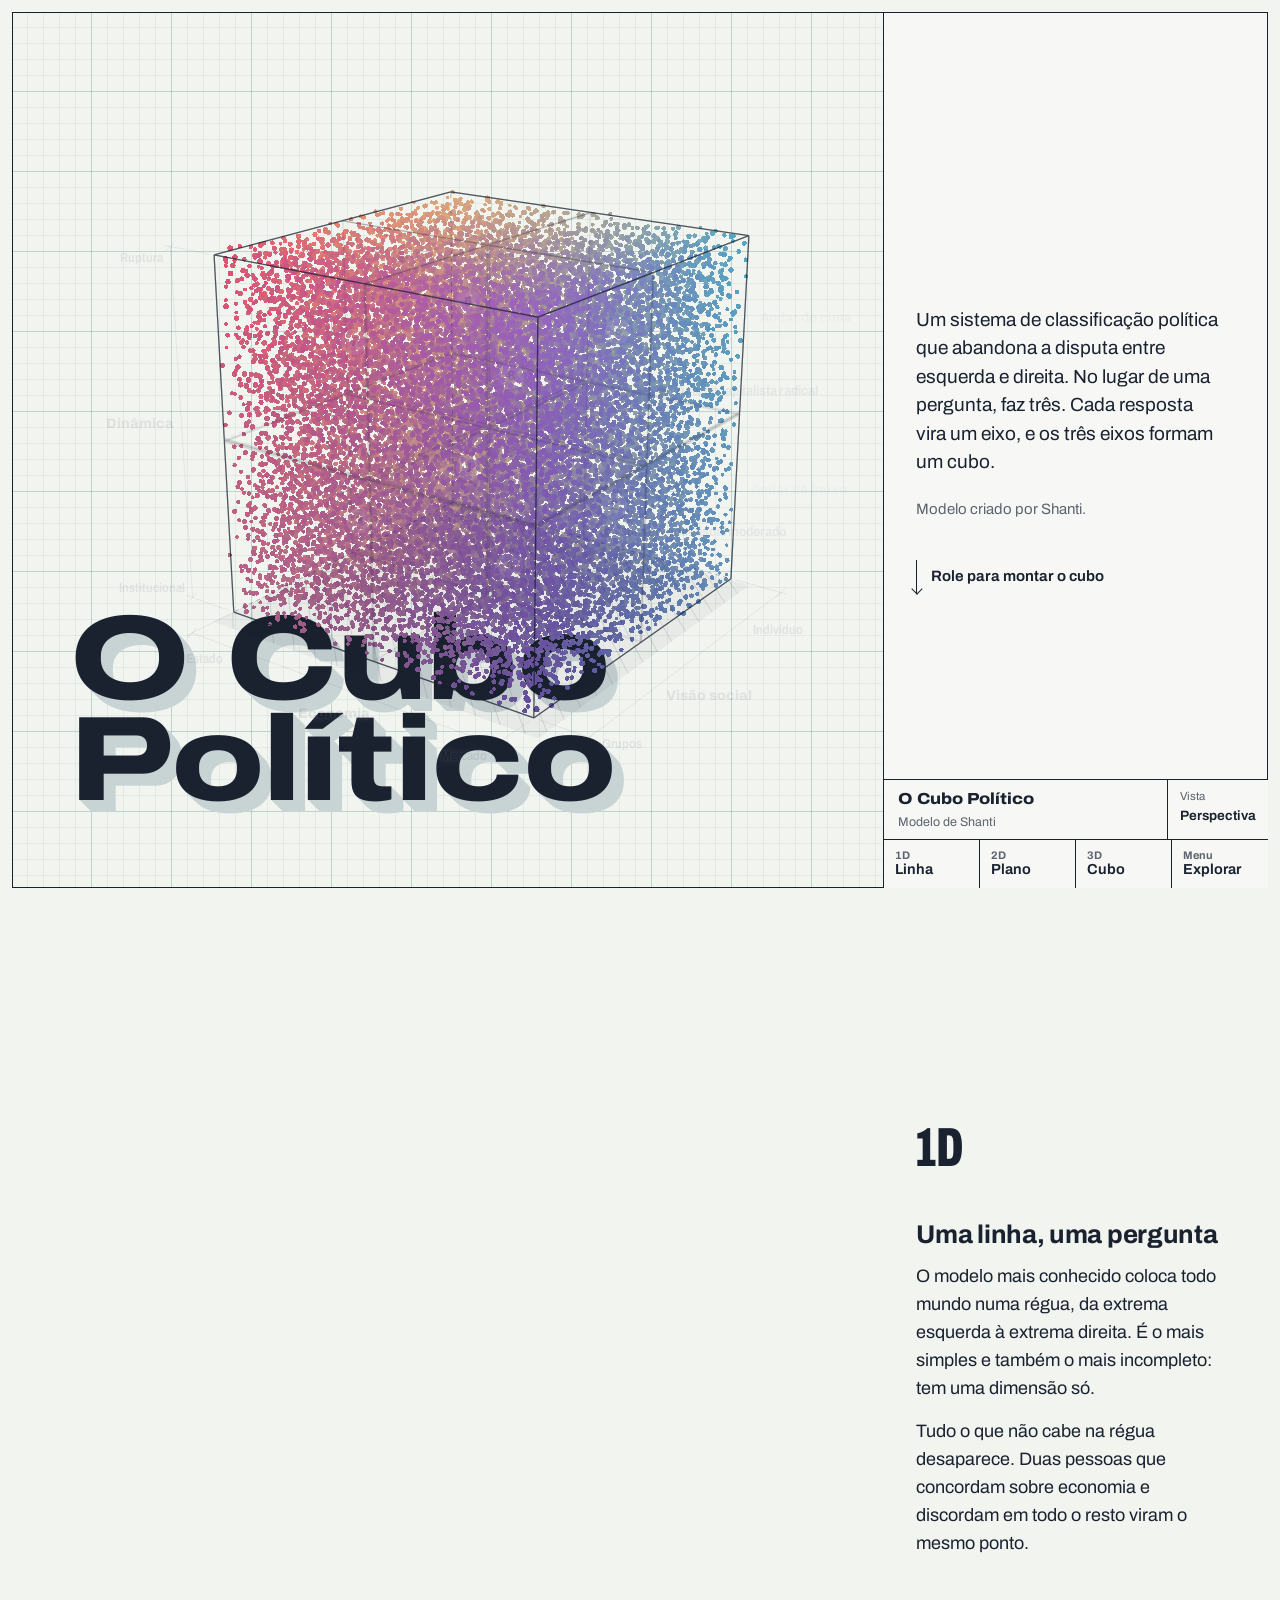
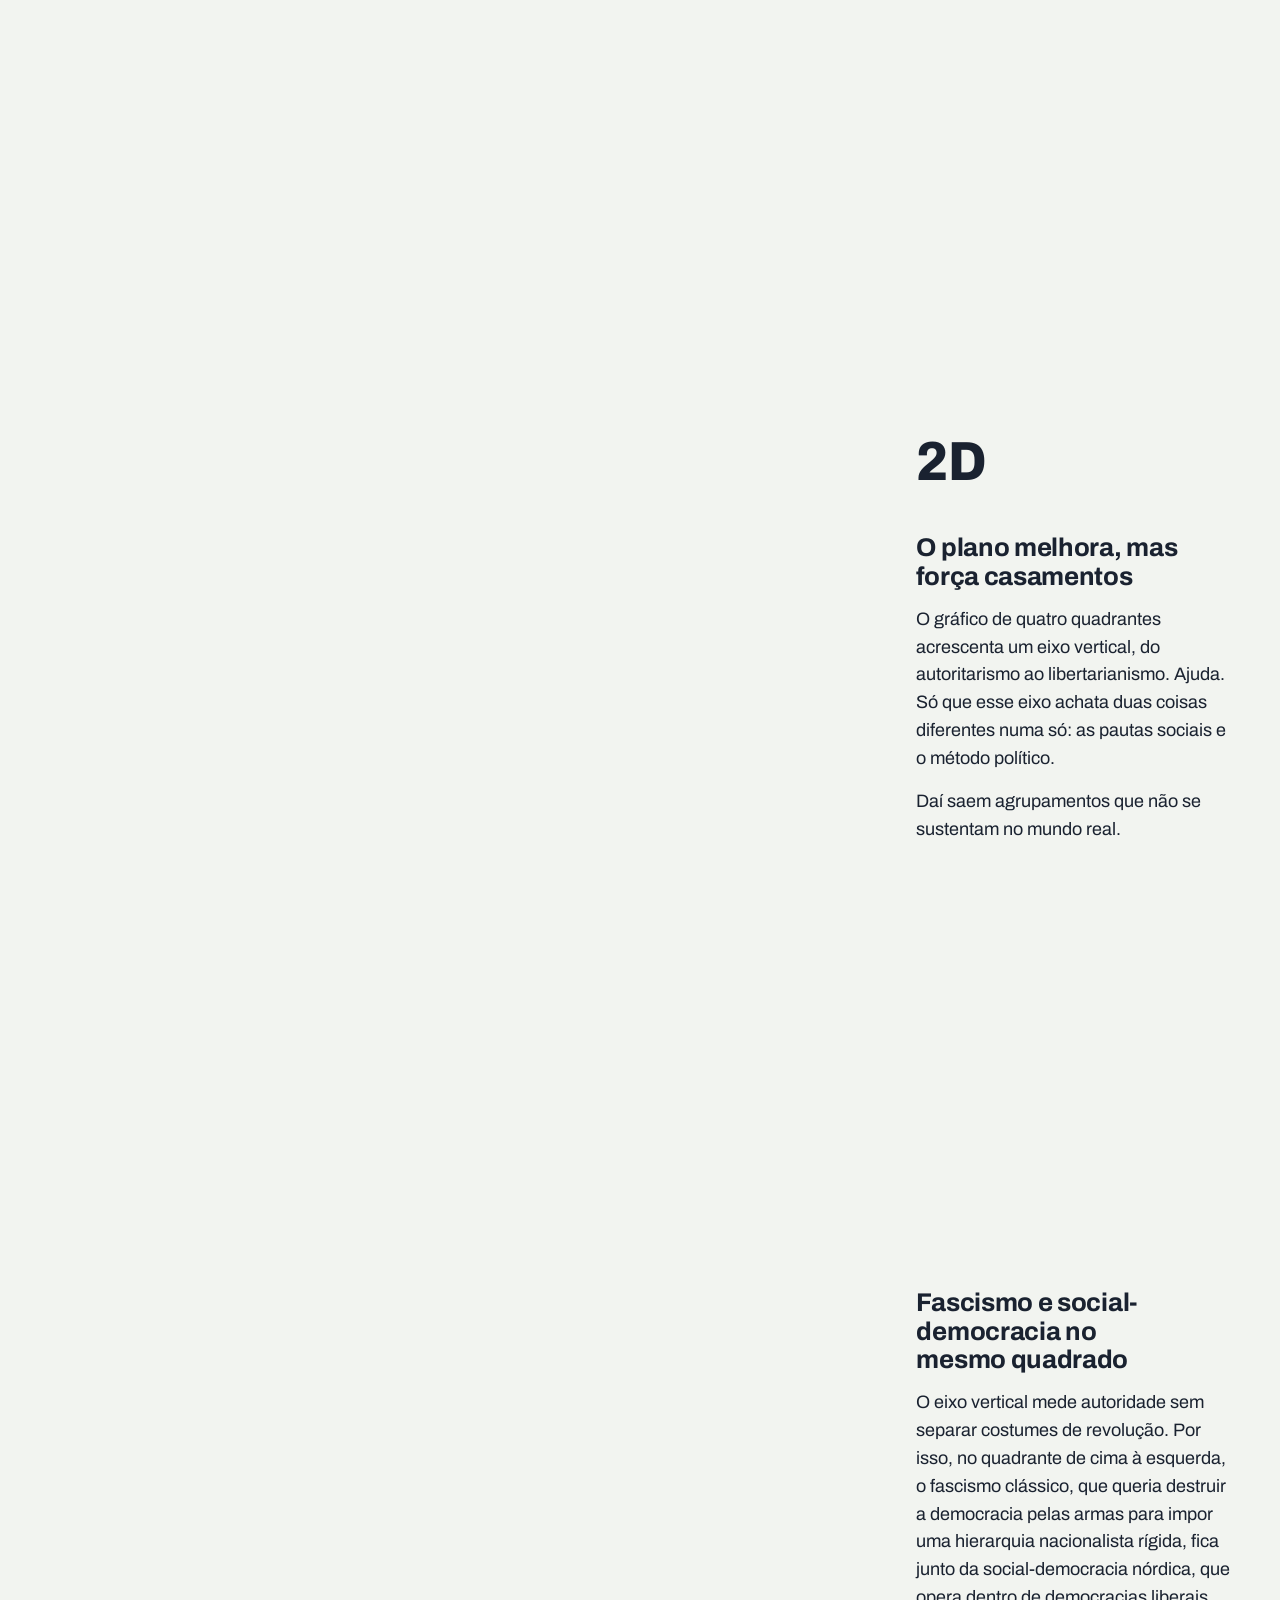
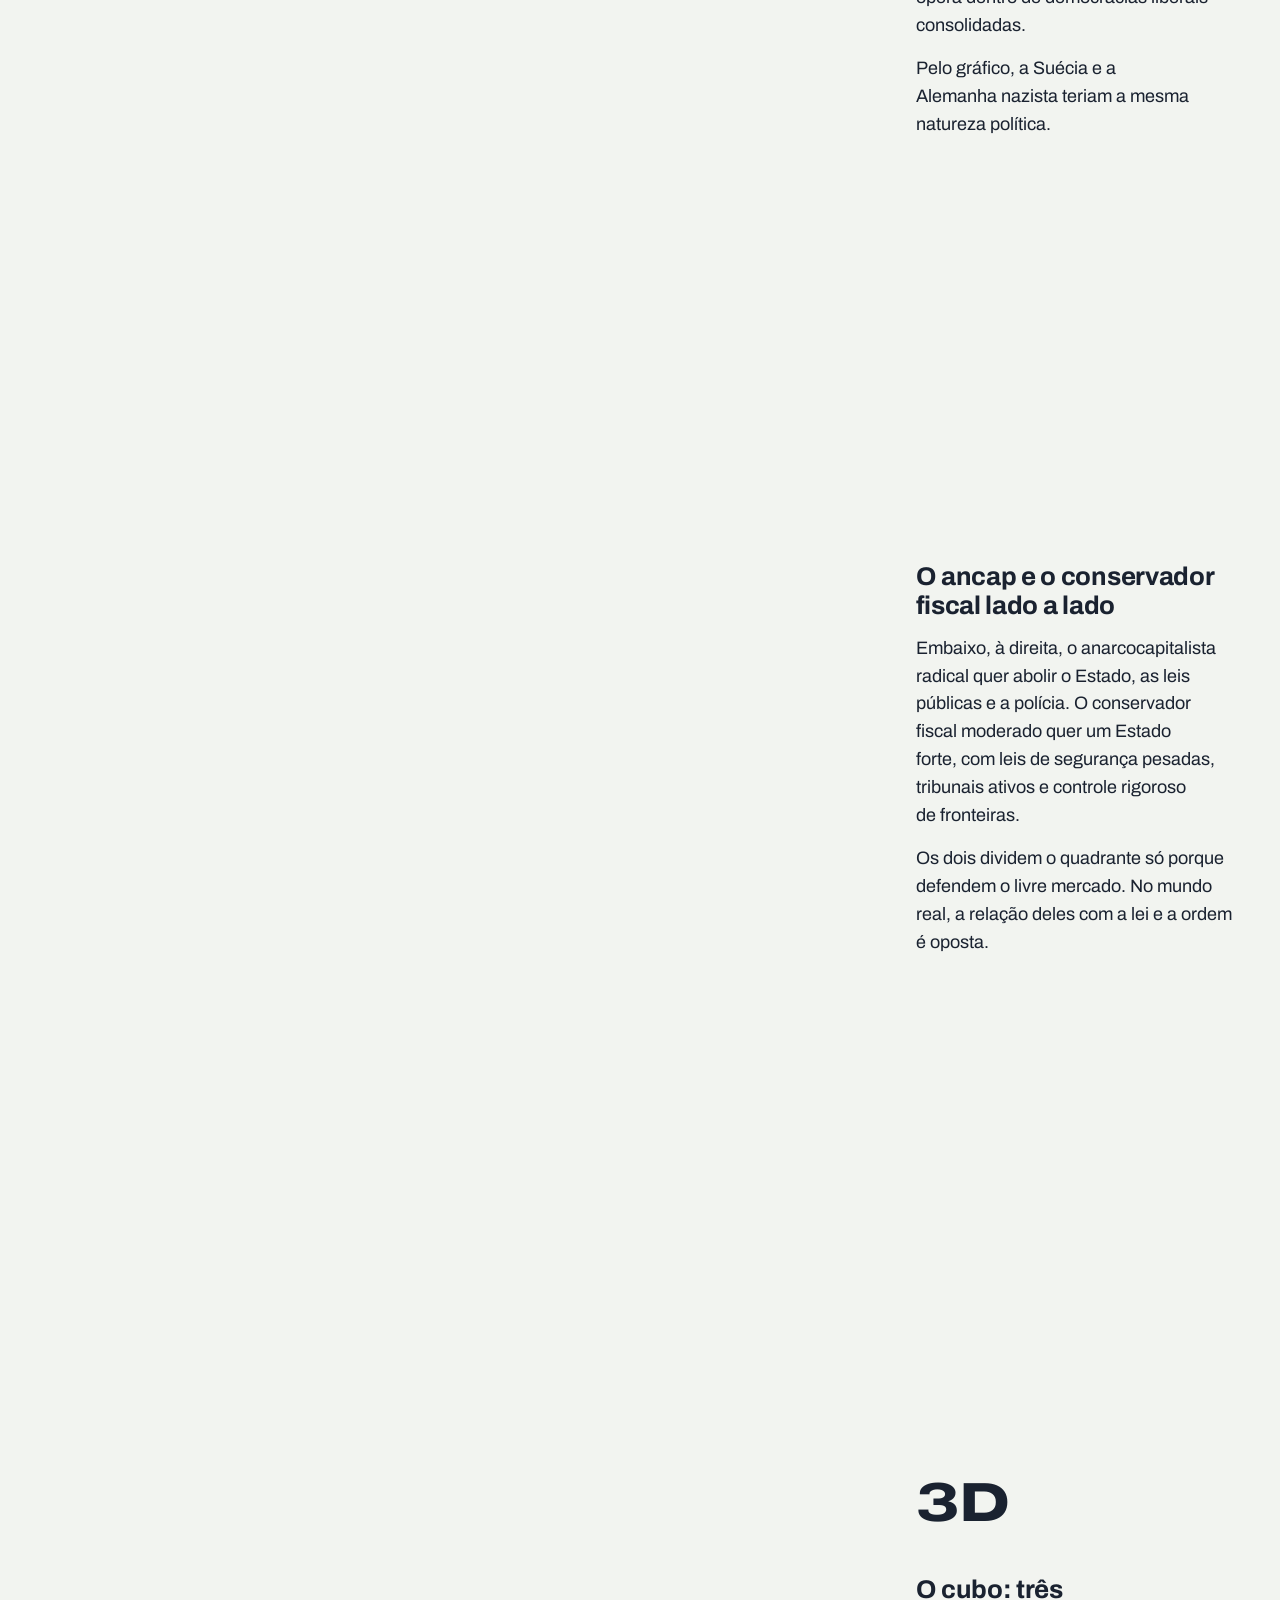
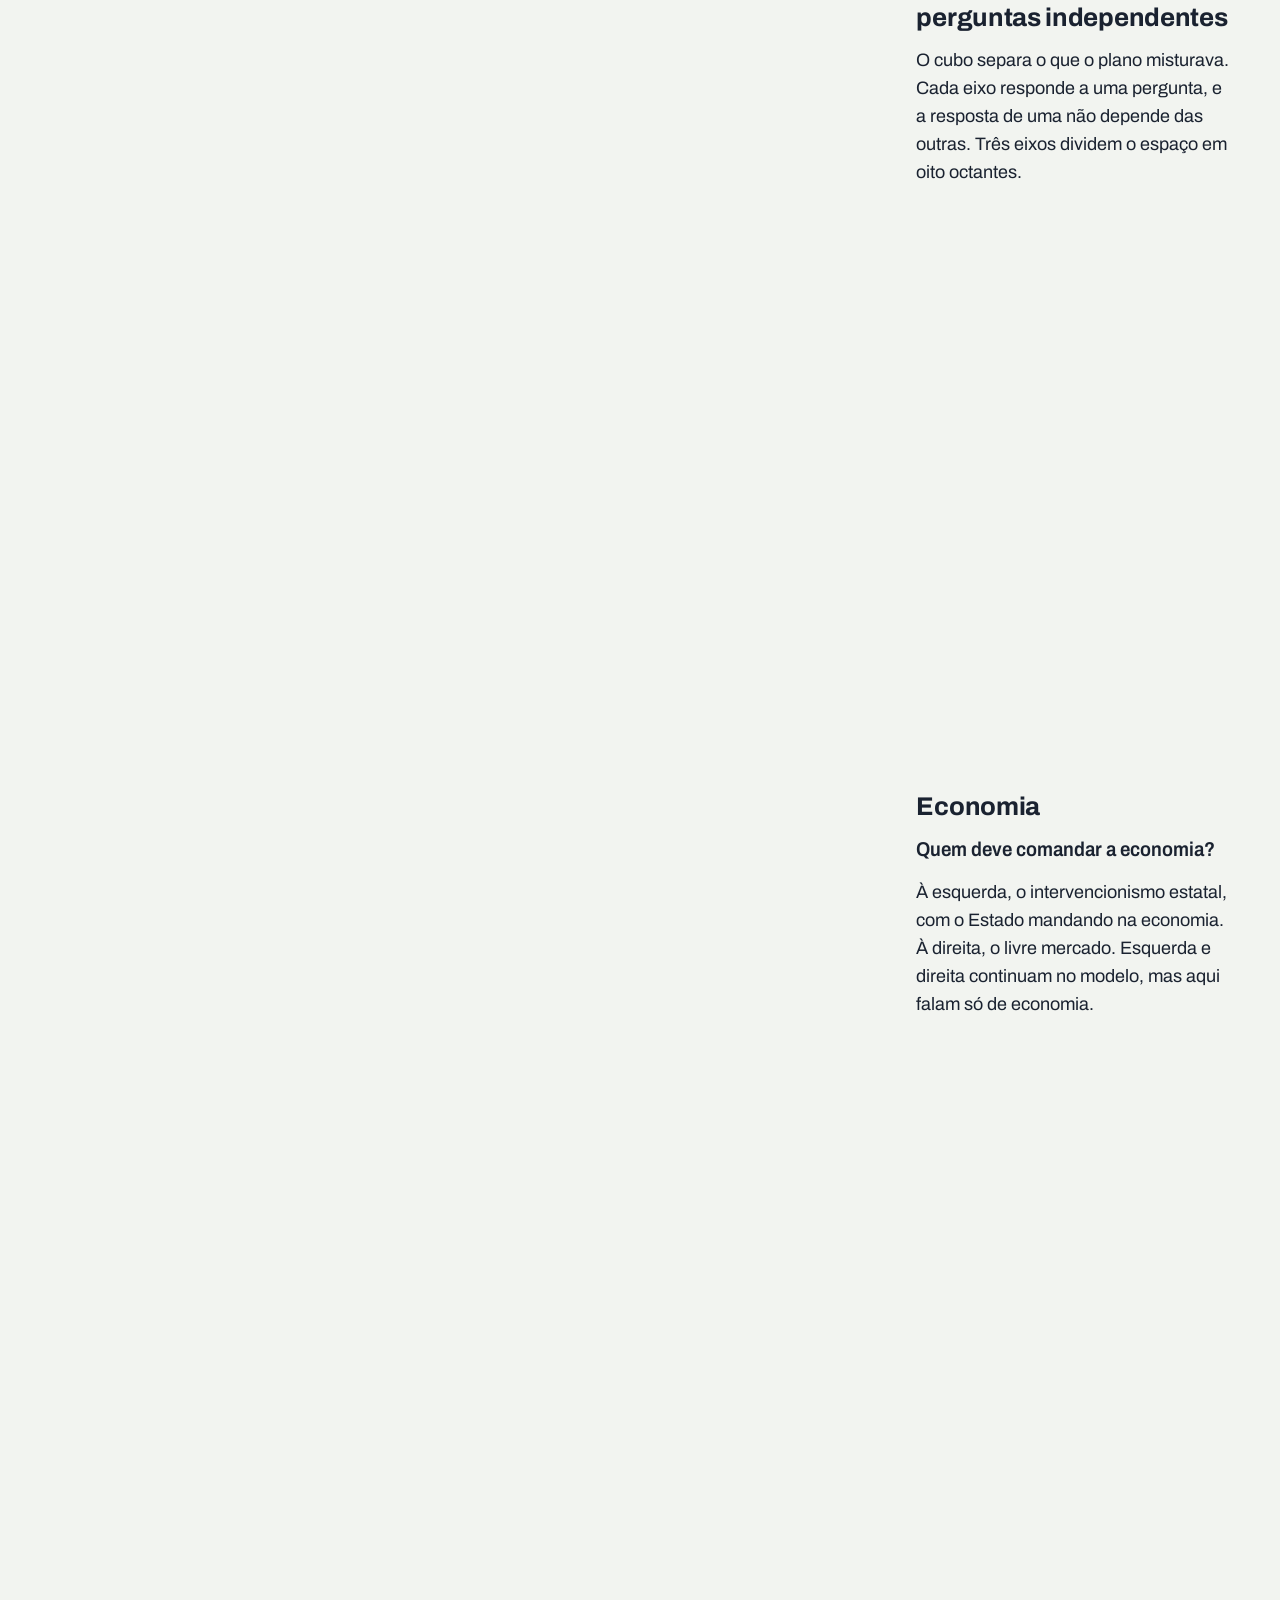
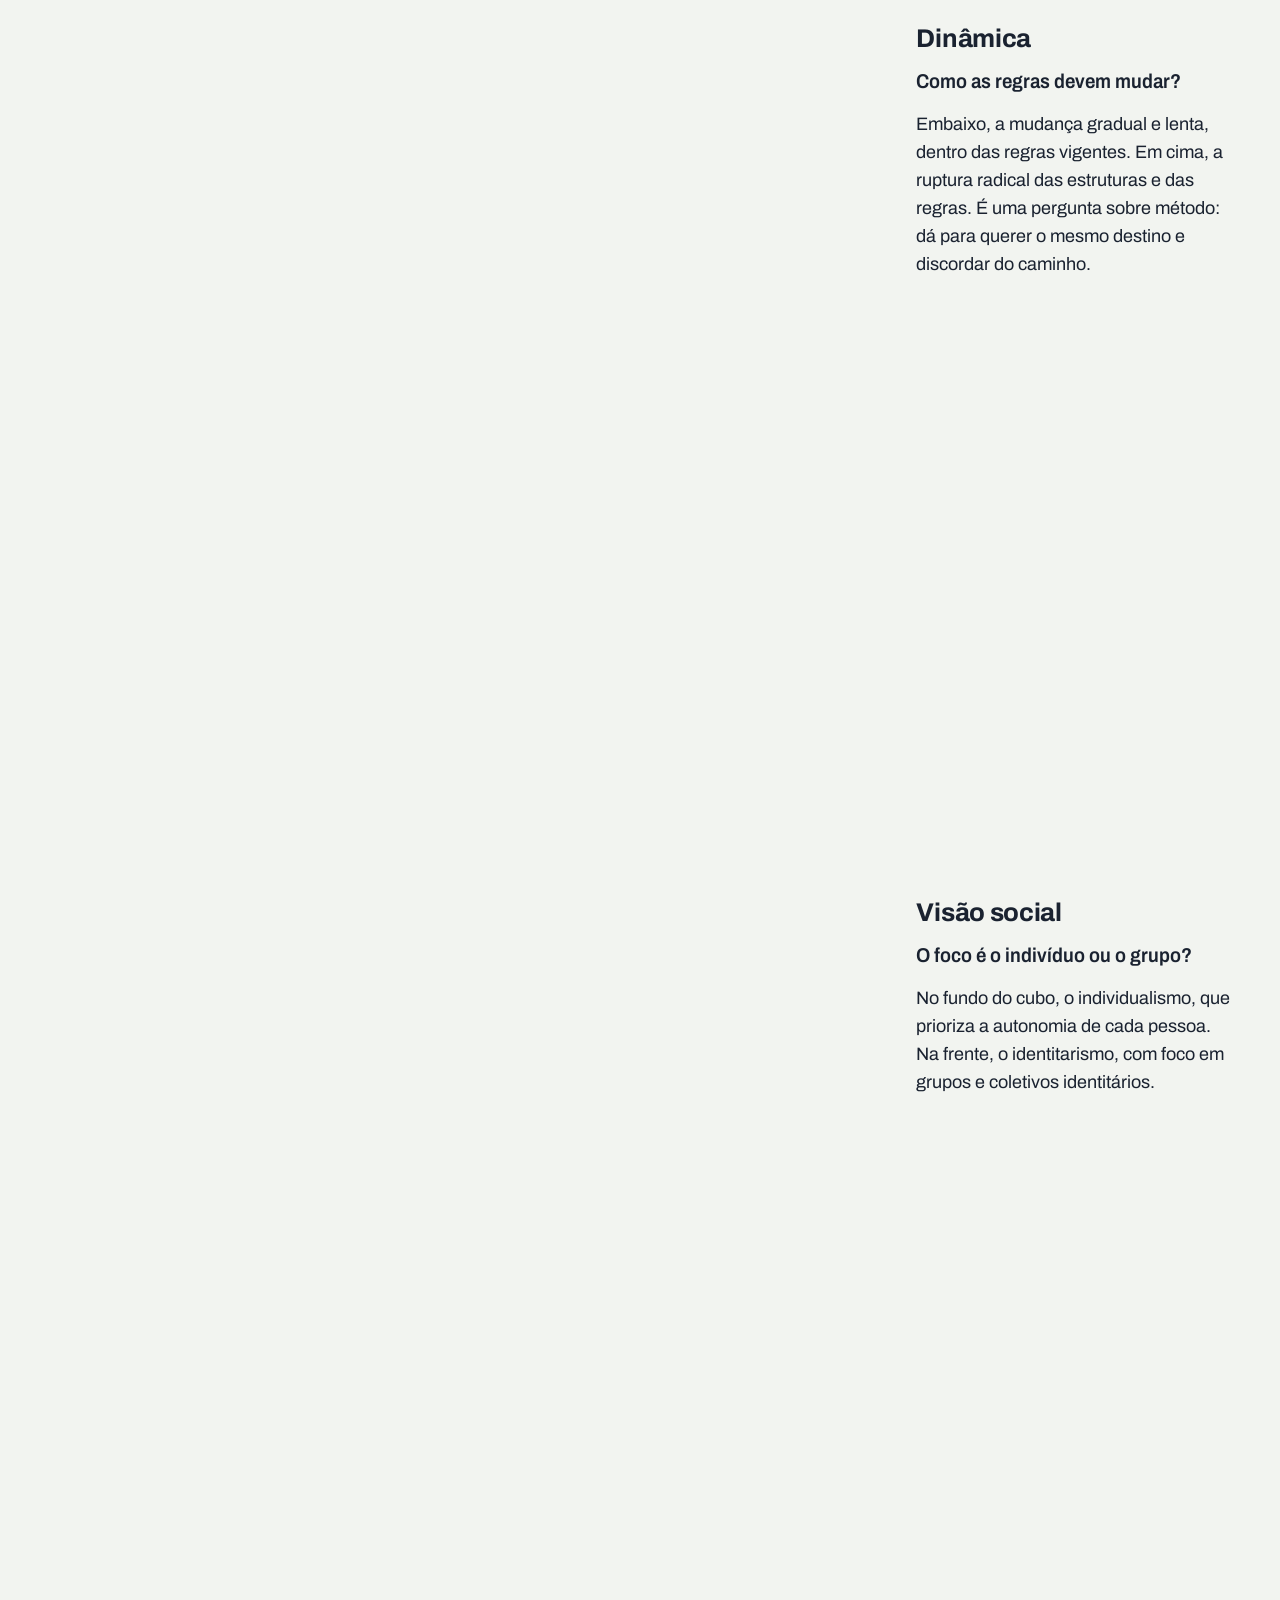
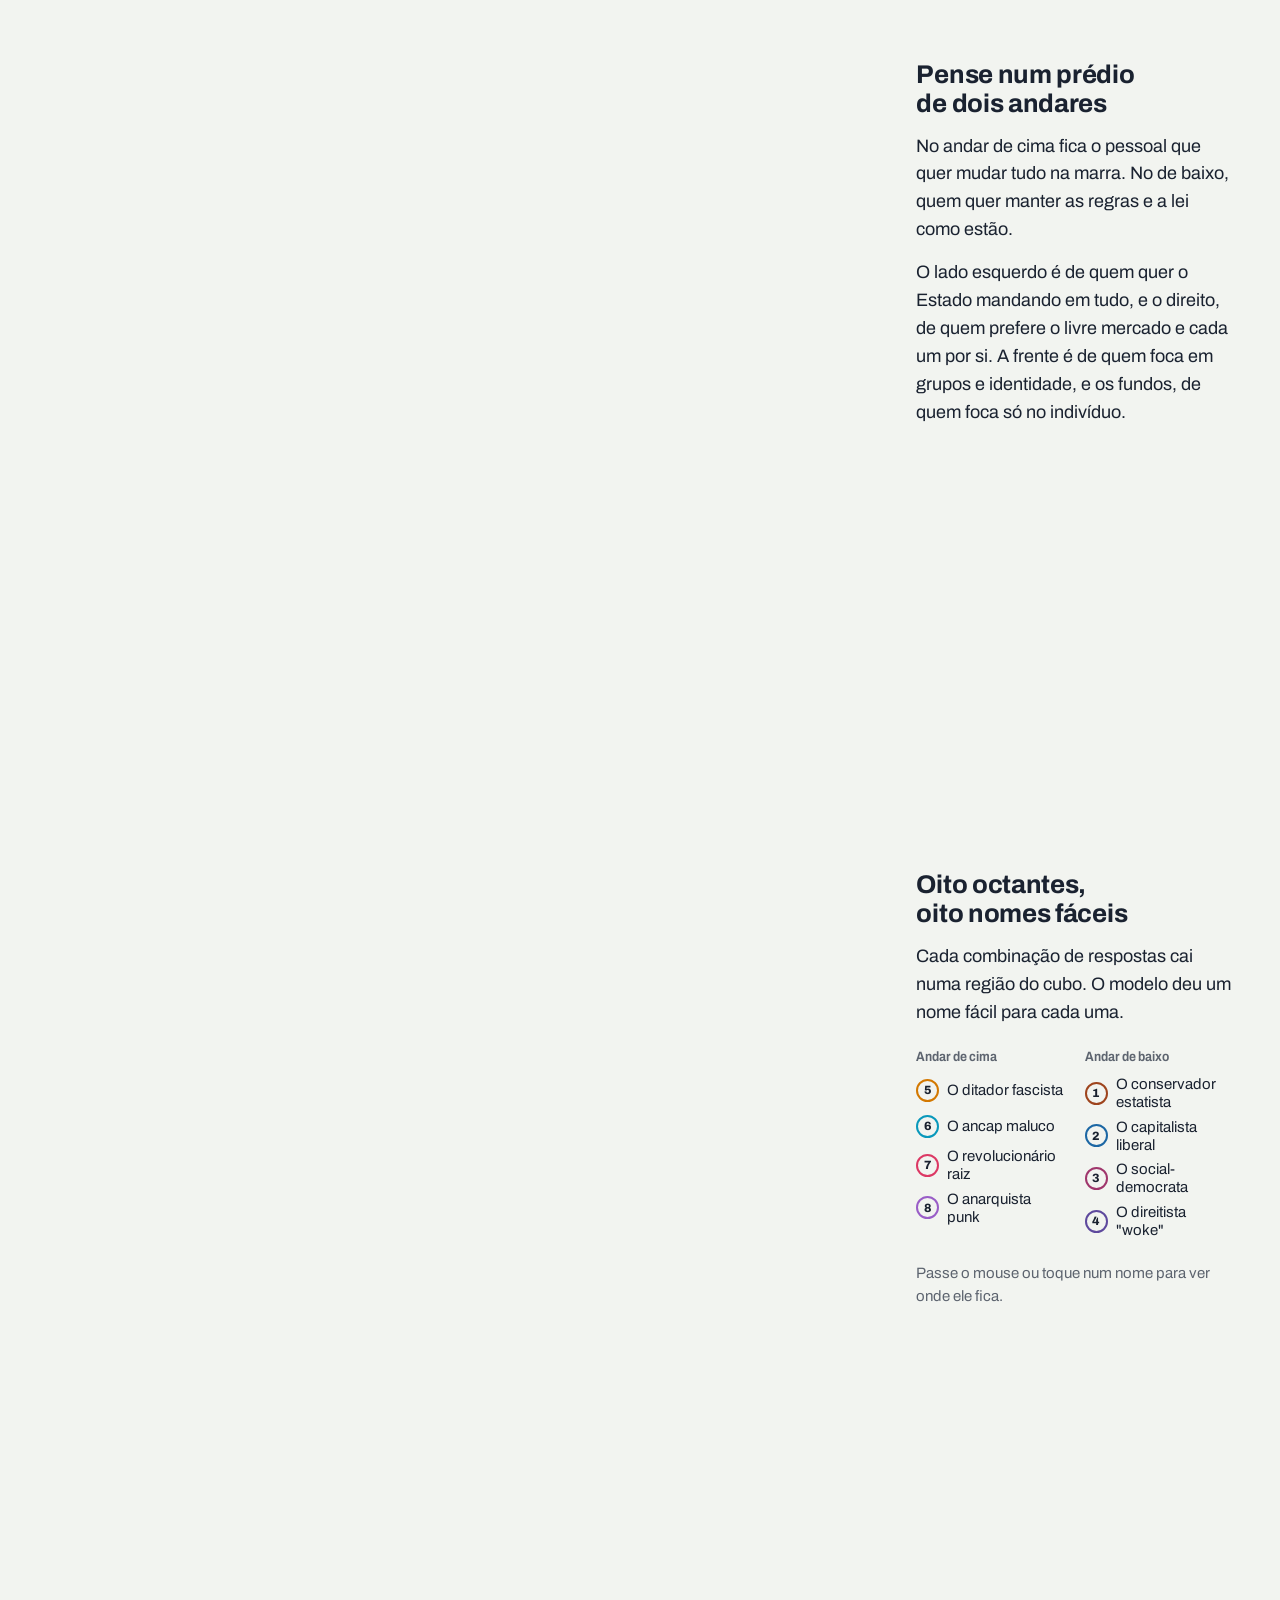
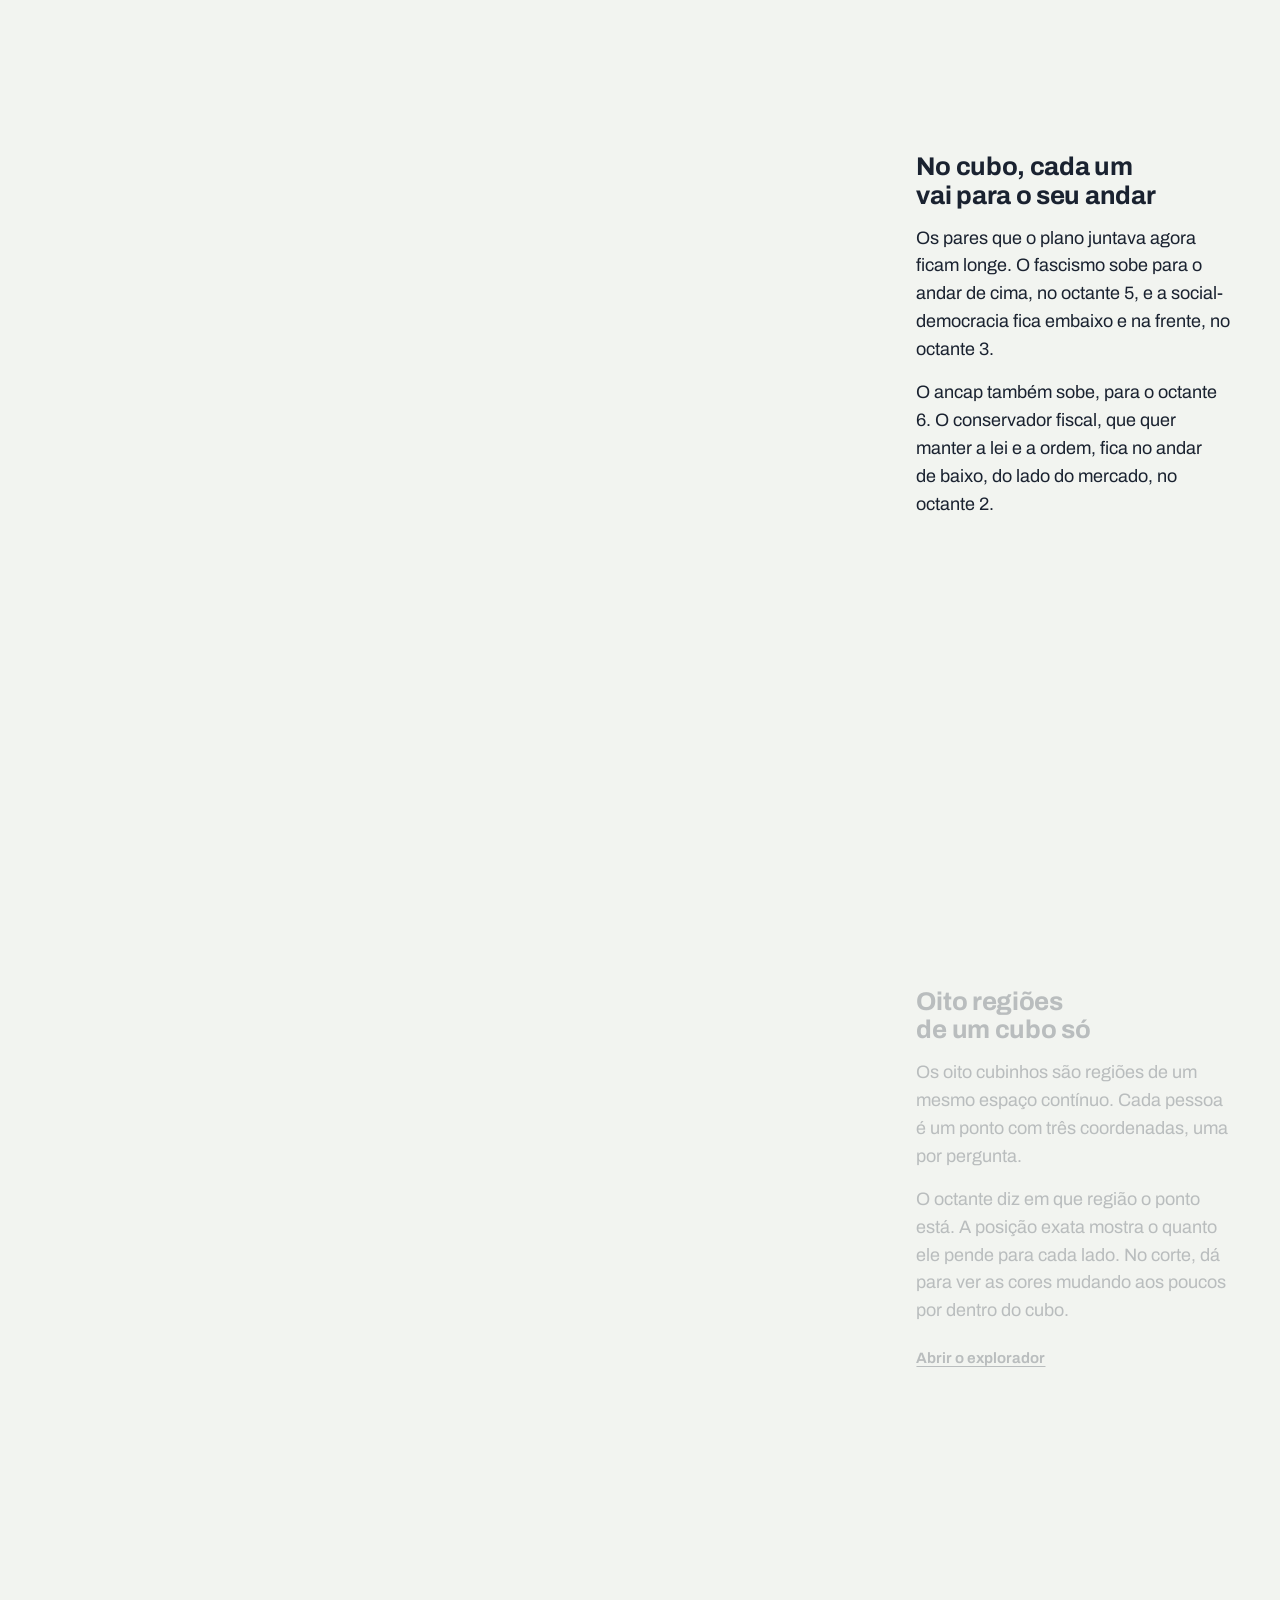
==== index.html @ 4678f2b8 "Add files via upload" ====
<!doctype html>
<html lang="pt-BR">
<head>
<meta charset="utf-8">
<meta name="viewport" content="width=device-width, initial-scale=1, viewport-fit=cover">
<meta name="theme-color" content="#f2f4f0">
<meta name="color-scheme" content="light">
<meta name="description" content="O Cubo Político: um modelo de classificação política com três eixos independentes (economia, dinâmica e visão social) e oito octantes.">
<title>O Cubo Político</title>
<meta property="og:type" content="website">
<meta property="og:locale" content="pt_BR">
<meta property="og:title" content="O Cubo Político">
<meta property="og:description" content="Três perguntas no lugar da régua esquerda-direita: economia, dinâmica e visão social formam um cubo com oito octantes.">
<meta property="og:image" content="/og.png">
<meta property="og:image:width" content="1200">
<meta property="og:image:height" content="630">
<meta name="twitter:card" content="summary_large_image">
<link rel="icon" href="data:image/svg+xml,%3Csvg xmlns='http://www.w3.org/2000/svg' viewBox='0 0 64 64'%3E%3Cpath d='M32 6 56 19 32 32 8 19Z' fill='%23d37800'/%3E%3Cpath d='M8 19 32 32 32 58 8 45Z' fill='%23dc3864'/%3E%3Cpath d='M56 19 32 32 32 58 56 45Z' fill='%231c67a4'/%3E%3Cpath d='M32 6 56 19 56 45 32 58 8 45 8 19Z M8 19 32 32 56 19 M32 32 32 58' fill='none' stroke='%231a2230' stroke-width='3' stroke-linejoin='round'/%3E%3C/svg%3E">
<style>
@font-face{font-family:"Archivo";src:url([data-uri]) format("woff2");font-weight:100 900;font-stretch:62% 125%;font-style:normal;font-display:block}
@property --prof{syntax:"<length>";inherits:true;initial-value:0px}

:root{
  --papel:#f2f4f0;
  --papel-2:#f7f8f5;
  --nanquim:#1a2230;
  --grafite:#5d646f;
  --q:47 128 110;
  --ext:#c8d3d4;
  --col:clamp(340px,31vw,440px);
  --margem:12px;
  --carimbo:108px;
  --gutter:clamp(28px,2.6vw,40px);
  --nav:0px;
  --f:"Archivo","Helvetica Neue",Arial,sans-serif;
  --ease:cubic-bezier(.2,.7,.1,1);
  color-scheme:light;
}
*{box-sizing:border-box}
html{background:var(--papel);-webkit-text-size-adjust:100%;text-size-adjust:100%}
body{margin:0;font-family:var(--f);font-size:18px;line-height:1.55;font-weight:400;font-stretch:100%;color:var(--nanquim);background:var(--papel);-webkit-font-smoothing:antialiased;-moz-osx-font-smoothing:grayscale;overflow-x:hidden;overflow-x:clip}
button{font:inherit;color:inherit;touch-action:manipulation;-webkit-tap-highlight-color:transparent}
:focus-visible{outline:2px solid var(--nanquim);outline-offset:2px}
.sr{position:absolute;width:1px;height:1px;overflow:hidden;clip:rect(0 0 0 0);white-space:nowrap}

/* ---------- a folha ---------- */
.quadricula{position:fixed;inset:var(--margem);z-index:0;pointer-events:none;
  background-image:
    linear-gradient(to right,rgb(var(--q) / .2) 1px,transparent 1px),
    linear-gradient(to bottom,rgb(var(--q) / .2) 1px,transparent 1px),
    linear-gradient(to right,rgb(var(--q) / .085) 1px,transparent 1px),
    linear-gradient(to bottom,rgb(var(--q) / .085) 1px,transparent 1px);
  background-size:80px 80px,80px 80px,16px 16px,16px 16px;background-position:-1px -1px}
.moldura{position:fixed;inset:var(--margem);border:1px solid var(--nanquim);z-index:8;pointer-events:none}
.faixa{position:fixed;top:var(--margem);right:var(--margem);bottom:var(--margem);width:calc(var(--col) - var(--margem));background:var(--papel-2);border-left:1px solid var(--nanquim);z-index:5}
#gl,#tinta,#rotulos{position:fixed;left:0;top:0;width:100%;height:100vh;height:100lvh;pointer-events:none}
#gl{z-index:2}
#tinta{z-index:3}
#rotulos{z-index:4;overflow:hidden}
#toque{position:fixed;left:var(--margem);top:var(--margem);bottom:var(--margem);right:var(--col);z-index:4;display:none;touch-action:none;cursor:grab;-webkit-tap-highlight-color:transparent}
body.explorando #toque{display:block}
#toque.arrastando{cursor:grabbing}

/* ---------- abertura ---------- */
.hero{position:relative;display:grid;grid-template-columns:minmax(0,1fr) var(--col);min-height:100vh;min-height:100svh}
.hero-titulo{position:relative;z-index:1;align-self:end;margin:0;padding:0 0 clamp(44px,10vh,120px) clamp(40px,5.4vw,92px);
  font-size:clamp(64px,9.4vw,168px);line-height:.84;font-weight:800;font-stretch:125%;letter-spacing:-.012em;
  --prof:12px;
  text-shadow:
    calc(var(--prof)*.083) calc(var(--prof)*.083) 0 var(--ext),calc(var(--prof)*.167) calc(var(--prof)*.167) 0 var(--ext),
    calc(var(--prof)*.25) calc(var(--prof)*.25) 0 var(--ext),calc(var(--prof)*.333) calc(var(--prof)*.333) 0 var(--ext),
    calc(var(--prof)*.417) calc(var(--prof)*.417) 0 var(--ext),calc(var(--prof)*.5) calc(var(--prof)*.5) 0 var(--ext),
    calc(var(--prof)*.583) calc(var(--prof)*.583) 0 var(--ext),calc(var(--prof)*.667) calc(var(--prof)*.667) 0 var(--ext),
    calc(var(--prof)*.75) calc(var(--prof)*.75) 0 var(--ext),calc(var(--prof)*.833) calc(var(--prof)*.833) 0 var(--ext),
    calc(var(--prof)*.917) calc(var(--prof)*.917) 0 var(--ext),var(--prof) var(--prof) 0 var(--ext)}
.hero-titulo span{display:block}
.js .hero-titulo{animation:titulo-largura 1.3s var(--ease) both,titulo-prof .9s .9s var(--ease) both}
@keyframes titulo-largura{from{font-stretch:62%;font-weight:260}to{font-stretch:125%;font-weight:800}}
@keyframes titulo-prof{from{--prof:0px}to{--prof:12px}}
.hero-lado{position:relative;z-index:6;align-self:center;padding:0 var(--gutter)}
.lede{font-size:clamp(19px,1.45vw,22px);line-height:1.5;margin:0 0 1.1em;max-width:30em;text-wrap:pretty}
.credito{font-size:15px;color:var(--grafite);margin:0 0 2.6em}
.deixa{display:flex;align-items:center;gap:14px;font-size:15px;font-weight:650;margin:0}
.deixa i{position:relative;flex:none;width:1px;height:34px;background:var(--nanquim)}
.deixa i::after{content:"";position:absolute;left:-3.5px;bottom:1px;width:7px;height:7px;border-right:1px solid var(--nanquim);border-bottom:1px solid var(--nanquim);transform:rotate(45deg)}

/* ---------- notas (passos da rolagem) ---------- */
.notas{position:relative;z-index:6;width:var(--col);margin-left:auto;padding-right:var(--margem);pointer-events:none}
.notas .passo{pointer-events:auto}
.notas .passo--explorar{pointer-events:none}
.painel-exp{pointer-events:auto}
.passo{min-height:94vh;padding:10vh var(--gutter) 12vh;display:flex;flex-direction:column;justify-content:center}
.js .passo{opacity:.26;transition:opacity .6s var(--ease)}
.js .passo.ativo{opacity:1}
.passo--capitulo{min-height:100vh}
.passo:last-of-type{padding-bottom:calc(var(--carimbo) + 10vh)}
.dim{margin:0 0 .28em;font-size:clamp(50px,4.3vw,68px);line-height:.9;font-weight:800;letter-spacing:-.01em}
.dim--1{font-stretch:62%}
.dim--2{font-stretch:92%}
.dim--3{font-stretch:125%}
.passo h2{margin:0 0 .55em;font-size:clamp(25px,2vw,31px);line-height:1.12;font-weight:720;letter-spacing:-.012em;text-wrap:balance}
.passo p{margin:0 0 .85em;max-width:34em;text-wrap:pretty}
.passo p:last-child{margin-bottom:0}
.pergunta{font-size:clamp(20px,1.5vw,23px);line-height:1.3;font-weight:620;font-stretch:90%}
.nota{font-size:15px;color:var(--grafite)}
.lista-oct{display:grid;grid-template-columns:1fr 1fr;gap:14px 18px;margin:.3em 0 1.1em}
.lista-oct h3{margin:0 0 4px;font-size:13.5px;font-weight:650;font-stretch:88%;color:var(--grafite)}
.lista-oct ul{list-style:none;margin:0;padding:0}
.lista-oct button{display:flex;align-items:center;gap:8px;width:100%;min-height:36px;padding:3px 0;background:none;border:0;text-align:left;font-size:15px;line-height:1.22;cursor:pointer}
.lista-oct .num{display:inline-grid;place-items:center;flex:none;width:23px;height:23px;border-radius:50%;border:2px solid var(--c);font-size:12px;font-weight:800;transition:background .2s,color .2s}
.lista-oct button:hover .num,.lista-oct button:focus-visible .num,.lista-oct button[aria-pressed="true"] .num{background:var(--c);color:#fff}
.link{appearance:none;background:none;border:0;padding:0;font-size:15px;font-weight:650;text-decoration:underline;text-underline-offset:3px;cursor:pointer;min-height:36px}

/* ---------- carimbo (navegação) ---------- */
.carimbo{position:fixed;right:var(--margem);bottom:var(--margem);width:calc(var(--col) - var(--margem));z-index:9;background:var(--papel-2);border-top:1px solid var(--nanquim);border-left:1px solid var(--nanquim);display:grid;grid-template-columns:repeat(4,1fr)}
.carimbo-tit{grid-column:1/4;padding:9px 14px 8px;border-right:1px solid var(--nanquim);border-bottom:1px solid var(--nanquim);line-height:1.25}
.carimbo-tit strong{display:block;font-size:16px;font-weight:800;font-stretch:112%}
.carimbo-tit span{font-size:12.5px;color:var(--grafite)}
.carimbo-vista{grid-column:4;padding:9px 12px 8px;border-bottom:1px solid var(--nanquim);line-height:1.25}
.carimbo-vista span{display:block;font-size:11.5px;color:var(--grafite)}
.carimbo-vista b{font-size:13.5px;font-weight:650}
.carimbo-nav{grid-column:1/-1;display:grid;grid-template-columns:repeat(4,1fr)}
body.explorando{--carimbo:49px}
body.explorando .carimbo-tit,body.explorando .carimbo-vista{display:none}
.carimbo-nav button{appearance:none;border:0;border-right:1px solid var(--nanquim);background:transparent;padding:7px 11px 8px;min-height:48px;text-align:left;font-size:14.5px;font-weight:650;line-height:1.15;cursor:pointer;transition:background .25s,color .25s}
.carimbo-nav button:last-child{border-right:0}
.carimbo-nav small{display:block;font-size:11px;font-weight:700;color:var(--grafite);transition:color .25s}
.carimbo-nav button:hover{background:#fff}
.carimbo-nav button[aria-current="step"]{background:var(--nanquim);color:var(--papel-2)}
.carimbo-nav button[aria-current="step"] small{color:#aab3c0}

/* ---------- rótulos projetados ---------- */
.tag{position:absolute;left:0;top:0;white-space:nowrap;font-size:13px;line-height:1.2;font-weight:620;font-stretch:84%;color:var(--nanquim);opacity:0;visibility:hidden;will-change:transform,opacity;
  text-shadow:0 0 2px var(--papel),0 0 3px var(--papel),0 0 6px var(--papel),0 0 10px var(--papel)}
.tag--fim{font-size:13px;font-weight:600}
.tag--nome{font-size:14px;font-weight:800;font-stretch:100%}
.tag--espec{white-space:normal;width:78px;text-align:center;font-size:12.5px}
.tag--quad{white-space:normal;width:118px;text-align:center;font-size:14px;font-weight:720;font-stretch:92%}
.tag--andar{font-size:14px;font-weight:720;font-stretch:92%}
.tag--andar small{display:block;font-size:12px;font-weight:550;color:var(--grafite)}
.tag--oct{width:30px;height:30px;border-radius:50%;background:var(--papel-2);border:2.5px solid var(--c);display:grid;place-items:center;font-size:13.5px;font-weight:800;font-stretch:100%;text-shadow:none}
.tag--marco{display:flex;align-items:center;gap:7px;font-size:13.5px;font-weight:720;font-stretch:88%}
.tag--marco i{flex:none;width:12px;height:12px;border-radius:50%;background:var(--nanquim);box-shadow:0 0 0 2.5px var(--papel-2)}
.tag--marco.esq{flex-direction:row-reverse;text-align:right}
.tag--ponto{font-size:12.5px;font-weight:650;font-variant-numeric:tabular-nums}

/* ---------- explorador ---------- */
.passo--explorar{min-height:100vh;padding-bottom:0}
.js .passo--explorar{opacity:1}
.painel-exp{display:none}
body.explorando .painel-exp{display:flex;animation:abre-painel .55s var(--ease) both}
@keyframes abre-painel{from{opacity:0;clip-path:inset(0 0 100% 0)}to{opacity:1;clip-path:inset(0 0 0 0)}}
.painel-exp{position:fixed;top:var(--margem);right:var(--margem);bottom:calc(var(--margem) + var(--carimbo));width:calc(var(--col) - var(--margem));flex-direction:column;background:var(--papel-2);border-left:1px solid var(--nanquim);z-index:7}
.painel-cab{padding:26px var(--gutter) 0}
.painel-cab h2{margin:0 0 .3em;font-size:27px;line-height:1.1;font-weight:800;font-stretch:112%;letter-spacing:-.01em}
.painel-cab p{margin:0 0 16px;font-size:15.5px;line-height:1.45;color:var(--grafite)}
.abas{display:flex;border-bottom:1px solid var(--nanquim)}
.abas button{appearance:none;background:none;border:0;border-bottom:3px solid transparent;margin:0 18px -1px 0;padding:8px 0 9px;min-height:44px;font-size:15.5px;font-weight:650;color:var(--grafite);cursor:pointer}
.abas button[aria-selected="true"]{color:var(--nanquim);border-bottom-color:var(--nanquim)}
.aba-vista{display:none}
body.barra-no-painel .aba-vista{display:inline-block}
#painel-vista .barra-vista{position:static;display:flex;flex-direction:column;align-items:stretch;gap:10px;max-width:none}
#painel-vista .seg{flex-wrap:wrap}
#painel-vista .seg-tit{width:100%;padding:6px 10px 4px;border-bottom:1px solid var(--nanquim)}
#painel-vista .seg button{flex:1;min-height:44px;padding:6px 4px;font-size:14px}
#painel-vista .seg button:first-of-type{border-left:0}
#painel-vista .alternar{min-height:44px;justify-content:center}
#painel-vista .nota-vista{position:static;display:block;max-width:none;margin-top:12px;border:0;padding:0;background:none;font-size:14.5px;color:var(--grafite)}
#painel-vista .nota-vista:empty{display:none}
.painel-corpo{flex:1;overflow-y:auto;overscroll-behavior:contain;padding:18px var(--gutter) 22px;-webkit-overflow-scrolling:touch}
.painel-corpo [role="tabpanel"][hidden]{display:none}
.plantas{display:grid;grid-template-columns:1fr 1fr;gap:14px}
.planta h3{margin:0 0 5px;font-size:13.5px;font-weight:650;font-stretch:88%;color:var(--grafite)}
.planta-grade{display:grid;grid-template-columns:1fr 1fr;border:1.5px solid var(--nanquim)}
.oct-btn{position:relative;appearance:none;border:0;border-right:1px solid var(--nanquim);border-bottom:1px solid var(--nanquim);background:var(--papel-2);text-align:left;padding:7px 8px 8px;min-height:72px;display:flex;flex-direction:column;justify-content:space-between;gap:5px;cursor:pointer;transition:background .25s,box-shadow .25s}
.oct-btn:nth-child(2n){border-right:0}
.oct-btn:nth-child(n+3){border-bottom:0}
.oct-btn::after{content:"";position:absolute;right:8px;top:9px;width:10px;height:10px;border-radius:50%;background:var(--c)}
.oct-btn .n{font-size:19px;font-weight:800;font-stretch:112%;line-height:1}
.oct-btn .nm{font-size:12px;line-height:1.18;font-weight:560;font-stretch:84%}
.oct-btn:hover{background:#fff}
.oct-btn[aria-pressed="true"]{background:#fff;background:color-mix(in oklab,var(--c) 16%,#fff);box-shadow:inset 0 0 0 2.5px var(--c)}
.legenda{margin:8px 0 0;font-size:12.5px;line-height:1.4;color:var(--grafite)}
.ficha{margin-top:18px;padding-top:16px;border-top:1px solid var(--nanquim)}
.ficha-vazia{margin:0;font-size:15px;color:var(--grafite)}
.ficha-topo{display:flex;align-items:center;gap:8px;margin:0;font-size:13px;font-weight:650;font-stretch:88%;color:var(--grafite)}
.ficha-topo i{width:13px;height:13px;border-radius:50%;background:var(--c)}
.ficha h3{margin:3px 0 9px;font-size:25px;line-height:1.08;font-weight:800;font-stretch:106%;letter-spacing:-.01em}
.chips{display:flex;flex-wrap:wrap;gap:6px;margin:0 0 10px;padding:0;list-style:none}
.chips li{font-size:12.5px;font-weight:650;font-stretch:88%;padding:2px 9px 3px;border:1px solid var(--nanquim);border-radius:999px}
.ficha dl{margin:0;font-size:15.5px;line-height:1.5}
.ficha dt{margin-top:9px;font-size:12.5px;font-weight:700;font-stretch:88%;color:var(--grafite)}
.ficha dd{margin:1px 0 0}
.ficha-cab{display:flex;align-items:center;justify-content:space-between;gap:10px}
.ficha-nav{display:flex;gap:6px}
.btn--mini{min-height:34px;padding:4px 10px;font-size:13.5px}
.ficha.troca{animation:troca-ficha .38s var(--ease)}
@keyframes troca-ficha{from{opacity:0;transform:translateY(6px)}to{opacity:1;transform:none}}
.btn{appearance:none;border:1px solid var(--nanquim);background:transparent;padding:8px 13px;min-height:44px;font-size:14.5px;font-weight:650;border-radius:2px;cursor:pointer;transition:background .2s,color .2s}
.btn:hover{background:var(--nanquim);color:var(--papel-2)}
.btn:disabled{opacity:.4;cursor:default;background:transparent;color:inherit}
.q{margin:0 0 16px}
.q label{display:block;font-size:15.5px;font-weight:650;line-height:1.3}
.q label span{display:block;font-size:12.5px;font-weight:700;font-stretch:88%;color:var(--grafite)}
.q input{-webkit-appearance:none;appearance:none;display:block;width:100%;height:44px;margin:0;background:transparent;cursor:pointer;touch-action:pan-y}
.q input::-webkit-slider-runnable-track{height:8px;border-radius:4px;background:linear-gradient(90deg,var(--a),var(--b))}
.q input::-webkit-slider-thumb{-webkit-appearance:none;width:26px;height:26px;margin-top:-9px;border-radius:50%;background:var(--papel-2);border:2.5px solid var(--nanquim)}
.q input::-moz-range-track{height:8px;border-radius:4px;background:linear-gradient(90deg,var(--a),var(--b))}
.q input::-moz-range-thumb{width:22px;height:22px;border-radius:50%;background:var(--papel-2);border:2.5px solid var(--nanquim)}
.q input:focus-visible{outline-offset:0}
.pontas{display:flex;justify-content:space-between;margin-top:-4px;font-size:13px;color:var(--grafite)}
.leitura{margin-top:4px;padding-top:12px;border-top:1px solid var(--nanquim)}
.leitura-tit{margin:0;font-size:18px;font-weight:750;line-height:1.25}
.leitura-nome{margin:0 0 6px;font-size:15px;font-weight:600;color:var(--grafite)}
.leitura-txt{margin:0 0 4px;font-size:15px;line-height:1.45}
.leitura-coord{margin:0;font-size:13px;color:var(--grafite);font-variant-numeric:tabular-nums}
.acoes{display:flex;flex-wrap:wrap;gap:8px;margin-top:14px}
.atalhos{margin:16px 0 0;font-size:12.5px;line-height:1.4;color:var(--grafite)}
.barra-vista{position:fixed;left:calc(var(--margem) + 22px);bottom:calc(var(--margem) + 22px);z-index:7;display:none;flex-wrap:wrap;align-items:stretch;gap:10px 14px;max-width:calc(100vw - var(--col) - 60px)}
body.explorando .barra-vista{display:flex}
.seg{display:flex;align-items:stretch;border:1px solid var(--nanquim);background:var(--papel-2)}
.seg-tit{display:flex;align-items:center;padding:0 8px 0 10px;font-size:12.5px;font-weight:700;font-stretch:88%;color:var(--grafite)}
.seg button{appearance:none;border:0;border-left:1px solid var(--nanquim);background:transparent;padding:6px 10px;min-height:40px;font-size:14px;font-weight:650;cursor:pointer;transition:background .2s,color .2s}
.seg button:hover{background:#fff}
.seg button[aria-pressed="true"]{background:var(--nanquim);color:var(--papel-2)}
.alternar{display:flex;align-items:center;gap:8px;border:1px solid var(--nanquim);background:var(--papel-2);padding:6px 12px;min-height:40px;font-size:14px;font-weight:650;cursor:pointer}
.alternar i{width:26px;height:15px;border-radius:8px;border:1.5px solid var(--nanquim);position:relative;transition:background .2s}
.alternar i::after{content:"";position:absolute;left:1.5px;top:1.5px;width:9px;height:9px;border-radius:50%;background:var(--nanquim);transition:transform .25s var(--ease),background .2s}
.alternar[aria-pressed="true"] i{background:var(--nanquim)}
.alternar[aria-pressed="true"] i::after{transform:translateX(11px);background:var(--papel-2)}
.nota-vista{position:fixed;left:calc(var(--margem) + 22px);top:calc(var(--margem) + 22px);z-index:7;display:none;max-width:min(430px,calc(100vw - var(--col) - 70px));margin:0;padding:10px 14px;font-size:15px;line-height:1.45;background:var(--papel-2);border:1px solid var(--nanquim)}
body.explorando .nota-vista:not(:empty){display:block}
.dica-arraste{position:fixed;right:calc(var(--col) + 24px);top:calc(var(--margem) + 22px);z-index:7;display:none;margin:0;font-size:13.5px;color:var(--grafite)}
body.explorando .dica-arraste{display:block}
.dica-hover{position:fixed;left:0;top:0;z-index:10;pointer-events:none;max-width:240px;padding:7px 10px 8px;background:var(--nanquim);color:var(--papel-2);font-size:13.5px;line-height:1.3;border-radius:2px;opacity:0;transition:opacity .15s}
.dica-hover b{display:block;font-weight:750}
.aviso-gl{position:fixed;left:calc(var(--margem) + 22px);top:calc(var(--margem) + 22px);z-index:7;max-width:min(420px,calc(100vw - var(--col) - 70px));margin:0;padding:10px 14px;font-size:15px;line-height:1.45;background:var(--papel-2);border:1px solid var(--nanquim)}
noscript p{position:relative;z-index:9;margin:0;padding:14px 20px;background:var(--nanquim);color:var(--papel-2)}

/* ---------- telas baixas (notebook pequeno, celular deitado) ---------- */
@media (max-height:620px) and (min-width:761px){
  :root{--carimbo:62px;--margem:8px}
  .carimbo-tit,.carimbo-vista{display:none}
  .passo{min-height:100vh;padding-top:6vh;padding-bottom:calc(var(--carimbo) + 6vh)}
  .passo h2{font-size:23px}
  .passo{font-size:16px}
  .dim{font-size:42px}
  .painel-cab{padding-top:14px}
  .painel-cab p{display:none}
  .oct-btn{min-height:58px}
}

/* ---------- celular e tablet em pé ---------- */
@media (max-width:760px),(max-width:1024px) and (orientation:portrait){
  :root{--col:100vw;--margem:0px;--gutter:20px;--nav:56px;--carimbo:0px}
  body{font-size:16.5px}
  .moldura,.faixa{display:none}
  #toque{left:0;right:0;top:0;bottom:auto;height:var(--area-h,45svh)}
  .hero{display:block;min-height:0;padding:50svh 20px 0}
  .hero-titulo{padding:0;font-size:clamp(44px,14.2vw,92px);--prof:7px}
  @keyframes titulo-prof{from{--prof:0px}to{--prof:7px}}
  .hero-lado{padding:16px 0 0}
  .lede{font-size:17.5px;margin-bottom:.8em}
  .credito{margin-bottom:1.4em}
  .notas{width:auto;margin:0;padding:68svh 0 0}
  .passo,.passo--capitulo{min-height:0;margin:0 0 62svh;padding:20px 20px 24px;background:rgb(247 248 245 / .96);border-top:1px solid var(--nanquim);border-bottom:1px solid var(--nanquim)}
  .js .passo{opacity:1}
  .passo:last-of-type{padding-bottom:24px}
  .dim{font-size:44px}
  .passo h2{font-size:24px}
  .pergunta{font-size:19.5px}
  .lista-oct{grid-template-columns:1fr 1fr;gap:10px 12px}
  .lista-oct button{font-size:14.5px;min-height:40px}
  .passo--explorar{min-height:100vh;min-height:100svh;margin:0;background:none;border:0;padding:0}
  .carimbo{left:0;right:0;bottom:0;width:auto;border-left:0;padding-bottom:env(safe-area-inset-bottom);grid-template-columns:1fr}
  .carimbo-tit,.carimbo-vista{display:none}
  .carimbo-nav button{min-height:var(--nav);padding:6px 6px 7px;text-align:center;font-size:14px}
  .painel-exp{left:0;right:0;top:auto;bottom:calc(var(--nav) + env(safe-area-inset-bottom));width:auto;height:var(--painel-h,48svh);border-left:0;border-top:1px solid var(--nanquim)}
  @keyframes abre-painel{from{opacity:0;transform:translateY(24px)}to{opacity:1;transform:none}}
  .painel-cab{padding:10px 20px 0}
  .painel-cab h2,.painel-cab p{display:none}
  .painel-corpo{padding:14px 20px 18px}
  .oct-btn{min-height:64px}
  .btn--mini{min-height:44px;padding:6px 12px}
  body.explorando .dica-arraste{display:none}
  .aviso-gl{left:12px;right:12px;top:12px;max-width:none}
  .tag{font-size:12px}
  .tag--quad{width:96px;font-size:12.5px}
  .tag--espec{width:66px;font-size:11.5px}
  .tag--nome{font-size:13px}
  .tag--marco{font-size:12.5px;white-space:normal;max-width:108px}
  .tag--oct{width:26px;height:26px;font-size:12.5px}
  .atalhos{display:none}
}
@media (max-width:370px){
  .lista-oct{grid-template-columns:1fr}
  .plantas{gap:10px}
  .oct-btn .nm{font-size:11.5px}
}

@media (prefers-reduced-motion:reduce){
  .js .hero-titulo{animation:none}
  body.explorando .painel-exp{animation:none}
  .ficha.troca{animation:none}
  .js .passo{transition:none}
}

</style>
</head>
<body>
<div class="quadricula" aria-hidden="true"></div>
<div class="faixa" aria-hidden="true"></div>
<canvas id="gl" aria-hidden="true"></canvas>
<canvas id="tinta" aria-hidden="true"></canvas>
<div id="rotulos" aria-hidden="true"></div>
<div id="toque" role="img" aria-label="Cubo político. Arraste para girar, toque ou clique num octante para ver os detalhes."></div>
<div class="moldura" aria-hidden="true"></div>

<header class="hero passo-cena" data-cena="topo" data-cap="topo" id="topo">
  <h1 class="hero-titulo"><span>O Cubo</span><span>Político</span></h1>
  <div class="hero-lado">
    <p class="lede">Um sistema de classificação política que abandona a disputa entre esquerda e direita. No lugar de uma pergunta, faz três. Cada resposta vira um eixo, e os três eixos formam um cubo.</p>
    <p class="credito">Modelo criado por Shanti.</p>
    <p class="deixa"><i aria-hidden="true"></i>Role para montar o cubo</p>
  </div>
</header>

<main class="notas">
  <section class="passo passo--capitulo passo-cena" id="linha" data-cena="linha" data-cap="linha">
    <p class="dim dim--1" aria-hidden="true">1D</p>
    <h2>Uma linha, uma pergunta</h2>
    <p>O modelo mais conhecido coloca todo mundo numa régua, da extrema esquerda à extrema direita. É o mais simples e também o mais incompleto: tem uma dimensão só.</p>
    <p>Tudo o que não cabe na régua desaparece. Duas pessoas que concordam sobre economia e discordam em todo o resto viram o mesmo ponto.</p>
  </section>

  <section class="passo passo--capitulo passo-cena" id="plano" data-cena="plano" data-cap="plano">
    <p class="dim dim--2" aria-hidden="true">2D</p>
    <h2>O plano melhora, mas força casamentos</h2>
    <p>O gráfico de quatro quadrantes acrescenta um eixo vertical, do autoritarismo ao libertarianismo. Ajuda. Só que esse eixo achata duas coisas diferentes numa só: as pautas sociais e o método político.</p>
    <p>Daí saem agrupamentos que não se sustentam no mundo real.</p>
  </section>

  <section class="passo passo-cena" data-cena="planoA" data-cap="plano">
    <h2>Fascismo e social-democracia no mesmo quadrado</h2>
    <p>O eixo vertical mede autoridade sem separar costumes de revolução. Por isso, no quadrante de cima à esquerda, o fascismo clássico, que queria destruir a democracia pelas armas para impor uma hierarquia nacionalista rígida, fica junto da social-democracia nórdica, que opera dentro de democracias liberais consolidadas.</p>
    <p>Pelo gráfico, a Suécia e a Alemanha nazista teriam a mesma natureza política.</p>
  </section>

  <section class="passo passo-cena" data-cena="planoB" data-cap="plano">
    <h2>O ancap e o conservador fiscal lado a lado</h2>
    <p>Embaixo, à direita, o anarcocapitalista radical quer abolir o Estado, as leis públicas e a polícia. O conservador fiscal moderado quer um Estado forte, com leis de segurança pesadas, tribunais ativos e controle rigoroso de fronteiras.</p>
    <p>Os dois dividem o quadrante só porque defendem o livre mercado. No mundo real, a relação deles com a lei e a ordem é oposta.</p>
  </section>

  <section class="passo passo--capitulo passo-cena" id="cubo" data-cena="cubo" data-cap="cubo">
    <p class="dim dim--3" aria-hidden="true">3D</p>
    <h2>O cubo: três perguntas independentes</h2>
    <p>O cubo separa o que o plano misturava. Cada eixo responde a uma pergunta, e a resposta de uma não depende das outras. Três eixos dividem o espaço em oito octantes.</p>
  </section>

  <section class="passo passo-cena" data-cena="eixoX" data-cap="cubo">
    <h2>Economia</h2>
    <p class="pergunta">Quem deve comandar a economia?</p>
    <p>À esquerda, o intervencionismo estatal, com o Estado mandando na economia. À direita, o livre mercado. Esquerda e direita continuam no modelo, mas aqui falam só de economia.</p>
  </section>

  <section class="passo passo-cena" data-cena="eixoY" data-cap="cubo">
    <h2>Dinâmica</h2>
    <p class="pergunta">Como as regras devem mudar?</p>
    <p>Embaixo, a mudança gradual e lenta, dentro das regras vigentes. Em cima, a ruptura radical das estruturas e das regras. É uma pergunta sobre método: dá para querer o mesmo destino e discordar do caminho.</p>
  </section>

  <section class="passo passo-cena" data-cena="eixoZ" data-cap="cubo">
    <h2>Visão social</h2>
    <p class="pergunta">O foco é o indivíduo ou o grupo?</p>
    <p>No fundo do cubo, o individualismo, que prioriza a autonomia de cada pessoa. Na frente, o identitarismo, com foco em grupos e coletivos identitários.</p>
  </section>

  <section class="passo passo-cena" data-cena="predio" data-cap="cubo">
    <h2>Pense num prédio de dois andares</h2>
    <p>No andar de cima fica o pessoal que quer mudar tudo na marra. No de baixo, quem quer manter as regras e a lei como estão.</p>
    <p>O lado esquerdo é de quem quer o Estado mandando em tudo, e o direito, de quem prefere o livre mercado e cada um por si. A frente é de quem foca em grupos e identidade, e os fundos, de quem foca só no indivíduo.</p>
  </section>

  <section class="passo passo-cena" data-cena="octantes" data-cap="cubo">
    <h2>Oito octantes, oito nomes fáceis</h2>
    <p>Cada combinação de respostas cai numa região do cubo. O modelo deu um nome fácil para cada uma.</p>
    <div class="lista-oct" id="lista-oct"></div>
    <p class="nota">Passe o mouse ou toque num nome para ver onde ele fica.</p>
  </section>

  <section class="passo passo-cena" data-cena="casais" data-cap="cubo">
    <h2>No cubo, cada um vai para o seu andar</h2>
    <p>Os pares que o plano juntava agora ficam longe. O fascismo sobe para o andar de cima, no octante 5, e a social-democracia fica embaixo e na frente, no octante 3.</p>
    <p>O ancap também sobe, para o octante 6. O conservador fiscal, que quer manter a lei e a ordem, fica no andar de baixo, do lado do mercado, no octante 2.</p>
  </section>

  <section class="passo passo-cena" data-cena="continuo" data-cap="cubo">
    <h2>Oito regiões de um cubo só</h2>
    <p>Os oito cubinhos são regiões de um mesmo espaço contínuo. Cada pessoa é um ponto com três coordenadas, uma por pergunta.</p>
    <p>O octante diz em que região o ponto está. A posição exata mostra o quanto ele pende para cada lado. No corte, dá para ver as cores mudando aos poucos por dentro do cubo.</p>
    <p><button class="link" type="button" data-ir="explorar">Abrir o explorador</button></p>
  </section>

  <section class="passo passo--explorar passo-cena" id="explorar" data-cena="explorar" data-cap="explorar" aria-labelledby="exp-tit">
    <div class="painel-exp" id="painel-exp">
      <div class="painel-cab">
        <h2 id="exp-tit">Explore o cubo</h2>
        <p>Escolha um octante, mude a vista ou responda às três perguntas para marcar o seu ponto.</p>
        <div class="abas" role="tablist" aria-label="Painel do cubo">
          <button role="tab" id="aba-oct" aria-controls="painel-oct" aria-selected="true">Octantes</button>
          <button role="tab" id="aba-ponto" aria-controls="painel-ponto" aria-selected="false" tabindex="-1">Seu ponto</button>
          <button role="tab" id="aba-vista" class="aba-vista" aria-controls="painel-vista" aria-selected="false" tabindex="-1">Vista</button>
        </div>
      </div>
      <div class="painel-corpo">
        <div role="tabpanel" id="painel-oct" aria-labelledby="aba-oct">
          <div class="plantas">
            <div class="planta">
              <h3>Andar de cima</h3>
              <div class="planta-grade" data-andar="1"></div>
            </div>
            <div class="planta">
              <h3>Andar de baixo</h3>
              <div class="planta-grade" data-andar="0"></div>
            </div>
          </div>
          <p class="legenda">Cada andar visto de cima: Estado à esquerda, mercado à direita, fundos em cima e frente embaixo.</p>
          <article class="ficha" id="ficha" aria-live="polite"></article>
          <p class="atalhos">No teclado: 1 a 8 escolhem um octante, as setas giram o cubo e Esc limpa a escolha.</p>
        </div>
        <div role="tabpanel" id="painel-ponto" aria-labelledby="aba-ponto" hidden>
          <div class="q">
            <label for="r-x"><span>Economia</span>Quem deve comandar a economia?</label>
            <input type="range" id="r-x" min="-100" max="100" step="1" value="0" data-eixo="0">
            <div class="pontas" aria-hidden="true"><span>Estado</span><span>Mercado</span></div>
          </div>
          <div class="q">
            <label for="r-y"><span>Dinâmica</span>Como as regras devem mudar?</label>
            <input type="range" id="r-y" min="-100" max="100" step="1" value="0" data-eixo="1">
            <div class="pontas" aria-hidden="true"><span>Institucional</span><span>Ruptura</span></div>
          </div>
          <div class="q">
            <label for="r-z"><span>Visão social</span>O foco é o indivíduo ou o grupo?</label>
            <input type="range" id="r-z" min="-100" max="100" step="1" value="0" data-eixo="2">
            <div class="pontas" aria-hidden="true"><span>Indivíduo</span><span>Grupos</span></div>
          </div>
          <div class="leitura" aria-live="polite">
            <p class="leitura-tit" id="leitura-tit"></p>
            <p class="leitura-nome" id="leitura-nome"></p>
            <p class="leitura-txt" id="leitura-txt"></p>
            <p class="leitura-coord" id="leitura-coord"></p>
          </div>
          <div class="acoes">
            <button class="btn" type="button" id="b-centro">Voltar ao centro</button>
            <button class="btn" type="button" id="b-sortear">Sortear um ponto</button>
            <button class="btn" type="button" id="b-ver">Ver o octante</button>
          </div>
        </div>
        <div role="tabpanel" id="painel-vista" aria-labelledby="aba-vista" hidden></div>
      </div>
    </div>
  </section>
</main>

<div class="barra-vista" id="barra-vista" role="toolbar" aria-label="Como mostrar o cubo">
  <div class="seg" role="group" aria-label="Mostrar">
    <span class="seg-tit" aria-hidden="true">Mostrar</span>
    <button type="button" data-modo="continuo" aria-pressed="true" title="O cubo inteiro, com as cores mudando aos poucos">Contínuo</button>
    <button type="button" data-modo="blocos" aria-pressed="false" title="Os oito octantes separados">Blocos</button>
    <button type="button" data-modo="andares" aria-pressed="false" title="O andar de cima levantado, como num prédio">Andares</button>
    <button type="button" data-modo="corte" aria-pressed="false" title="Um canto do cubo removido a partir do seu ponto">Corte</button>
  </div>
  <div class="seg" role="group" aria-label="Vista">
    <span class="seg-tit" aria-hidden="true">Vista</span>
    <button type="button" data-vista="perspectiva" aria-pressed="true">Perspectiva</button>
    <button type="button" data-vista="fachada" aria-pressed="false">Fachada</button>
    <button type="button" data-vista="lateral" aria-pressed="false">Lateral</button>
    <button type="button" data-vista="planta" aria-pressed="false">Planta</button>
  </div>
  <button type="button" class="alternar" id="b-girar" aria-pressed="false"><i aria-hidden="true"></i>Girar sozinho</button>
  <p class="nota-vista" id="nota-vista" aria-live="polite"></p>
</div>
<p class="dica-arraste">Arraste o cubo para girar.</p>
<div class="dica-hover" id="dica-hover" aria-hidden="true"></div>

<aside class="carimbo" aria-label="Carimbo da prancha">
  <div class="carimbo-tit"><strong>O Cubo Político</strong><span>Modelo de Shanti</span></div>
  <div class="carimbo-vista"><span>Vista</span><b id="carimbo-vista">Perspectiva</b></div>
  <nav class="carimbo-nav" aria-label="Capítulos">
    <button type="button" data-ir="linha"><small>1D</small>Linha</button>
    <button type="button" data-ir="plano"><small>2D</small>Plano</button>
    <button type="button" data-ir="cubo"><small>3D</small>Cubo</button>
    <button type="button" data-ir="explorar"><small>Menu</small>Explorar</button>
  </nav>
</aside>
<noscript><p>Esta página usa JavaScript para desenhar o cubo. O texto do modelo aparece normalmente; ative o JavaScript para ver as animações e o explorador.</p></noscript>

<script>
(() => {
'use strict';
const raiz = document.documentElement;
raiz.classList.add('js');

/* =========================================================
   Utilidades
   ========================================================= */
const $ = (s, r = document) => r.querySelector(s);
const $$ = (s, r = document) => Array.from(r.querySelectorAll(s));
const clamp = (v, a, b) => (v < a ? a : v > b ? b : v);
const lerp = (a, b, t) => a + (b - a) * t;
const DEG = Math.PI / 180;
const suave = t => t * t * (3 - 2 * t);
const mqReduz = matchMedia('(prefers-reduced-motion: reduce)');
const mqMovel = matchMedia('(max-width: 760px), (max-width: 1024px) and (orientation: portrait)');
const semHover = matchMedia('(hover: none)').matches;
const ouvir = (mq, fn) => (mq.addEventListener ? mq.addEventListener('change', fn) : mq.addListener(fn));
let reduz = mqReduz.matches;
ouvir(mqReduz, e => { reduz = e.matches; });

/* Mola criticamente amortecida (integração implícita: estável com qualquer dt). */
class Mola {
  constructor(x, w = 5, angulo = false) { this.x = x; this.v = 0; this.t = x; this.w = w; this.ang = angulo; }
  alvo(t) {
    if (this.ang) { const d = ((((t - this.x) % 360) + 540) % 360) - 180; this.t = this.x + d; }
    else this.t = t;
  }
  passo(dt, w) {
    if (reduz) { this.x = this.t; this.v = 0; return; }
    w = w || this.w;
    const f = 1 + 2 * dt * w, hoo = dt * w * w, hhoo = dt * hoo, det = 1 / (f + hhoo);
    const x = (f * this.x + dt * this.v + hhoo * this.t) * det;
    this.v = (this.v + hoo * (this.t - this.x)) * det;
    this.x = x;
  }
  get movendo() { return Math.abs(this.t - this.x) > 1e-4 || Math.abs(this.v) > 1e-3; }
}

/* Cor em OKLab: as misturas ficam uniformes aos olhos. */
const hexRgb = h => [1, 3, 5].map(i => parseInt(h.slice(i, i + 2), 16) / 255);
const paraLin = c => (c <= 0.04045 ? c / 12.92 : Math.pow((c + 0.055) / 1.055, 2.4));
const paraGama = c => (c <= 0.0031308 ? 12.92 * c : 1.055 * Math.pow(c, 1 / 2.4) - 0.055);
function hexLab(h) {
  const [r, g, b] = hexRgb(h).map(paraLin);
  const l = Math.cbrt(0.4122214708 * r + 0.5363325363 * g + 0.0514459929 * b);
  const m = Math.cbrt(0.2119034982 * r + 0.6806995451 * g + 0.1073969566 * b);
  const s = Math.cbrt(0.0883024619 * r + 0.2817188376 * g + 0.6299787005 * b);
  return [0.2104542553 * l + 0.793617785 * m - 0.0040720468 * s,
          1.9779984951 * l - 2.428592205 * m + 0.4505937099 * s,
          0.0259040371 * l + 0.7827717662 * m - 0.808675766 * s];
}
function labHex(c) {
  const l_ = c[0] + 0.3963377774 * c[1] + 0.2158037573 * c[2];
  const m_ = c[0] - 0.1055613458 * c[1] - 0.0638541728 * c[2];
  const s_ = c[0] - 0.0894841775 * c[1] - 1.291485548 * c[2];
  const l = l_ * l_ * l_, m = m_ * m_ * m_, s = s_ * s_ * s_;
  const rgb = [4.0767416621 * l - 3.3077115913 * m + 0.2309699292 * s,
               -1.2684380046 * l + 2.6097574011 * m - 0.3413193965 * s,
               -0.0041960863 * l - 0.7034186147 * m + 1.707614701 * s];
  return '#' + rgb.map(v => Math.round(clamp(paraGama(clamp(v, 0, 1)), 0, 1) * 255).toString(16).padStart(2, '0')).join('');
}
const mix3 = (a, b, t) => [lerp(a[0], b[0], t), lerp(a[1], b[1], t), lerp(a[2], b[2], t)];
const media = lista => [0, 1, 2].map(k => lista.reduce((s, c) => s + c[k], 0) / lista.length);

/* =========================================================
   O modelo
   ========================================================= */
const CORES = {
  papel: '#f2f4f0',
  linha: ['#d02b31', '#7e388e', '#1467c2'],
  quadrantes: ['#e3674e', '#2591c4', '#62ae50', '#9970c4'] // cima-esq, cima-dir, baixo-esq, baixo-dir
};

/* índice = (x>0) + 2·(z>0) + 4·(y>0); o número do octante é índice + 1.
   x: Estado (−) / Mercado (+) · y: Institucional (−) / Ruptura (+) · z: Indivíduo, fundo (−) / Grupos, frente (+) */
const OCTANTES = [
  { cor: '#9e441d', nome: 'O conservador estatista', onde: 'Andar de baixo, lado esquerdo, no fundo.',
    oque: 'Quer um governo forte controlando a economia e a ordem moral, mas sem inventar moda de grupos e sem querer derrubar o governo à força.',
    extra: ['Exemplo do modelo', 'A Rússia de Putin.'] },
  { cor: '#1c67a4', nome: 'O capitalista liberal', onde: 'Andar de baixo, lado direito, no fundo.',
    oque: 'O liberal clássico. Quer economia livre e o menor imposto possível, respeita as leis e a democracia e não quer revolução nenhuma.' },
  { cor: '#9f366c', nome: 'O social-democrata', onde: 'Andar de baixo, lado esquerdo, na frente.',
    oque: 'Aceita a democracia, quer pagar imposto para ajudar os outros e apoia pautas sociais, mas pelo voto, sem pegar em armas.',
    extra: ['Apelido no modelo', '"Esquerdinha da Suécia".'] },
  { cor: '#5e499d', nome: 'O direitista "woke"', onde: 'Andar de baixo, lado direito, na frente.',
    oque: 'Defende o capitalismo e o livre mercado, mas adora fazer campanha de diversidade e inclusão para agradar a galera.',
    extra: ['Exemplo do modelo', 'Grandes empresas, como Nike e Coca-Cola.'] },
  { cor: '#d37800', nome: 'O ditador fascista', onde: 'Andar de cima, lado esquerdo, no fundo.',
    oque: 'O Estado manda em absolutamente tudo, destrói a democracia, odeia identitarismo e impõe uma hierarquia militar e racial.',
    extra: ['Exemplo do modelo', 'É aqui que o nazismo entra.'] },
  { cor: '#0998bb', nome: 'O ancap maluco', onde: 'Andar de cima, lado direito, no fundo.',
    oque: 'Odeia tanto o Estado que quer destruir o governo, acabar com os impostos, privatizar até a polícia e deixar o livre mercado comer solto.',
    extra: ['Nome técnico', 'Anarcocapitalista.'] },
  { cor: '#dc3864', nome: 'O revolucionário raiz', onde: 'Andar de cima, lado esquerdo, na frente.',
    oque: 'Quer fazer a revolução, derrubar o sistema capitalista na marra, tomar os meios de produção e focar totalmente nas lutas de classes e das minorias.',
    extra: ['Também chamado de', 'Comunista ou radical.'] },
  { cor: '#995dc7', nome: 'O anarquista punk', onde: 'Andar de cima, lado direito, na frente.',
    oque: 'O anarquista clássico das antigas. Quer destruir o Estado e acabar com os patrões, mas sem governo central, criando uma sociedade livre baseada na cooperação entre grupos e minorias.' }
];
OCTANTES.forEach((o, i) => {
  o.n = i + 1; o.s = [i & 1 ? 1 : -1, i & 4 ? 1 : -1, i & 2 ? 1 : -1]; o.lab = hexLab(o.cor);
  o.curto = o.nome.replace(/^O /, '').replace(/^./, c => c.toUpperCase());
});
const VALORES = [['Estado', 'Mercado'], ['Institucional', 'Ruptura'], ['Indivíduo', 'Grupos']];
const idxDe = (x, y, z) => (x >= 0 ? 1 : 0) + (z >= 0 ? 2 : 0) + (y >= 0 ? 4 : 0);

/* Os pares que o plano junta e o cubo separa. */
const MARCOS = [
  { nome: 'Fascismo clássico', plano: [-0.66, 0.64], cubo: [-0.74, 0.78, -0.22], par: 0 },
  { nome: 'Social-democracia nórdica', plano: [-0.3, 0.3], cubo: [-0.5, -0.55, 0.6], par: 0 },
  { nome: 'Anarcocapitalista radical', plano: [0.64, -0.66], cubo: [0.72, 0.26, -0.7], par: 1 },
  { nome: 'Conservador fiscal moderado', plano: [0.3, -0.3], cubo: [0.55, -0.62, -0.4], par: 1 }
];

const VISTAS = {
  perspectiva: { cam: [34, 22, 1.95], nome: 'Perspectiva', nota: '' },
  fachada: { cam: [0, 0, 1.5], nome: 'Fachada', nota: 'Fachada: vista de frente, sem profundidade. Os octantes da frente cobrem os do fundo, e o cubo volta a parecer o plano.' },
  lateral: { cam: [90, 0, 1.5], nome: 'Lateral', nota: 'Lateral: vista de lado. Estado e mercado ficam um atrás do outro, e a economia some da vista.' },
  planta: { cam: [0, 89.5, 1.5], nome: 'Planta', nota: 'Planta: vista de cima. Os dois andares se sobrepõem, e a dinâmica some da vista.' }
};

/* =========================================================
   Cenas: cada passo da rolagem é um conjunto de alvos
   ========================================================= */
const BASE = {
  sx: 1, sy: 1, sz: 1, gap: 0, lift: 0,
  cL: 0, cP: 0, cC: 1, cO: 0,
  varre: 0, corte: 0, nevoa: 1, tam: 1,
  wEspec: 0, wBussola: 0, wQuad: 0, wArame: 1, wMeio: 0.45, wCotas: 0, wX: 0, wY: 0, wZ: 0,
  wAndares: 0, wTags: 0, wMarcos: 0, wSombra: 1, wPonto: 0, wCirculo: 0
};
const CENA_PLANO = { sz: 0.02, cP: 1, cC: 0, wArame: 0, wMeio: 0, wSombra: 0, wBussola: 1, wQuad: 1, nevoa: 0, cam: [0, 0, 1.42], vista: 'Fachada' };
const CENAS = {
  topo: { cam: [34, 20, 2.1, 0.12, -0.07], giro: 5 },
  linha: { sy: 0.075, sz: 0.075, cL: 1, cC: 0, wArame: 0, wMeio: 0, wSombra: 0, wEspec: 1, nevoa: 0, cam: [0, 0, 1.2], vista: 'Fachada' },
  plano: CENA_PLANO,
  planoA: Object.assign({}, CENA_PLANO, { wQuad: 0, wMarcos: 1, marcos: 'plano', parFoco: 0, circulo: 0, wCirculo: 1, fantasma: [0.8, 0.8, 0.8, 0.8, 0, 0.8, 0, 0.8] }),
  planoB: Object.assign({}, CENA_PLANO, { wQuad: 0, wMarcos: 1, marcos: 'plano', parFoco: 1, circulo: 1, wCirculo: 1, fantasma: [0.8, 0, 0.8, 0, 0.8, 0.8, 0.8, 0.8] }),
  cubo: { cam: [34, 20, 1.95], wCotas: 1, wX: 1, wY: 1, wZ: 1, wMeio: 0.55 },
  eixoX: { cam: [16, 14, 1.95], wCotas: 1, wX: 1, varre: 1, eixo: 0 },
  eixoY: { cam: [38, 8, 1.95], wCotas: 1, wY: 1, varre: 1, eixo: 1 },
  eixoZ: { cam: [66, 20, 1.95], wCotas: 1, wZ: 1, varre: 1, eixo: 2 },
  predio: { cam: [30, 12, 2.15], lift: 0.42, wAndares: 1, wCotas: 1, wX: 1, wZ: 1, wMeio: 0.4 },
  octantes: { cam: [38, 24, 2.3], gap: 0.15, cC: 0.3, cO: 0.7, wTags: 1, wMeio: 0 },
  casais: { cam: [44, 18, 2.15], gap: 0.05, wMarcos: 1, marcos: 'cubo', wMeio: 0.3, wTags: 0.9, fantasma: [0.72, 0, 0, 0.72, 0, 0, 0.72, 0.72] },
  continuo: { cam: [36, 22, 1.95], corte: 1, wPonto: 1, passeio: true }
};
const CAPITULOS = { topo: null, linha: 'linha', plano: 'plano', cubo: 'cubo', explorar: 'explorar' };

/* =========================================================
   Estado
   ========================================================= */
const S = {};
for (const k in BASE) S[k] = new Mola(BASE[k], 4.2);
['cL', 'cP', 'cC', 'cO'].forEach(k => { S[k].w = 3.3; });
const fant = Array.from({ length: 8 }, () => new Mola(0, 6));
const salto = Array.from({ length: 8 }, () => new Mola(0, 5.5));
const cam = { yaw: new Mola(34, 2.5, true), pitch: new Mola(20, 2.5), R: new Mola(1.95, 2.5), ox: new Mola(0.1, 2.5), oy: new Mola(-0.05, 2.5) };
const sinalCorte = [new Mola(1, 9), new Mola(1, 9), new Mola(1, 9)];
const marcosP = MARCOS.map(m => [new Mola(m.plano[0], 3.4), new Mola(m.plano[1], 3.4), new Mola(0, 3.4)]);
const pontoM = [new Mola(0, 6.5), new Mola(0, 6.5), new Mola(0, 6.5)];

let cenaAtual = '', giro = 0, eixoVarre = 0, passeio = false, modoMarcos = 'plano', parFoco = -1;
let circulo = { par: -1, t0: 0 };
let focoLista = -1, fixoLista = -1;
let explorando = false, ultimoPasso = null;
const ex = { modo: 'continuo', vista: 'perspectiva', livre: false, girar: false, sel: -1, hover: -1, ponto: [0, 0, 0], pontoOn: false };
let varreP = 0, passeioP = [0.35, 0.3, 0.45];

/* =========================================================
   Medidas da tela
   ========================================================= */
const cvGL = $('#gl'), cvT = $('#tinta'), ctx = cvT.getContext('2d');
const camadaRot = $('#rotulos'), toque = $('#toque'), dicaHover = $('#dica-hover');
const sondaS = document.createElement('div'), sondaL = document.createElement('div');
sondaS.style.cssText = 'position:fixed;left:0;top:0;width:1px;height:100vh;height:100svh;visibility:hidden;pointer-events:none';
sondaL.style.cssText = 'position:fixed;left:0;top:0;width:1px;height:100vh;height:100lvh;visibility:hidden;pointer-events:none';
document.body.append(sondaS, sondaL);
let W = 1, H = 1, Hs = 1, DPR = 1, movel = mqMovel.matches, colW = 0, margem = 12, barraNoPainel = false;

function medir() {
  movel = mqMovel.matches;
  const w = raiz.clientWidth;
  const hl = Math.round(sondaL.getBoundingClientRect().height) || innerHeight;
  Hs = Math.round(sondaS.getBoundingClientRect().height) || innerHeight;
  margem = parseFloat(getComputedStyle(raiz).getPropertyValue('--margem')) || 0;
  const faixa = $('.faixa');
  colW = movel ? 0 : Math.max(0, w - faixa.getBoundingClientRect().left);
  const dpr = Math.min(window.devicePixelRatio || 1, 2);
  if (w !== W || hl !== H || dpr !== DPR) {
    W = w; H = hl; DPR = dpr;
    cvGL.width = Math.round(W * DPR); cvGL.height = Math.round(H * DPR);
    cvT.width = Math.round(W * DPR); cvT.height = Math.round(H * DPR);
  }
  const a = area();
  raiz.style.setProperty('--area-h', Math.round(a.y + a.h) + 'px');
  raiz.style.setProperty('--painel-h', Math.round(alturaPainel()) + 'px');
}
function alturaPainel() { return Math.round(Hs * (Hs < 640 ? 0.52 : 0.48)); }
function area() {
  if (movel) {
    const h = explorando ? Math.max(170, Hs - alturaPainel() - 56) : Hs * 0.47;
    return { x: 0, y: 0, w: W, h };
  }
  const topo = explorando && !barraNoPainel ? 56 : 0, baixo = explorando && !barraNoPainel ? 76 : 0;
  return { x: margem, y: margem + topo, w: Math.max(200, W - colW - margem), h: Math.max(200, Hs - 2 * margem - topo - baixo) };
}

/* =========================================================
   Câmera
   ========================================================= */
const P = new Float32Array(16), V = new Float32Array(16), VP = new Float32Array(16), VPi = new Float32Array(16);
let camDist = 6, olho = [0, 0, 6], pxMin = 300;
const FOV = 30 * DEG;

function perspectiva(o, fovy, asp, n, f) {
  const t = 1 / Math.tan(fovy / 2), nf = 1 / (n - f);
  o.fill(0); o[0] = t / asp; o[5] = t; o[10] = (f + n) * nf; o[11] = -1; o[14] = 2 * f * n * nf;
}
function olhar(o, e, c, u) {
  let zx = e[0] - c[0], zy = e[1] - c[1], zz = e[2] - c[2];
  let l = Math.hypot(zx, zy, zz); zx /= l; zy /= l; zz /= l;
  let xx = u[1] * zz - u[2] * zy, xy = u[2] * zx - u[0] * zz, xz = u[0] * zy - u[1] * zx;
  l = Math.hypot(xx, xy, xz) || 1; xx /= l; xy /= l; xz /= l;
  const yx = zy * xz - zz * xy, yy = zz * xx - zx * xz, yz = zx * xy - zy * xx;
  o[0] = xx; o[1] = yx; o[2] = zx; o[3] = 0;
  o[4] = xy; o[5] = yy; o[6] = zy; o[7] = 0;
  o[8] = xz; o[9] = yz; o[10] = zz; o[11] = 0;
  o[12] = -(xx * e[0] + xy * e[1] + xz * e[2]);
  o[13] = -(yx * e[0] + yy * e[1] + yz * e[2]);
  o[14] = -(zx * e[0] + zy * e[1] + zz * e[2]);
  o[15] = 1;
}
function multiplicar(o, a, b) {
  for (let i = 0; i < 4; i++) for (let j = 0; j < 4; j++) {
    o[j * 4 + i] = a[i] * b[j * 4] + a[4 + i] * b[j * 4 + 1] + a[8 + i] * b[j * 4 + 2] + a[12 + i] * b[j * 4 + 3];
  }
}
function inverter(o, m) {
  const a00 = m[0], a01 = m[1], a02 = m[2], a03 = m[3], a10 = m[4], a11 = m[5], a12 = m[6], a13 = m[7];
  const a20 = m[8], a21 = m[9], a22 = m[10], a23 = m[11], a30 = m[12], a31 = m[13], a32 = m[14], a33 = m[15];
  const b00 = a00 * a11 - a01 * a10, b01 = a00 * a12 - a02 * a10, b02 = a00 * a13 - a03 * a10, b03 = a01 * a12 - a02 * a11;
  const b04 = a01 * a13 - a03 * a11, b05 = a02 * a13 - a03 * a12, b06 = a20 * a31 - a21 * a30, b07 = a20 * a32 - a22 * a30;
  const b08 = a20 * a33 - a23 * a30, b09 = a21 * a32 - a22 * a31, b10 = a21 * a33 - a23 * a31, b11 = a22 * a33 - a23 * a32;
  let det = b00 * b11 - b01 * b10 + b02 * b09 + b03 * b08 - b04 * b07 + b05 * b06;
  if (!det) return;
  det = 1 / det;
  o[0] = (a11 * b11 - a12 * b10 + a13 * b09) * det; o[1] = (a02 * b10 - a01 * b11 - a03 * b09) * det;
  o[2] = (a31 * b05 - a32 * b04 + a33 * b03) * det; o[3] = (a22 * b04 - a21 * b05 - a23 * b03) * det;
  o[4] = (a12 * b08 - a10 * b11 - a13 * b07) * det; o[5] = (a00 * b11 - a02 * b08 + a03 * b07) * det;
  o[6] = (a32 * b02 - a30 * b05 - a33 * b01) * det; o[7] = (a20 * b05 - a22 * b02 + a23 * b01) * det;
  o[8] = (a10 * b10 - a11 * b08 + a13 * b06) * det; o[9] = (a01 * b08 - a00 * b10 - a03 * b06) * det;
  o[10] = (a30 * b04 - a31 * b02 + a33 * b00) * det; o[11] = (a21 * b02 - a20 * b04 - a23 * b00) * det;
  o[12] = (a11 * b07 - a10 * b09 - a12 * b06) * det; o[13] = (a00 * b09 - a01 * b07 + a02 * b06) * det;
  o[14] = (a31 * b01 - a30 * b03 - a32 * b00) * det; o[15] = (a20 * b03 - a21 * b01 + a22 * b00) * det;
}
function atualizarCamera() {
  const A = area();
  const tanY = Math.tan(FOV / 2);
  // no celular sobra menos borda: o cubo encolhe um pouco para as cotas caberem
  pxMin = Math.min(A.w, A.h) * 0.5 * (movel ? 0.72 : 0.86);
  camDist = (cam.R.x * H) / (2 * tanY * pxMin);
  const yaw = cam.yaw.x * DEG, pit = clamp(cam.pitch.x, -89.5, 89.5) * DEG;
  const cp = Math.cos(pit), sp = Math.sin(pit), cy = Math.cos(yaw), sy = Math.sin(yaw);
  olho = [camDist * sy * cp, camDist * sp, camDist * cy * cp];
  olhar(V, olho, [0, 0, 0], [-sy * sp, cp, -cy * sp]);
  perspectiva(P, FOV, W / H, 0.1, camDist + 30);
  // no celular, afasta o cubo do lado onde fica a cota vertical
  const desvio = movel ? ladoX * 0.06 * S.wY.x * S.wCotas.x : 0;
  const cx = A.x + A.w * (0.5 + cam.ox.x + desvio), cyy = A.y + A.h * (0.5 + cam.oy.x);
  P[8] = -((cx / W) * 2 - 1);
  P[9] = -(1 - (cyy / H) * 2);
  multiplicar(VP, P, V);
  inverter(VPi, VP);
}
function proj(x, y, z, o) {
  const m = VP;
  const X = m[0] * x + m[4] * y + m[8] * z + m[12];
  const Y = m[1] * x + m[5] * y + m[9] * z + m[13];
  const w = m[3] * x + m[7] * y + m[11] * z + m[15];
  o[0] = ((X / w) * 0.5 + 0.5) * W; o[1] = (0.5 - (Y / w) * 0.5) * H; o[2] = w;
  return o;
}
function desprojetar(x, y, z) {
  const m = VPi;
  const X = m[0] * x + m[4] * y + m[8] * z + m[12], Y = m[1] * x + m[5] * y + m[9] * z + m[13];
  const Z = m[2] * x + m[6] * y + m[10] * z + m[14], w = m[3] * x + m[7] * y + m[11] * z + m[15];
  return [X / w, Y / w, Z / w];
}

/* Mesma transformação que as partículas recebem (dimensões, blocos, andares). */
function exib(p, o) {
  const i = idxDe(p[0], p[1], p[2]);
  const e = S.gap.x + salto[i].x, lf = S.lift.x * 0.5;
  o[0] = p[0] * S.sx.x + (p[0] >= 0 ? e : -e);
  o[1] = p[1] * S.sy.x + (p[1] >= 0 ? e + lf : -e - lf);
  o[2] = p[2] * S.sz.x + (p[2] >= 0 ? e : -e);
  return o;
}
function caixaOct(i) {
  const s = OCTANTES[i].s;
  const hx = S.sx.x * 0.5, hy = S.sy.x * 0.5, hz = S.sz.x * 0.5;
  const e = S.gap.x + salto[i].x, lf = S.lift.x * 0.5;
  const cx = s[0] * (hx + e), cy = s[1] * (hy + e + lf), cz = s[2] * (hz + e);
  return { min: [cx - hx, cy - hy, cz - hz], max: [cx + hx, cy + hy, cz + hz], c: [cx, cy, cz] };
}

/* =========================================================
   Partículas (WebGL)
   ========================================================= */
let gl = null, prog = null, U = {}, aPos = -1, aCasa = -1, bufPos = null, bufCasa = null;
let N = 0, G = 0, casa = null, pos = null, vel = null, classe = null, parado = false, rebaixou = 0;
const K = { f: new Float32Array(8), d: new Float32Array(8), hh: new Float32Array(8), v: new Float32Array(8), h: new Float32Array(8) };
const saltoArr = new Float32Array(8);

const VS = `
attribute vec3 a_pos;
attribute vec4 a_casa;
uniform mat4 u_vp;
uniform mat4 u_view;
uniform vec3 u_c[8];
uniform vec3 u_l[3];
uniform vec3 u_q[4];
uniform vec4 u_w;
uniform vec3 u_papel;
uniform vec4 u_g0;
uniform vec4 u_g1;
uniform vec3 u_nevoa;
uniform vec4 u_varre;
uniform float u_varreP;
uniform vec4 u_corte;
uniform vec3 u_corteS;
uniform vec3 u_tam;
uniform float u_t;
varying vec3 v_cor;
vec3 lab2rgb(vec3 c) {
  float l_ = c.x + 0.3963377774 * c.y + 0.2158037573 * c.z;
  float m_ = c.x - 0.1055613458 * c.y - 0.0638541728 * c.z;
  float s_ = c.x - 0.0894841775 * c.y - 1.2914855480 * c.z;
  float l = l_ * l_ * l_, m = m_ * m_ * m_, s = s_ * s_ * s_;
  vec3 lin = vec3(4.0767416621 * l - 3.3077115913 * m + 0.2309699292 * s,
                 -1.2684380046 * l + 2.6097574011 * m - 0.3413193965 * s,
                 -0.0041960863 * l - 0.7034186147 * m + 1.7076147010 * s);
  lin = clamp(lin, 0.0, 1.0);
  return mix(lin * 12.92, 1.055 * pow(lin, vec3(1.0 / 2.4)) - 0.055, step(vec3(0.0031308), lin));
}
vec3 tri(vec3 u) {
  vec3 a = mix(mix(u_c[0], u_c[1], u.x), mix(u_c[2], u_c[3], u.x), u.z);
  vec3 b = mix(mix(u_c[4], u_c[5], u.x), mix(u_c[6], u_c[7], u.x), u.z);
  return mix(a, b, u.y);
}
void main() {
  vec3 h = a_casa.xyz;
  float r = a_casa.w;
  vec3 s = step(vec3(0.0), h);
  vec3 cubo = tri(h * 0.5 + 0.5);
  vec3 oct = tri(s);
  float t = h.x * 0.5 + 0.5;
  vec3 lin = t < 0.5 ? mix(u_l[0], u_l[1], t * 2.0) : mix(u_l[1], u_l[2], t * 2.0 - 1.0);
  float qx = smoothstep(-0.07, 0.07, h.x), qy = smoothstep(-0.07, 0.07, h.y);
  vec3 pl = mix(mix(u_q[2], u_q[3], qx), mix(u_q[0], u_q[1], qx), qy);
  vec3 lab = lin * u_w.x + pl * u_w.y + cubo * u_w.z + oct * u_w.w;
  float g = mix(mix(mix(u_g0.x, u_g0.y, s.x), mix(u_g0.z, u_g0.w, s.x), s.z),
                mix(mix(u_g1.x, u_g1.y, s.x), mix(u_g1.z, u_g1.w, s.x), s.z), s.y);
  float fatia = 1.0 - smoothstep(0.05, 0.13, abs(dot(h, u_varre.xyz) - u_varreP));
  g = max(g, u_varre.w * (1.0 - fatia) * 0.82);
  vec3 rel = (h - u_corte.xyz) * u_corteS;
  float corte = step(0.0, rel.x) * step(0.0, rel.y) * step(0.0, rel.z) * u_corte.w;
  vec3 p = a_pos + u_corteS * corte * 1.4;
  p += u_tam.z * 0.006 * vec3(sin(u_t * 1.3 + r * 41.0), sin(u_t * 1.1 + r * 29.0), sin(u_t * 0.9 + r * 17.0));
  vec4 vp = u_view * vec4(p, 1.0);
  float nev = smoothstep(u_nevoa.x, u_nevoa.y, -vp.z) * u_nevoa.z;
  lab = mix(lab, u_papel, clamp(g * 0.8 + nev * 0.5, 0.0, 0.9));
  v_cor = lab2rgb(lab);
  gl_Position = u_vp * vec4(p, 1.0);
  float sz = u_tam.x * (0.8 + 0.45 * r) * (1.0 - g * 0.5) * (1.0 + u_varre.w * fatia * 0.35) * (1.0 - corte);
  sz *= u_tam.y / max(gl_Position.w, 0.001);
  if (sz < 0.35) gl_Position = vec4(2.0, 2.0, 2.0, 1.0);
  gl_PointSize = max(sz, 1.0);
}`;
const FS = `
precision mediump float;
varying vec3 v_cor;
void main() {
  vec2 d = gl_PointCoord - 0.5;
  if (dot(d, d) > 0.25) discard;
  gl_FragColor = vec4(v_cor, 1.0);
}`;

function compilar(tipo, fonte) {
  const sh = gl.createShader(tipo);
  gl.shaderSource(sh, fonte); gl.compileShader(sh);
  if (!gl.getShaderParameter(sh, gl.COMPILE_STATUS)) throw new Error(gl.getShaderInfoLog(sh));
  return sh;
}
function iniciarGL() {
  try {
    gl = cvGL.getContext('webgl', { alpha: true, premultipliedAlpha: true, antialias: false, depth: true }) || cvGL.getContext('experimental-webgl');
    if (!gl) return false;
    prog = gl.createProgram();
    gl.attachShader(prog, compilar(gl.VERTEX_SHADER, VS));
    gl.attachShader(prog, compilar(gl.FRAGMENT_SHADER, FS));
    gl.linkProgram(prog);
    if (!gl.getProgramParameter(prog, gl.LINK_STATUS)) throw new Error(gl.getProgramInfoLog(prog));
    gl.useProgram(prog);
    aPos = gl.getAttribLocation(prog, 'a_pos');
    aCasa = gl.getAttribLocation(prog, 'a_casa');
    ['u_vp', 'u_view', 'u_c', 'u_l', 'u_q', 'u_w', 'u_papel', 'u_g0', 'u_g1', 'u_nevoa', 'u_varre', 'u_varreP', 'u_corte', 'u_corteS', 'u_tam', 'u_t']
      .forEach(n => { U[n] = gl.getUniformLocation(prog, n); });
    gl.uniform3fv(U.u_c, new Float32Array([].concat(...OCTANTES.map(o => o.lab))));
    gl.uniform3fv(U.u_l, new Float32Array([].concat(...CORES.linha.map(hexLab))));
    gl.uniform3fv(U.u_q, new Float32Array([].concat(...CORES.quadrantes.map(hexLab))));
    gl.uniform3fv(U.u_papel, new Float32Array(hexLab(CORES.papel)));
    gl.enable(gl.DEPTH_TEST); gl.depthFunc(gl.LEQUAL); gl.disable(gl.BLEND);
    bufPos = gl.createBuffer(); bufCasa = gl.createBuffer();
    return true;
  } catch (e) {
    console.warn('WebGL indisponível:', e);
    gl = null;
    return false;
  }
}
function escolherDensidade() {
  const pouco = (navigator.hardwareConcurrency || 8) <= 4 || (navigator.deviceMemory || 8) <= 3;
  if (movel) return pouco ? 21 : 24;
  return pouco ? 28 : 34;
}
function criarParticulas(g, espalhar) {
  G = g; N = g * g * g;
  casa = new Float32Array(N * 4); pos = new Float32Array(N * 3); vel = new Float32Array(N * 3); classe = new Uint8Array(N);
  const passo = 2 / g;
  let i = 0;
  for (let a = 0; a < g; a++) for (let b = 0; b < g; b++) for (let c = 0; c < g; c++, i++) {
    const q = i * 4, j = i * 3;
    let x = -1 + (a + 0.5 + (Math.random() - 0.5) * 0.85) * passo;
    let y = -1 + (b + 0.5 + (Math.random() - 0.5) * 0.85) * passo;
    let z = -1 + (c + 0.5 + (Math.random() - 0.5) * 0.85) * passo;
    if (Math.abs(x) < 0.003) x = x < 0 ? -0.003 : 0.003;
    if (Math.abs(y) < 0.003) y = y < 0 ? -0.003 : 0.003;
    if (Math.abs(z) < 0.003) z = z < 0 ? -0.003 : 0.003;
    casa[q] = x; casa[q + 1] = y; casa[q + 2] = z; casa[q + 3] = Math.random();
    classe[i] = (Math.random() * 8) | 0;
    if (espalhar) {
      pos[j] = (Math.random() - 0.5) * 7.5; pos[j + 1] = (Math.random() - 0.5) * 4.6; pos[j + 2] = (Math.random() - 0.5) * 2.4;
    } else { pos[j] = x; pos[j + 1] = y; pos[j + 2] = z; }
  }
  gl.bindBuffer(gl.ARRAY_BUFFER, bufCasa); gl.bufferData(gl.ARRAY_BUFFER, casa, gl.STATIC_DRAW);
  gl.bindBuffer(gl.ARRAY_BUFFER, bufPos); gl.bufferData(gl.ARRAY_BUFFER, pos, gl.DYNAMIC_DRAW);
  parado = false;
}
function constantes(dt, base) {
  for (let c = 0; c < 8; c++) {
    const w = base * (0.58 + 0.12 * c);
    const f = 1 + 2 * dt * w, hoo = dt * w * w, hhoo = dt * hoo, det = 1 / (f + hhoo);
    K.f[c] = f * det; K.d[c] = dt * det; K.hh[c] = hhoo * det; K.v[c] = det; K.h[c] = hoo * det;
  }
}
function passoParticulas(dt, forca) {
  const sx = S.sx.x, sy = S.sy.x, sz = S.sz.x, gp = S.gap.x, lf = S.lift.x * 0.5;
  for (let k = 0; k < 8; k++) saltoArr[k] = salto[k].x;
  constantes(dt, 4.4 * forca);
  let maxd = 0;
  for (let i = 0, j = 0, q = 0; i < N; i++, j += 3, q += 4) {
    const hx = casa[q], hy = casa[q + 1], hz = casa[q + 2];
    const e = gp + saltoArr[(hx > 0 ? 1 : 0) + (hz > 0 ? 2 : 0) + (hy > 0 ? 4 : 0)];
    const tx = hx * sx + (hx > 0 ? e : -e);
    const ty = hy * sy + (hy > 0 ? e + lf : -e - lf);
    const tz = hz * sz + (hz > 0 ? e : -e);
    if (reduz) {
      pos[j] = tx; pos[j + 1] = ty; pos[j + 2] = tz; vel[j] = vel[j + 1] = vel[j + 2] = 0;
      continue;
    }
    const c = classe[i];
    const kf = K.f[c], kd = K.d[c], kh2 = K.hh[c], kv = K.v[c], kh = K.h[c];
    let x = pos[j], v = vel[j];
    pos[j] = kf * x + kd * v + kh2 * tx; vel[j] = kv * v + kh * (tx - x);
    x = pos[j + 1]; v = vel[j + 1];
    pos[j + 1] = kf * x + kd * v + kh2 * ty; vel[j + 1] = kv * v + kh * (ty - x);
    x = pos[j + 2]; v = vel[j + 2];
    pos[j + 2] = kf * x + kd * v + kh2 * tz; vel[j + 2] = kv * v + kh * (tz - x);
    const d = Math.abs(tx - pos[j]) + Math.abs(ty - pos[j + 1]) + Math.abs(tz - pos[j + 2]);
    if (d > maxd) maxd = d;
  }
  return maxd;
}
function tamanhoPonto() { return clamp((0.34 * pxMin) / G, 1.8, 7); }
function desenharGL(t) {
  gl.viewport(0, 0, cvGL.width, cvGL.height);
  gl.clearColor(0, 0, 0, 0);
  gl.clear(gl.COLOR_BUFFER_BIT | gl.DEPTH_BUFFER_BIT);
  gl.useProgram(prog);
  gl.bindBuffer(gl.ARRAY_BUFFER, bufPos);
  gl.enableVertexAttribArray(aPos); gl.vertexAttribPointer(aPos, 3, gl.FLOAT, false, 0, 0);
  gl.bindBuffer(gl.ARRAY_BUFFER, bufCasa);
  gl.enableVertexAttribArray(aCasa); gl.vertexAttribPointer(aCasa, 4, gl.FLOAT, false, 0, 0);
  gl.uniformMatrix4fv(U.u_vp, false, VP);
  gl.uniformMatrix4fv(U.u_view, false, V);
  gl.uniform4f(U.u_w, S.cL.x, S.cP.x, S.cC.x, S.cO.x);
  gl.uniform4f(U.u_g0, fant[0].x, fant[1].x, fant[2].x, fant[3].x);
  gl.uniform4f(U.u_g1, fant[4].x, fant[5].x, fant[6].x, fant[7].x);
  gl.uniform3f(U.u_nevoa, camDist - 1.4, camDist + 2.0, S.nevoa.x);
  gl.uniform4f(U.u_varre, eixoVarre === 0 ? 1 : 0, eixoVarre === 1 ? 1 : 0, eixoVarre === 2 ? 1 : 0, S.varre.x);
  gl.uniform1f(U.u_varreP, varreP);
  const cp = pontoCorte();
  gl.uniform4f(U.u_corte, cp[0], cp[1], cp[2], S.corte.x);
  gl.uniform3f(U.u_corteS, sinalCorte[0].x, sinalCorte[1].x, sinalCorte[2].x);
  gl.uniform3f(U.u_tam, tamanhoPonto() * DPR * S.tam.x, camDist, reduz ? 0 : 1);
  gl.uniform1f(U.u_t, t);
  gl.drawArrays(gl.POINTS, 0, N);
}
function pontoCorte() { return [pontoM[0].x, pontoM[1].x, pontoM[2].x]; }

/* =========================================================
   Traço técnico (canvas 2D por cima das partículas)
   ========================================================= */
const TINTA = a => 'rgba(26,34,48,' + clamp(a, 0, 1).toFixed(3) + ')';
const Q1 = [0, 0, 0], Q2 = [0, 0, 0], Qp = [0, 0, 0];
let ladoX = 1, ladoZ = 1, ext = [1, 1, 1];
const telaCota = { 0: null, 1: null, 2: null };

function seg(x1, y1, z1, x2, y2, z2) {
  proj(x1, y1, z1, Q1); proj(x2, y2, z2, Q2);
  if (Q1[2] <= 0.05 || Q2[2] <= 0.05) return;
  ctx.moveTo(Q1[0], Q1[1]); ctx.lineTo(Q2[0], Q2[1]);
}
function poli(pts) {
  for (let i = 0; i < pts.length; i++) {
    const a = pts[i], b = pts[(i + 1) % pts.length];
    seg(a[0], a[1], a[2], b[0], b[1], b[2]);
  }
}
function facesVisiveis(mn, mx) {
  const e = olho;
  return [e[0] < mn[0], e[0] > mx[0], e[1] < mn[1], e[1] > mx[1], e[2] < mn[2], e[2] > mx[2]];
}
function caixa(mn, mx, a, lw) {
  if (a < 0.01) return;
  const vis = facesVisiveis(mn, mx);
  const C = (i, j, k) => [i ? mx[0] : mn[0], j ? mx[1] : mn[1], k ? mx[2] : mn[2]];
  const vistos = [], ocultos = [];
  for (let j = 0; j < 2; j++) for (let k = 0; k < 2; k++) (vis[j ? 3 : 2] || vis[k ? 5 : 4] ? vistos : ocultos).push([C(0, j, k), C(1, j, k)]);
  for (let i = 0; i < 2; i++) for (let k = 0; k < 2; k++) (vis[i ? 1 : 0] || vis[k ? 5 : 4] ? vistos : ocultos).push([C(i, 0, k), C(i, 1, k)]);
  for (let i = 0; i < 2; i++) for (let j = 0; j < 2; j++) (vis[i ? 1 : 0] || vis[j ? 3 : 2] ? vistos : ocultos).push([C(i, j, 0), C(i, j, 1)]);
  ctx.setLineDash([4, 4]); ctx.lineWidth = 1; ctx.strokeStyle = TINTA(0.34 * a);
  ctx.beginPath(); ocultos.forEach(s => seg(s[0][0], s[0][1], s[0][2], s[1][0], s[1][1], s[1][2])); ctx.stroke();
  ctx.setLineDash([]); ctx.lineWidth = lw || 1.25; ctx.strokeStyle = TINTA(0.9 * a);
  ctx.beginPath(); vistos.forEach(s => seg(s[0][0], s[0][1], s[0][2], s[1][0], s[1][1], s[1][2])); ctx.stroke();
}
function meios(a) {
  if (a < 0.01) return;
  const X = ext[0], Y = ext[1], Z = ext[2];
  const vis = facesVisiveis([-X, -Y, -Z], [X, Y, Z]);
  ctx.beginPath();
  if (vis[5]) { seg(0, -Y, Z, 0, Y, Z); seg(-X, 0, Z, X, 0, Z); }
  if (vis[4]) { seg(0, -Y, -Z, 0, Y, -Z); seg(-X, 0, -Z, X, 0, -Z); }
  if (vis[1]) { seg(X, -Y, 0, X, Y, 0); seg(X, 0, -Z, X, 0, Z); }
  if (vis[0]) { seg(-X, -Y, 0, -X, Y, 0); seg(-X, 0, -Z, -X, 0, Z); }
  if (vis[3]) { seg(0, Y, -Z, 0, Y, Z); seg(-X, Y, 0, X, Y, 0); }
  if (vis[2]) { seg(0, -Y, -Z, 0, -Y, Z); seg(-X, -Y, 0, X, -Y, 0); }
  ctx.setLineDash([]); ctx.lineWidth = 1; ctx.strokeStyle = TINTA(0.6 * a); ctx.stroke();
}
function cota(a, b, ca, cb, alfa, eixo) {
  proj(a[0], a[1], a[2], Q1); const A = [Q1[0], Q1[1], Q1[2]];
  proj(b[0], b[1], b[2], Q1); const B = [Q1[0], Q1[1], Q1[2]];
  if (A[2] <= 0.05 || B[2] <= 0.05) { telaCota[eixo] = null; return; }
  const L = Math.hypot(B[0] - A[0], B[1] - A[1]);
  // eixo visto de ponta (fachada, lateral, planta) some junto com a sua cota
  const n = Math.hypot(olho[0], olho[1], olho[2]) || 1, c = olho[eixo] / n;
  const escorco = Math.sqrt(Math.max(0, 1 - c * c));
  const vis = alfa * clamp((escorco - 0.28) / 0.2, 0, 1) * clamp((L - 30) / 30, 0, 1);
  telaCota[eixo] = vis > 0.01 ? { a: A, b: B, alfa: vis } : null;
  if (vis < 0.01) return;
  ctx.setLineDash([]); ctx.lineWidth = 1; ctx.strokeStyle = TINTA(0.85 * vis);
  ctx.beginPath();
  ctx.moveTo(A[0], A[1]); ctx.lineTo(B[0], B[1]);
  proj(ca[0], ca[1], ca[2], Q1); chamada(Q1, A);
  proj(cb[0], cb[1], cb[2], Q1); chamada(Q1, B);
  ctx.moveTo(A[0] - 5, A[1] + 5); ctx.lineTo(A[0] + 5, A[1] - 5);
  ctx.moveTo(B[0] - 5, B[1] + 5); ctx.lineTo(B[0] + 5, B[1] - 5);
  ctx.stroke();
}
function chamada(P0, F) {
  const dx = F[0] - P0[0], dy = F[1] - P0[1], L = Math.hypot(dx, dy) || 1, ux = dx / L, uy = dy / L;
  ctx.moveTo(P0[0] + ux * 5, P0[1] + uy * 5); ctx.lineTo(F[0] + ux * 6, F[1] + uy * 6);
}
/* Retângulo (no referencial do par) que contém os dois pontos e seus nomes. */
function caixaDoPar(par) {
  const pts = [];
  for (let k = 0; k < 2; k++) {
    const i = par * 2 + k, m = marcosP[i], r = RT.marco[i];
    proj(m[0].x, m[1].x, m[2].x, Q1);
    if (!r.w) { r.w = r.el.offsetWidth; r.h = r.el.offsetHeight; }
    const x0 = r.esq ? Q1[0] + 6 - r.w - 6 : Q1[0] - 12, x1 = r.esq ? Q1[0] + 12 : Q1[0] - 6 + r.w + 6;
    const y0 = Q1[1] - r.h / 2 - 5, y1 = Q1[1] + r.h / 2 + 5;
    pts.push([x0, y0], [x1, y0], [x1, y1], [x0, y1], [Q1[0], Q1[1]]);
  }
  const a = pts[4], b = pts[9];
  const rot = clamp(Math.atan2(b[1] - a[1], b[0] - a[0]), -0.9, 0.9) * 0.75;
  const c = Math.cos(rot), s = Math.sin(rot);
  let u0 = Infinity, u1 = -Infinity, v0 = Infinity, v1 = -Infinity;
  pts.forEach(p => { const u = p[0] * c + p[1] * s, v = -p[0] * s + p[1] * c; u0 = Math.min(u0, u); u1 = Math.max(u1, u); v0 = Math.min(v0, v); v1 = Math.max(v1, v); });
  const um = (u0 + u1) / 2, vm = (v0 + v1) / 2;
  return { cx: um * c - vm * s, cy: um * s + vm * c, rx: (u1 - u0) / 2 * 1.06 + 8, ry: (v1 - v0) / 2 * 1.16 + 8, rot };
}
function elipseMao(E, prog, alfa, semente) {
  const cx = E.cx, cy = E.cy, rx = E.rx, ry = E.ry, rot = E.rot;
  const n = 90, total = Math.PI * 2 * 1.1, t0 = -2.3 + semente;
  const lim = Math.max(2, Math.floor(n * prog));
  ctx.beginPath();
  for (let k = 0; k <= lim; k++) {
    const th = t0 + total * (k / n);
    const oscila = 1 + 0.035 * Math.sin(3 * th + semente * 5) + 0.02 * Math.sin(7 * th + semente) + 0.06 * (k / n);
    const x = Math.cos(th) * rx * oscila, y = Math.sin(th) * ry * oscila;
    const X = cx + x * Math.cos(rot) - y * Math.sin(rot), Y = cy + x * Math.sin(rot) + y * Math.cos(rot);
    if (k) ctx.lineTo(X, Y); else ctx.moveTo(X, Y);
  }
  ctx.setLineDash([]); ctx.lineWidth = 2; ctx.lineCap = 'round'; ctx.lineJoin = 'round';
  ctx.strokeStyle = TINTA(0.85 * alfa); ctx.stroke(); ctx.lineCap = 'butt';
}

function desenharTinta(ts) {
  ctx.setTransform(DPR, 0, 0, DPR, 0, 0);
  ctx.clearRect(0, 0, W, H);
  const X = (ext[0] = S.sx.x + S.gap.x), Y = (ext[1] = S.sy.x + S.gap.x + S.lift.x * 0.5), Z = (ext[2] = S.sz.x + S.gap.x);
  const n = Math.hypot(olho[0], olho[1], olho[2]) || 1;
  if (olho[0] / n > 0.12) ladoX = 1; else if (olho[0] / n < -0.12) ladoX = -1;
  if (olho[2] / n > 0.12) ladoZ = 1; else if (olho[2] / n < -0.12) ladoZ = -1;
  const xs = ladoX, zs = ladoZ;

  // sombra hachurada no chão
  const wS = S.wSombra.x;
  if (wS > 0.01) {
    const y = -Y - 0.05, a = X + 0.08, b = Z + 0.08;
    ctx.beginPath(); poli([[-a, y, -b], [a, y, -b], [a, y, b], [-a, y, b]]);
    ctx.fillStyle = TINTA(0.045 * wS);
    ctx.beginPath();
    const cantos = [[-a, y, -b], [a, y, -b], [a, y, b], [-a, y, b]];
    cantos.forEach((c, i) => { proj(c[0], c[1], c[2], Q1); if (i) ctx.lineTo(Q1[0], Q1[1]); else ctx.moveTo(Q1[0], Q1[1]); });
    ctx.closePath(); ctx.fill();
    ctx.beginPath();
    for (let t = -a - b; t <= a + b; t += 0.15) {
      const z1 = Math.max(-b, -a - t), z2 = Math.min(b, a - t);
      if (z2 > z1) seg(z1 + t, y, z1, z2 + t, y, z2);
    }
    ctx.lineWidth = 1; ctx.strokeStyle = TINTA(0.13 * wS); ctx.stroke();
  }

  // arame: cubo inteiro, dois andares ou oito blocos
  const wA = S.wArame.x;
  if (wA > 0.01) {
    let maxSalto = 0; for (let i = 0; i < 8; i++) maxSalto = Math.max(maxSalto, salto[i].x);
    const wSep = clamp((S.gap.x + maxSalto) / 0.05, 0, 1);
    const wAnd = clamp(S.lift.x / 0.05, 0, 1) * (1 - wSep);
    const wInt = (1 - wSep) * (1 - wAnd);
    if (wInt > 0.01) { caixa([-X, -Y, -Z], [X, Y, Z], wA * wInt); meios(wInt * S.wMeio.x * wA); }
    if (wAnd > 0.01) {
      const l = S.lift.x * 0.5;
      caixa([-X, l, -Z], [X, Y, Z], wA * wAnd); caixa([-X, -Y, -Z], [X, -l, Z], wA * wAnd);
    }
    if (wSep > 0.01) for (let i = 0; i < 8; i++) { const b = caixaOct(i); caixa(b.min, b.max, wA * wSep * (1 - fant[i].x * 0.75)); }
  }

  // espectro 1D: moldura da barra e marcas
  const wE = S.wEspec.x;
  if (wE > 0.01) {
    const sx = S.sx.x, sy = S.sy.x;
    ctx.beginPath(); poli([[-sx, -sy, 0], [sx, -sy, 0], [sx, sy, 0], [-sx, sy, 0]]);
    ctx.lineWidth = 1; ctx.strokeStyle = TINTA(0.5 * wE); ctx.stroke();
    ctx.beginPath();
    for (let i = 0; i < 7; i++) {
      const alto = movel && i % 2 === 1;
      proj((-1 + i / 3) * sx, alto ? sy : -sy, 0, Q1);
      ctx.moveTo(Q1[0], Q1[1] + (alto ? -3 : 3)); ctx.lineTo(Q1[0], Q1[1] + (alto ? -11 : 11));
    }
    ctx.lineWidth = 1.25; ctx.strokeStyle = TINTA(0.85 * wE); ctx.stroke();
  }

  // bússola 2D
  const wB = S.wBussola.x;
  if (wB > 0.01) {
    ctx.beginPath(); poli([[-1, -1, 0], [1, -1, 0], [1, 1, 0], [-1, 1, 0]]);
    ctx.lineWidth = 1; ctx.strokeStyle = TINTA(0.55 * wB); ctx.stroke();
    ctx.beginPath(); seg(-1.06, 0, 0, 1.06, 0, 0); seg(0, -1.06, 0, 0, 1.06, 0);
    ctx.lineWidth = 2; ctx.strokeStyle = TINTA(0.9 * wB); ctx.stroke();
  }

  // cotas dos três eixos
  const wC = S.wCotas.x, off = 0.32;
  telaCota[0] = telaCota[1] = telaCota[2] = null;
  if (wC > 0.01) {
    if (S.wX.x * wC > 0.01) cota([-X, -Y, zs * (Z + off)], [X, -Y, zs * (Z + off)], [-X, -Y, zs * Z], [X, -Y, zs * Z], S.wX.x * wC, 0);
    if (S.wZ.x * wC > 0.01) cota([xs * (X + off), -Y, -Z], [xs * (X + off), -Y, Z], [xs * X, -Y, -Z], [xs * X, -Y, Z], S.wZ.x * wC, 2);
    if (S.wY.x * wC > 0.01) cota([-xs * (X + off), -Y, zs * Z], [-xs * (X + off), Y, zs * Z], [-xs * X, -Y, zs * Z], [-xs * X, Y, zs * Z], S.wY.x * wC, 1);
  }

  // fatia que varre um eixo
  const wV = S.varre.x;
  if (wV > 0.01) {
    const v = varreP;
    ctx.beginPath();
    if (eixoVarre === 0) { const x = v * S.sx.x; poli([[x, -Y, -Z], [x, Y, -Z], [x, Y, Z], [x, -Y, Z]]); }
    else if (eixoVarre === 1) { const y = v * S.sy.x; poli([[-X, y, -Z], [X, y, -Z], [X, y, Z], [-X, y, Z]]); }
    else { const z = v * S.sz.x; poli([[-X, -Y, z], [X, -Y, z], [X, Y, z], [-X, Y, z]]); }
    ctx.lineWidth = 1.5; ctx.strokeStyle = TINTA(0.85 * wV); ctx.stroke();
  }

  // marcos (pares do plano) e a elipse feita à mão
  const wM = S.wMarcos.x;
  if (wM > 0.01) {
    for (let par = 0; par < 2; par++) {
      const a = marcosP[par * 2], b = marcosP[par * 2 + 1];
      proj(a[0].x, a[1].x, a[2].x, Q1); proj(b[0].x, b[1].x, b[2].x, Q2);
      const alfa = wM * (parFoco < 0 || parFoco === par ? 1 : 0);
      if (alfa < 0.01) continue;
      ctx.beginPath(); ctx.setLineDash([5, 4]); ctx.moveTo(Q1[0], Q1[1]); ctx.lineTo(Q2[0], Q2[1]);
      ctx.lineWidth = 1.5; ctx.strokeStyle = TINTA(0.8 * alfa); ctx.stroke(); ctx.setLineDash([]);
    }
  }
  const wCi = S.wCirculo.x;
  if (wCi > 0.01 && circulo.par >= 0) {
    const pr = reduz ? 1 : suave(clamp((ts - circulo.t0 - 350) / 950, 0, 1));
    if (pr > 0) elipseMao(caixaDoPar(circulo.par), pr, wCi, circulo.par * 1.7);
  }

  // corte (os três planos expostos) e o ponto
  const wK = S.corte.x, wP = S.wPonto.x;
  const pe = exib(pontoCorte(), [0, 0, 0]);
  if (wK > 0.01) {
    const sg = [sinalCorte[0].x >= 0 ? 1 : -1, sinalCorte[1].x >= 0 ? 1 : -1, sinalCorte[2].x >= 0 ? 1 : -1];
    const c = pe, e = [sg[0] * X, sg[1] * Y, sg[2] * Z];
    ctx.beginPath();
    poli([[c[0], c[1], c[2]], [c[0], e[1], c[2]], [c[0], e[1], e[2]], [c[0], c[1], e[2]]]);
    poli([[c[0], c[1], c[2]], [e[0], c[1], c[2]], [e[0], c[1], e[2]], [c[0], c[1], e[2]]]);
    poli([[c[0], c[1], c[2]], [e[0], c[1], c[2]], [e[0], e[1], c[2]], [c[0], e[1], c[2]]]);
    ctx.lineWidth = 1.25; ctx.strokeStyle = TINTA(0.8 * wK); ctx.stroke();
  }
  if (wP > 0.01) {
    const p = pe;
    ctx.beginPath(); ctx.setLineDash([3, 4]);
    seg(p[0], p[1], p[2], p[0], -Y, p[2]);
    seg(p[0], p[1], p[2], p[0], p[1], -zs * Z);
    seg(p[0], p[1], p[2], -xs * X, p[1], p[2]);
    ctx.lineWidth = 1; ctx.strokeStyle = TINTA(0.65 * wP); ctx.stroke(); ctx.setLineDash([]);
    ctx.fillStyle = TINTA(0.8 * wP);
    [[p[0], -Y, p[2]], [p[0], p[1], -zs * Z], [-xs * X, p[1], p[2]]].forEach(f => {
      proj(f[0], f[1], f[2], Q1); ctx.beginPath(); ctx.arc(Q1[0], Q1[1], 2.2, 0, Math.PI * 2); ctx.fill();
    });
    proj(p[0], p[1], p[2], Qp);
    ctx.beginPath(); ctx.arc(Qp[0], Qp[1], 13, 0, Math.PI * 2); ctx.lineWidth = 1; ctx.strokeStyle = TINTA(0.45 * wP); ctx.stroke();
    ctx.beginPath(); ctx.arc(Qp[0], Qp[1], 7.5, 0, Math.PI * 2);
    ctx.fillStyle = corDoPonto(pontoCorte()); ctx.globalAlpha = wP; ctx.fill(); ctx.globalAlpha = 1;
    ctx.lineWidth = 2.25; ctx.strokeStyle = TINTA(0.95 * wP); ctx.stroke();
  }

  // octante sob o mouse
  if (explorando && ex.hover >= 0 && ex.hover !== ex.sel) { const b = caixaOct(ex.hover); caixa(b.min, b.max, 0.9, 2); }
  if (explorando && ex.sel >= 0) { const b = caixaOct(ex.sel); caixa(b.min, b.max, 1, 2.25); }
}

let corPontoCache = { k: '', c: '#000' };
function corDoPonto(p) {
  const k = p.map(v => v.toFixed(3)).join();
  if (k === corPontoCache.k) return corPontoCache.c;
  const u = p.map(v => clamp((v + 1) / 2, 0, 1));
  const C = OCTANTES.map(o => o.lab);
  const a = mix3(mix3(C[0], C[1], u[0]), mix3(C[2], C[3], u[0]), u[2]);
  const b = mix3(mix3(C[4], C[5], u[0]), mix3(C[6], C[7], u[0]), u[2]);
  corPontoCache = { k, c: labHex(mix3(a, b, u[1])) };
  return corPontoCache.c;
}

/* =========================================================
   Rótulos projetados (HTML, texto nítido)
   ========================================================= */
const todosRotulos = [];
function rotulo(html, cls, cor) {
  const el = document.createElement('div');
  el.className = 'tag ' + cls;
  el.innerHTML = html;
  if (cor) el.style.setProperty('--c', cor);
  camadaRot.appendChild(el);
  const r = { el, x: NaN, y: NaN, a: 0, w: 0, h: 0 };
  todosRotulos.push(r);
  return r;
}
function por(r, x, y, a, ax, ay) {
  if (!(a > 0.01) || !isFinite(x) || !isFinite(y)) {
    if (r.a !== 0) { r.el.style.opacity = '0'; r.el.style.visibility = 'hidden'; r.a = 0; }
    return;
  }
  if (r.a === 0) r.el.style.visibility = 'visible';
  if (!r.w) { r.w = r.el.offsetWidth; r.h = r.el.offsetHeight; }
  const tx = Math.round(x + (ax === undefined ? -0.5 : ax) * r.w), ty = Math.round(y + (ay === undefined ? -0.5 : ay) * r.h);
  if (tx !== r.x || ty !== r.y) { r.el.style.transform = 'translate3d(' + tx + 'px,' + ty + 'px,0)'; r.x = tx; r.y = ty; }
  const aa = Math.round(a * 50) / 50;
  if (aa !== r.a) { r.el.style.opacity = String(aa); r.a = aa; }
}
function remedirRotulos() { todosRotulos.forEach(r => { r.w = 0; }); }

const RT = {
  espec: ['Extrema esquerda', 'Esquerda', 'Centro-esquerda', 'Centro', 'Centro-direita', 'Direita', 'Extrema direita'].map(t => rotulo(t, 'tag--espec')),
  bus: ['Esquerda', 'Direita', 'Autoritarismo', 'Libertarianismo'].map(t => rotulo(t, 'tag--fim')),
  quad: ['Esquerda autoritária', 'Direita autoritária', 'Esquerda libertária', 'Direita libertária'].map(t => rotulo(t, 'tag--quad')),
  cota: [0, 1, 2].map(k => ({
    neg: rotulo(VALORES[k][0], 'tag--fim'),
    pos: rotulo(VALORES[k][1], 'tag--fim'),
    nome: rotulo(['Economia', 'Dinâmica', 'Visão social'][k], 'tag--nome')
  })),
  andar: [rotulo('Andar de baixo<small>institucional</small>', 'tag--andar'), rotulo('Andar de cima<small>ruptura</small>', 'tag--andar')],
  oct: OCTANTES.map(o => rotulo(String(o.n), 'tag--oct', o.cor)),
  marco: MARCOS.map(m => rotulo('<i></i><span>' + m.nome + '</span>', 'tag--marco')),
  ponto: rotulo('', 'tag--ponto')
};

const fmt = v => (v < -0.005 ? '−' : '') + Math.abs(v).toFixed(2).replace('.', ',');
const textoCoord = p => '(' + fmt(p[0]) + '; ' + fmt(p[1]) + '; ' + fmt(p[2]) + ')';

/* Os três textos de cada cota ficam do lado de fora do cubo, dentro do comprimento da linha:
   assim as pontas que se encontram num mesmo canto nunca se atropelam. */
function rotularCota(eixo, r) {
  const t = telaCota[eixo];
  if (!t) { por(r.neg, 0, 0, 0); por(r.pos, 0, 0, 0); por(r.nome, 0, 0, 0); return; }
  const dx = t.b[0] - t.a[0], dy = t.b[1] - t.a[1], L = Math.hypot(dx, dy) || 1, ux = dx / L, uy = dy / L;
  proj(0, 0, 0, Q1);
  const mx = (t.a[0] + t.b[0]) / 2, my = (t.a[1] + t.b[1]) / 2;
  let px = -uy, py = ux;
  if ((mx - Q1[0]) * px + (my - Q1[1]) * py < 0) { px = -px; py = -py; }
  [r.neg, r.pos, r.nome].forEach(rr => { if (!rr.w) { rr.w = rr.el.offsetWidth; rr.h = rr.el.offsetHeight; } });
  const ao = rr => (rr.w / 2) * Math.abs(ux) + (rr.h / 2) * Math.abs(uy);
  const pe = rr => (rr.w / 2) * Math.abs(px) + (rr.h / 2) * Math.abs(py) + 7;
  const pontas = 2 * (ao(r.neg) + ao(r.pos));
  if (L > pontas + 12) {
    por(r.neg, t.a[0] + ux * (ao(r.neg) + 1) + px * pe(r.neg), t.a[1] + uy * (ao(r.neg) + 1) + py * pe(r.neg), t.alfa);
    por(r.pos, t.b[0] - ux * (ao(r.pos) + 1) + px * pe(r.pos), t.b[1] - uy * (ao(r.pos) + 1) + py * pe(r.pos), t.alfa);
    // o nome vai na mesma fileira se couber; senão, numa segunda fileira mais afastada
    const fileira = L > pontas + 2 * ao(r.nome) + 28 ? 0 : Math.max(pe(r.neg), pe(r.pos)) + 2;
    por(r.nome, mx + px * (pe(r.nome) + fileira), my + py * (pe(r.nome) + fileira), t.alfa);
  } else if (L > 30) {
    // linha curta (eixo visto quase de ponta): cada ponta fica do lado de fora, bem na sua extremidade
    por(r.neg, t.a[0] + px * pe(r.neg), t.a[1] + py * pe(r.neg), t.alfa);
    por(r.pos, t.b[0] + px * pe(r.pos), t.b[1] + py * pe(r.pos), t.alfa);
    por(r.nome, 0, 0, 0);
  } else {
    por(r.neg, 0, 0, 0); por(r.pos, 0, 0, 0); por(r.nome, 0, 0, 0);
  }
}

function atualizarRotulos() {
  // espectro
  const wE = S.wEspec.x;
  RT.espec.forEach((r, i) => {
    if (wE < 0.01) return por(r, 0, 0, 0);
    const alto = movel && i % 2 === 1;
    proj((-1 + i / 3) * S.sx.x, alto ? S.sy.x : -S.sy.x, 0, Q1);
    por(r, Q1[0], Q1[1] + (alto ? -15 : 15), wE, -0.5, alto ? -1 : 0);
  });
  // bússola
  const wB = S.wBussola.x;
  const bus = [[-1.06, 0, -1, -0.5, -10, 0], [1.06, 0, 0, -0.5, 10, 0], [0, 1.06, -0.5, -1, 0, -8], [0, -1.06, -0.5, 0, 0, 8]];
  RT.bus.forEach((r, i) => {
    if (wB < 0.01) return por(r, 0, 0, 0);
    const b = bus[i]; proj(b[0], b[1], 0, Q1);
    por(r, Q1[0] + b[4], Q1[1] + b[5], wB, b[2], b[3]);
  });
  const wQ = S.wQuad.x;
  [[-0.5, 0.5], [0.5, 0.5], [-0.5, -0.5], [0.5, -0.5]].forEach((q, i) => {
    if (wQ < 0.01) return por(RT.quad[i], 0, 0, 0);
    proj(q[0], q[1], 0, Q1); por(RT.quad[i], Q1[0], Q1[1], wQ);
  });
  // cotas
  [0, 1, 2].forEach(k => rotularCota(k, RT.cota[k]));
  // andares
  const wN = S.wAndares.x;
  RT.andar.forEach((r, i) => {
    if (wN < 0.01) return por(r, 0, 0, 0);
    const Y = ext[1], l = S.lift.x * 0.5;
    const y = i ? (l + Y) / 2 : -(l + Y) / 2;
    proj(ladoX * ext[0], y, -ladoZ * ext[2], Q1);
    por(r, Q1[0] + 16, Q1[1], wN, 0, -0.5);
  });
  // números dos octantes
  const wT = S.wTags.x;
  RT.oct.forEach((r, i) => {
    if (wT < 0.01) return por(r, 0, 0, 0);
    const c = caixaOct(i).c; proj(c[0], c[1], c[2], Q1);
    por(r, Q1[0], Q1[1], wT * (1 - fant[i].x * 0.7));
  });
  // marcos
  const wM = S.wMarcos.x;
  RT.marco.forEach((r, i) => {
    if (wM < 0.01) return por(r, 0, 0, 0);
    const m = marcosP[i]; proj(m[0].x, m[1].x, m[2].x, Q1);
    if (!r.w) { r.w = r.el.offsetWidth; r.h = r.el.offsetHeight; }
    // perto da borda direita, o nome passa para a esquerda do ponto
    const esq = Q1[0] - 6 + r.w > W - 10;
    if (esq !== !!r.esq) { r.esq = esq; r.el.classList.toggle('esq', esq); }
    por(r, esq ? Q1[0] + 6 : Q1[0] - 6, Q1[1], wM * (parFoco < 0 || parFoco === MARCOS[i].par ? 1 : 0), esq ? -1 : 0, -0.5);
  });
  // coordenadas do ponto
  const wP = S.wPonto.x;
  if (wP < 0.01) por(RT.ponto, 0, 0, 0);
  else {
    const p = pontoCorte();
    const txt = textoCoord(passeio ? p : ex.ponto);
    if (RT.ponto.el.textContent !== txt) { RT.ponto.el.textContent = txt; RT.ponto.w = 0; }
    const pe = exib(p, [0, 0, 0]); proj(pe[0], pe[1], pe[2], Q1);
    // o rótulo fica do lado oposto ao da cota vertical, para não encostar em "Dinâmica"
    const yc = telaCota[1];
    const esq = !!yc && (yc.a[0] + yc.b[0]) / 2 > Q1[0];
    por(RT.ponto, esq ? Q1[0] - 17 : Q1[0] + 17, Q1[1] - 12, wP, esq ? -1 : 0, -1);
  }
}

/* =========================================================
   Cenas
   ========================================================= */
function definirCam(v) {
  cam.yaw.alvo(v[0]); cam.pitch.alvo(v[1]); cam.R.alvo(v[2]);
  cam.ox.alvo(movel ? 0 : v[3] || 0); cam.oy.alvo(movel ? 0 : v[4] || 0);
}
function camExplorar() {
  if (ex.livre) return null;
  const mult = ex.modo === 'blocos' ? 1.18 : ex.modo === 'andares' ? 1.12 : 1;
  if (ex.sel >= 0 && ex.vista === 'perspectiva') {
    const s = OCTANTES[ex.sel].s;
    return [Math.atan2(s[0], s[2]) / DEG, s[1] > 0 ? 30 : 16, 1.95 * mult];
  }
  const v = VISTAS[ex.vista] || VISTAS.perspectiva;
  return [v.cam[0], v.cam[1], v.cam[2] * mult];
}
function cenaExplorar() {
  const c = { wCotas: 1, wX: 1, wY: 1, wZ: 1, wMeio: 0.45 };
  if (ex.modo === 'blocos') Object.assign(c, { gap: 0.15, cC: 0.35, cO: 0.65, wTags: 1, wMeio: 0 });
  else if (ex.modo === 'andares') Object.assign(c, { lift: 0.45, wAndares: 1 });
  else if (ex.modo === 'corte') Object.assign(c, { corte: 1, wPonto: 1 });
  if (ex.pontoOn) c.wPonto = 1;
  if (ex.sel >= 0) {
    c.fantasma = OCTANTES.map((_, i) => (i === ex.sel ? 0 : 0.8));
    c.salto = OCTANTES.map((_, i) => (i === ex.sel ? (ex.modo === 'blocos' ? 0.12 : 0.1) : 0));
  } else if (ex.hover >= 0) {
    c.salto = OCTANTES.map((_, i) => (i === ex.hover ? 0.05 : 0));
  }
  const cm = camExplorar();
  if (cm) c.cam = cm;
  c.vista = ex.livre ? 'Livre' : (VISTAS[ex.vista] || VISTAS.perspectiva).nome;
  c.giro = ex.girar ? 9 : 0;
  return c;
}
function aplicarCena(nome) {
  cenaAtual = nome;
  const c = nome === 'explorar' ? cenaExplorar() : Object.assign({}, CENAS[nome] || CENAS.topo);
  if (nome === 'octantes' && focoLista >= 0) {
    c.fantasma = OCTANTES.map((_, i) => (i === focoLista ? 0 : 0.78));
    c.salto = OCTANTES.map((_, i) => (i === focoLista ? 0.1 : 0));
  }
  for (const k in BASE) S[k].alvo(k in c ? c[k] : BASE[k]);
  for (let i = 0; i < 8; i++) { fant[i].alvo(c.fantasma ? c.fantasma[i] : 0); salto[i].alvo(c.salto ? c.salto[i] : 0); }
  if (c.cam) definirCam(c.cam);
  giro = c.giro || 0;
  if (c.eixo !== undefined) eixoVarre = c.eixo;
  passeio = !!c.passeio;
  if (c.marcos) modoMarcos = c.marcos;
  parFoco = c.parFoco === undefined ? -1 : c.parFoco;
  if (c.circulo !== undefined && c.circulo !== circulo.par) circulo = { par: c.circulo, t0: performance.now() };
  if (c.circulo !== undefined && circulo.par === c.circulo && S.wCirculo.x < 0.05) circulo.t0 = performance.now();
  $('#carimbo-vista').textContent = c.vista || 'Perspectiva';
  parado = false;
}

/* =========================================================
   Rolagem: qual passo está no meio da tela
   ========================================================= */
let io1 = null, io2 = null;
function marcarCapitulo(cap) {
  $$('.carimbo-nav button').forEach(b => {
    if (b.dataset.ir === cap) b.setAttribute('aria-current', 'step'); else b.removeAttribute('aria-current');
  });
}
function ativarPasso(el) {
  if (explorando) sairExplorar(false);
  ultimoPasso = el;
  $$('.passo-cena.ativo').forEach(p => { if (p !== el) p.classList.remove('ativo'); });
  el.classList.add('ativo');
  if (el.dataset.cena !== cenaAtual) aplicarCena(el.dataset.cena);
  marcarCapitulo(CAPITULOS[el.dataset.cap] || null);
}
function entrarExplorar() {
  if (explorando) return;
  explorando = true;
  document.body.classList.add('explorando');
  $$('.passo-cena.ativo').forEach(p => p.classList.remove('ativo'));
  $('#explorar').classList.add('ativo');
  medir();
  aplicarCena('explorar');
  marcarCapitulo('explorar');
}
function sairExplorar(reativar) {
  if (!explorando) return;
  explorando = false;
  document.body.classList.remove('explorando');
  ex.hover = -1; dicaHover.style.opacity = '0';
  medir();
  if (reativar !== false && ultimoPasso) { aplicarCena(ultimoPasso.dataset.cena); ultimoPasso.classList.add('ativo'); marcarCapitulo(CAPITULOS[ultimoPasso.dataset.cap] || null); }
}
function observar() {
  if (io1) io1.disconnect();
  if (io2) io2.disconnect();
  const faixa = movel ? '-70% 0px -26% 0px' : '-49% 0px -49% 0px';
  io1 = new IntersectionObserver(es => es.forEach(e => { if (e.isIntersecting) ativarPasso(e.target); }), { rootMargin: faixa });
  $$('.passo-cena').forEach(el => { if (el.id !== 'explorar') io1.observe(el); });
  io2 = new IntersectionObserver(es => es.forEach(e => {
    if (e.isIntersecting) entrarExplorar();
    else if (explorando && e.boundingClientRect.top > 0) sairExplorar(true);
  }), { rootMargin: movel ? '0px 0px -84% 0px' : faixa });
  io2.observe($('#explorar'));
}
function irPara(id) {
  const el = document.getElementById(id);
  if (!el) return;
  const topo = el.getBoundingClientRect().top + scrollY;
  const alvo = movel && id !== 'explorar' ? topo - Hs * 0.52 : topo;
  scrollTo({ top: Math.max(0, alvo), behavior: reduz ? 'auto' : 'smooth' });
}
$$('[data-ir]').forEach(b => b.addEventListener('click', () => irPara(b.dataset.ir)));

/* Lista dos oito octantes dentro da história */
function montarLista() {
  const lista = $('#lista-oct');
  [['Andar de cima', [4, 5, 6, 7]], ['Andar de baixo', [0, 1, 2, 3]]].forEach(([titulo, ids]) => {
    const bloco = document.createElement('div');
    bloco.innerHTML = '<h3>' + titulo + '</h3><ul>' + ids.map(i =>
      '<li><button type="button" data-oct="' + i + '" aria-pressed="false" style="--c:' + OCTANTES[i].cor + '"><span class="num" aria-hidden="true">' + (i + 1) + '</span>' + OCTANTES[i].nome + '</button></li>').join('') + '</ul>';
    lista.appendChild(bloco);
  });
  $$('button[data-oct]', lista).forEach(b => {
    const i = +b.dataset.oct;
    b.addEventListener('mouseenter', () => focarLista(i));
    b.addEventListener('mouseleave', () => focarLista(fixoLista));
    b.addEventListener('focus', () => focarLista(i));
    b.addEventListener('blur', () => focarLista(fixoLista));
    b.addEventListener('click', () => {
      fixoLista = fixoLista === i ? -1 : i;
      $$('button[data-oct]', lista).forEach(o => o.setAttribute('aria-pressed', String(+o.dataset.oct === fixoLista)));
      focarLista(fixoLista);
    });
  });
}
function focarLista(i) {
  if (focoLista === i) return;
  focoLista = i;
  if (cenaAtual === 'octantes') aplicarCena('octantes');
}

/* =========================================================
   Explorador
   ========================================================= */
/* Em telas pequenas (celular, celular deitado, janela estreita) a barra de vista vira a aba "Vista" do painel. */
const barra = $('#barra-vista');
function posicionarBarra() {
  const dentro = movel || Hs < 620 || W - colW < 720;
  barraNoPainel = dentro;
  document.body.classList.toggle('barra-no-painel', dentro);
  const alvo = dentro ? $('#painel-vista') : document.body;
  if (barra.parentElement !== alvo) {
    if (dentro) alvo.appendChild(barra);
    else document.body.insertBefore(barra, $('.dica-arraste'));
  }
  if (!dentro && $('#aba-vista').getAttribute('aria-selected') === 'true') mostrarAba('aba-oct');
}
function montarPlantas() {
  $$('.planta-grade').forEach(grade => {
    const ordem = grade.dataset.andar === '1' ? [4, 5, 6, 7] : [0, 1, 2, 3];
    ordem.forEach(i => {
      const o = OCTANTES[i];
      const b = document.createElement('button');
      b.type = 'button'; b.className = 'oct-btn'; b.dataset.oct = i;
      b.style.setProperty('--c', o.cor);
      b.setAttribute('aria-pressed', 'false');
      b.setAttribute('aria-label', 'Octante ' + o.n + ': ' + o.nome);
      b.innerHTML = '<span class="n" aria-hidden="true">' + o.n + '</span><span class="nm" aria-hidden="true">' + o.curto + '</span>';
      b.addEventListener('click', () => selecionar(ex.sel === i ? -1 : i));
      grade.appendChild(b);
    });
  });
}
function renderFicha(animar) {
  const f = $('#ficha');
  if (ex.sel < 0) {
    f.style.removeProperty('--c');
    f.innerHTML = '<p class="ficha-vazia">Nenhum octante escolhido. ' + (semHover ? 'Toque' : 'Clique') + ' num número acima ou direto no cubo.</p>';
  } else {
    const o = OCTANTES[ex.sel];
    f.style.setProperty('--c', o.cor);
    const chips = o.s.map((v, k) => '<li>' + VALORES[k][v < 0 ? 0 : 1] + '</li>').join('');
    f.innerHTML =
      '<div class="ficha-cab"><p class="ficha-topo"><i aria-hidden="true"></i>Octante ' + o.n + ' de 8</p>' +
      '<div class="ficha-nav"><button class="btn btn--mini" type="button" data-passo="-1" aria-label="Octante anterior">Anterior</button>' +
      '<button class="btn btn--mini" type="button" data-passo="1" aria-label="Próximo octante">Próximo</button></div></div>' +
      '<h3>' + o.nome + '</h3>' +
      '<ul class="chips" aria-label="Posição nos três eixos">' + chips + '</ul>' +
      '<dl><dt>Onde fica</dt><dd>' + o.onde + '</dd><dt>O que é</dt><dd>' + o.oque + '</dd>' +
      (o.extra ? '<dt>' + o.extra[0] + '</dt><dd>' + o.extra[1] + '</dd>' : '') + '</dl>';
    $$('[data-passo]', f).forEach(b => b.addEventListener('click', () => selecionar((ex.sel + +b.dataset.passo + 8) % 8)));
  }
  if (animar && !reduz) { f.classList.remove('troca'); void f.offsetWidth; f.classList.add('troca'); }
}
function selecionar(i) {
  ex.sel = i;
  $$('.oct-btn').forEach(b => b.setAttribute('aria-pressed', String(+b.dataset.oct === i)));
  renderFicha(true);
  if (explorando) aplicarCena('explorar');
}
const abas = $$('.abas [role="tab"]');
function mostrarAba(id) {
  abas.forEach(a => {
    const on = a.id === id;
    a.setAttribute('aria-selected', String(on));
    a.tabIndex = on ? 0 : -1;
    $('#' + a.getAttribute('aria-controls')).hidden = !on;
  });
  if (id === 'aba-ponto' && !ex.pontoOn) { ex.pontoOn = true; atualizarLeitura(); if (explorando) aplicarCena('explorar'); }
}
abas.forEach(a => a.addEventListener('click', () => mostrarAba(a.id)));
$('.abas').addEventListener('keydown', e => {
  if (e.key !== 'ArrowRight' && e.key !== 'ArrowLeft') return;
  const vis = abas.filter(a => a.offsetParent !== null);
  let i = vis.indexOf(document.activeElement);
  if (i < 0) return;
  i = (i + (e.key === 'ArrowRight' ? 1 : -1) + vis.length) % vis.length;
  vis[i].focus(); mostrarAba(vis[i].id); e.preventDefault();
});
function atualizarBotoes() {
  $$('[data-modo]').forEach(b => b.setAttribute('aria-pressed', String(b.dataset.modo === ex.modo)));
  $$('[data-vista]').forEach(b => b.setAttribute('aria-pressed', String(!ex.livre && b.dataset.vista === ex.vista)));
  $('#b-girar').setAttribute('aria-pressed', String(ex.girar));
  $('#nota-vista').textContent = ex.livre ? '' : (VISTAS[ex.vista] || VISTAS.perspectiva).nota;
}
$$('[data-modo]').forEach(b => b.addEventListener('click', () => {
  ex.modo = b.dataset.modo;
  if (ex.modo === 'corte' && !ex.pontoOn) { ex.pontoOn = true; atualizarLeitura(); }
  atualizarBotoes(); aplicarCena('explorar');
}));
$$('[data-vista]').forEach(b => b.addEventListener('click', () => {
  ex.vista = b.dataset.vista; ex.livre = false;
  if (ex.girar) ex.girar = false;
  atualizarBotoes(); aplicarCena('explorar');
}));
$('#b-girar').addEventListener('click', () => {
  ex.girar = !ex.girar;
  if (ex.girar) ex.livre = true;
  atualizarBotoes(); aplicarCena('explorar');
});

/* Seu ponto: três perguntas, três barras */
const LADOS = [['o Estado', 'o mercado'], ['o lado institucional', 'a ruptura'], ['o indivíduo', 'os grupos']];
const NOMES_EIXO = ['na economia', 'na dinâmica', 'na visão social'];
const juntar = l => (l.length < 2 ? l[0] || '' : l.slice(0, -1).join(', ') + ' e ' + l[l.length - 1]);
function descrever(p) {
  const partes = [], muro = [];
  p.forEach((v, k) => {
    const a = Math.abs(v);
    if (a < 0.1) { muro.push(NOMES_EIXO[k]); return; }
    partes.push((a < 0.4 ? 'um pouco' : a < 0.75 ? 'bastante' : 'totalmente') + ' para ' + LADOS[k][v < 0 ? 0 : 1]);
  });
  if (!partes.length) return 'Fica em cima do muro nas três perguntas.';
  let t = 'Pende ' + juntar(partes);
  if (muro.length) t += ' e fica em cima do muro ' + juntar(muro);
  return t + '.';
}
function octantesTocados(p) {
  let lista = [[]];
  p.forEach(v => {
    const op = Math.abs(v) < 0.1 ? [-1, 1] : [v < 0 ? -1 : 1];
    lista = [].concat(...lista.map(l => op.map(s => l.concat(s))));
  });
  return lista.map(s => idxDe(s[0], s[1], s[2])).sort((a, b) => a - b);
}
function atualizarLeitura() {
  const p = ex.ponto;
  const oc = octantesTocados(p);
  let tit, nome;
  if (oc.length === 1) { tit = 'Octante ' + (oc[0] + 1); nome = OCTANTES[oc[0]].nome; }
  else if (oc.length === 8) { tit = 'Centro do cubo'; nome = 'Encosta nos oito octantes.'; }
  else {
    tit = 'Na divisa entre os octantes ' + juntar(oc.map(i => String(i + 1)));
    nome = juntar(oc.map((i, k) => (k ? OCTANTES[i].nome.replace(/^O /, 'o ') : OCTANTES[i].nome))) + '.';
  }
  $('#leitura-tit').textContent = tit;
  $('#leitura-nome').textContent = nome;
  $('#leitura-txt').textContent = descrever(p);
  $('#leitura-coord').textContent = 'Coordenadas ' + textoCoord(p);
  $('#b-ver').disabled = oc.length !== 1;
}
const barras = $$('.q input');
barras.forEach(inp => {
  const k = +inp.dataset.eixo;
  const neg = OCTANTES.filter(o => o.s[k] < 0).map(o => o.lab), pos = OCTANTES.filter(o => o.s[k] > 0).map(o => o.lab);
  inp.style.setProperty('--a', labHex(media(neg)));
  inp.style.setProperty('--b', labHex(media(pos)));
  inp.addEventListener('input', () => {
    ex.ponto[k] = inp.value / 100;
    inp.setAttribute('aria-valuetext', Math.abs(inp.value) < 10 ? 'No meio' : Math.abs(inp.value) + '% para ' + VALORES[k][inp.value < 0 ? 0 : 1]);
    const antes = ex.pontoOn;
    ex.pontoOn = true;
    atualizarLeitura();
    if (!antes && explorando) aplicarCena('explorar');
  });
});
function definirPonto(p) {
  ex.ponto = p.slice();
  barras.forEach((inp, k) => { inp.value = Math.round(p[k] * 100); inp.dispatchEvent(new Event('input')); });
}
$('#b-centro').addEventListener('click', () => definirPonto([0, 0, 0]));
$('#b-sortear').addEventListener('click', () => definirPonto([0, 1, 2].map(() => Math.round((Math.random() * 1.8 - 0.9) * 100) / 100)));
$('#b-ver').addEventListener('click', () => {
  const oc = octantesTocados(ex.ponto);
  if (oc.length === 1) { selecionar(oc[0]); mostrarAba('aba-oct'); }
});

/* Arrastar para girar, tocar para escolher */
let arrasto = null, mouse = null;
toque.addEventListener('pointerdown', e => {
  if (e.button > 0) return;
  arrasto = { id: e.pointerId, x0: e.clientX, y0: e.clientY, yaw: cam.yaw.t, pitch: cam.pitch.t, moveu: false };
  try { toque.setPointerCapture(e.pointerId); } catch (err) { /* sem captura */ }
});
toque.addEventListener('pointermove', e => {
  mouse = { x: e.clientX, y: e.clientY, tipo: e.pointerType };
  if (!arrasto || e.pointerId !== arrasto.id) return;
  const dx = e.clientX - arrasto.x0, dy = e.clientY - arrasto.y0;
  if (!arrasto.moveu && Math.hypot(dx, dy) > 6) {
    arrasto.moveu = true; toque.classList.add('arrastando');
    if (!ex.livre) { ex.livre = true; atualizarBotoes(); $('#carimbo-vista').textContent = 'Livre'; }
  }
  if (arrasto.moveu) {
    const k = movel ? 0.5 : 0.32;
    cam.yaw.t = arrasto.yaw - dx * k;
    cam.pitch.t = clamp(arrasto.pitch + dy * k * 0.8, -25, 89);
  }
});
function soltar(e) {
  if (!arrasto) return;
  if (!arrasto.moveu && e.type === 'pointerup') {
    const i = escolher(e.clientX, e.clientY);
    selecionar(i === ex.sel ? -1 : i);
    if (i >= 0) mostrarAba('aba-oct');
  }
  arrasto = null; toque.classList.remove('arrastando');
  if (e.pointerType !== 'mouse') mouse = null;
}
toque.addEventListener('pointerup', soltar);
toque.addEventListener('pointercancel', soltar);
toque.addEventListener('pointerleave', () => { if (!arrasto) mouse = null; });

function raioCaixa(o, d, mn, mx) {
  let t0 = -Infinity, t1 = Infinity;
  for (let k = 0; k < 3; k++) {
    if (Math.abs(d[k]) < 1e-9) { if (o[k] < mn[k] || o[k] > mx[k]) return null; continue; }
    let ta = (mn[k] - o[k]) / d[k], tb = (mx[k] - o[k]) / d[k];
    if (ta > tb) { const s = ta; ta = tb; tb = s; }
    if (ta > t0) t0 = ta;
    if (tb < t1) t1 = tb;
    if (t0 > t1) return null;
  }
  return t1 < 0 ? null : Math.max(t0, 0);
}
function escolher(mx, my) {
  const nx = (mx / W) * 2 - 1, ny = 1 - (my / H) * 2;
  const a = desprojetar(nx, ny, -1), b = desprojetar(nx, ny, 1);
  const d = [b[0] - a[0], b[1] - a[1], b[2] - a[2]];
  let melhor = -1, tMin = Infinity;
  for (let i = 0; i < 8; i++) {
    const c = caixaOct(i), t = raioCaixa(a, d, c.min, c.max);
    if (t !== null && t < tMin) { tMin = t; melhor = i; }
  }
  return melhor;
}
function atualizarHover() {
  let h = -1;
  if (explorando && mouse && mouse.tipo === 'mouse' && !arrasto) h = escolher(mouse.x, mouse.y);
  if (h !== ex.hover) {
    ex.hover = h;
    toque.style.cursor = h >= 0 ? 'pointer' : '';
    if (explorando) aplicarCena('explorar');
  }
  if (h < 0 || !mouse) { dicaHover.style.opacity = '0'; return; }
  const o = OCTANTES[h];
  if (dicaHover.dataset.i !== String(h)) { dicaHover.innerHTML = '<b>Octante ' + o.n + '</b>' + o.nome; dicaHover.dataset.i = String(h); }
  const x = Math.min(mouse.x + 16, W - 250), y = Math.min(mouse.y + 18, Hs - 60);
  dicaHover.style.transform = 'translate(' + x + 'px,' + y + 'px)';
  dicaHover.style.opacity = '1';
}

addEventListener('keydown', e => {
  if (!explorando || e.metaKey || e.ctrlKey || e.altKey) return;
  const alvo = e.target;
  if (alvo && (alvo.tagName === 'INPUT' || alvo.tagName === 'TEXTAREA' || alvo.isContentEditable)) return;
  if (e.key >= '1' && e.key <= '8') { selecionar(+e.key - 1); mostrarAba('aba-oct'); e.preventDefault(); return; }
  if (e.key === 'Escape' || e.key === '0') { selecionar(-1); return; }
  const livreDeFoco = alvo === document.body || alvo === toque || alvo === document.documentElement;
  if (e.key.indexOf('Arrow') === 0 && livreDeFoco) {
    const dx = e.key === 'ArrowLeft' ? -1 : e.key === 'ArrowRight' ? 1 : 0, dy = e.key === 'ArrowUp' ? -1 : e.key === 'ArrowDown' ? 1 : 0;
    cam.yaw.t += dx * 15; cam.pitch.t = clamp(cam.pitch.t + dy * 10, -25, 89);
    if (!ex.livre) { ex.livre = true; atualizarBotoes(); $('#carimbo-vista').textContent = 'Livre'; }
    e.preventDefault();
  }
});

/* =========================================================
   Laço de animação
   ========================================================= */
let ultimo = performance.now(), tempo = 0;
const inicio = performance.now();
let janela = { ini: inicio + 1500, fim: inicio + 5500, q: 0, soma: 0 };
const ACELERA = 1;

function quadro(ts) {
  requestAnimationFrame(quadro);
  const dtBruto = (ts - ultimo) / 1000;
  const dt = clamp(dtBruto * ACELERA, 0.001, 0.05 * ACELERA);
  ultimo = ts; tempo += dt;

  // movimentos contínuos
  if (giro && !reduz && !arrasto) cam.yaw.t += giro * dt;
  varreP = reduz ? 0.4 : Math.sin(tempo * 0.55) * 0.8;
  if (passeio) {
    passeioP = reduz ? [0.3, 0.25, 0.4] : [0.2 + 0.5 * Math.sin(tempo * 0.37), 0.15 + 0.5 * Math.sin(tempo * 0.53 + 1.3), 0.2 + 0.5 * Math.sin(tempo * 0.29 + 2.1)];
  }
  const alvoP = passeio ? passeioP : ex.ponto;
  for (let k = 0; k < 3; k++) { pontoM[k].alvo(alvoP[k]); pontoM[k].passo(dt, passeio ? 12 : 7); }

  for (const k in S) S[k].passo(dt);
  for (let i = 0; i < 8; i++) { fant[i].passo(dt); salto[i].passo(dt); }
  const wc = arrasto ? 18 : undefined;
  cam.yaw.passo(dt, wc); cam.pitch.passo(dt, wc); cam.R.passo(dt); cam.ox.passo(dt); cam.oy.passo(dt);

  // o corte sempre abre o canto voltado para a câmera
  const sy = Math.sin(cam.yaw.x * DEG), cy = Math.cos(cam.yaw.x * DEG);
  const alvoS = [sy > 0.08 ? 1 : sy < -0.08 ? -1 : sinalCorte[0].t, cam.pitch.x > -4 ? 1 : -1, cy > 0.08 ? 1 : cy < -0.08 ? -1 : sinalCorte[2].t];
  for (let k = 0; k < 3; k++) { sinalCorte[k].alvo(alvoS[k]); sinalCorte[k].passo(dt); }

  // marcos: no plano ou no cubo
  const tmp = [0, 0, 0];
  MARCOS.forEach((m, i) => {
    const alvo = modoMarcos === 'cubo' ? exib(m.cubo, tmp) : [m.plano[0], m.plano[1], 0];
    for (let k = 0; k < 3; k++) { marcosP[i][k].alvo(alvo[k]); marcosP[i][k].passo(dt); }
  });

  atualizarCamera();

  if (gl && N) {
    const forca = lerp(0.42, 1, suave(clamp((ts - inicio) / 2600, 0, 1)));
    const movendo = S.sx.movendo || S.sy.movendo || S.sz.movendo || S.gap.movendo || S.lift.movendo || salto.some(m => m.movendo);
    if (!parado || movendo || reduz) {
      const d = passoParticulas(dt, forca);
      parado = d < 3e-4 && !movendo;
      gl.bindBuffer(gl.ARRAY_BUFFER, bufPos);
      gl.bufferSubData(gl.ARRAY_BUFFER, 0, pos);
    }
    desenharGL(tempo);
    // qualidade adaptativa: se o aparelho sofre, menos pontos
    if (ACELERA === 1 && !document.hidden && dtBruto < 0.25 && ts > janela.ini) {
      janela.q++; janela.soma += dtBruto;
      if (ts > janela.fim) {
        if (janela.q > 20 && janela.soma / janela.q > 0.034 && rebaixou < 2 && G > 18) {
          rebaixou++; criarParticulas(Math.max(18, Math.round(G * 0.8)), false);
          janela = { ini: ts + 800, fim: ts + 4800, q: 0, soma: 0 };
        } else janela.ini = Infinity;
      }
    }
  }
  desenharTinta(ts);
  atualizarRotulos();
  atualizarHover();
}

/* =========================================================
   Início
   ========================================================= */
function aoRedimensionar() {
  const eraMovel = movel;
  medir();
  posicionarBarra();
  if (movel !== eraMovel) { observar(); if (cenaAtual) aplicarCena(cenaAtual); }
  remedirRotulos();
}
let rafRedim = 0;
addEventListener('resize', () => { cancelAnimationFrame(rafRedim); rafRedim = requestAnimationFrame(aoRedimensionar); });
ouvir(mqMovel, aoRedimensionar);
if (document.fonts && document.fonts.ready) document.fonts.ready.then(remedirRotulos);

montarLista();
montarPlantas();
renderFicha(false);
atualizarLeitura();
atualizarBotoes();
medir();
posicionarBarra();

if (iniciarGL()) {
  criarParticulas(escolherDensidade(), !reduz);
  cvGL.addEventListener('webglcontextlost', e => { e.preventDefault(); N = 0; }, false);
  cvGL.addEventListener('webglcontextrestored', () => { if (iniciarGL()) criarParticulas(escolherDensidade(), false); }, false);
} else {
  const aviso = document.createElement('p');
  aviso.className = 'aviso-gl';
  aviso.textContent = 'O navegador não liberou o WebGL, então os pontos coloridos do cubo não aparecem. Os traços e o texto funcionam normalmente. Para ver tudo, abra a página no Chrome, Edge, Firefox ou Safari atualizados.';
  document.body.appendChild(aviso);
}

aplicarCena('topo');
for (const k in S) { S[k].x = S[k].t; S[k].v = 0; }
cam.yaw.x = cam.yaw.t; cam.pitch.x = cam.pitch.t; cam.R.x = cam.R.t; cam.ox.x = cam.ox.t; cam.oy.x = cam.oy.t;
observar();
requestAnimationFrame(t => { ultimo = t; requestAnimationFrame(quadro); });
})();

</script>
</body>
</html>
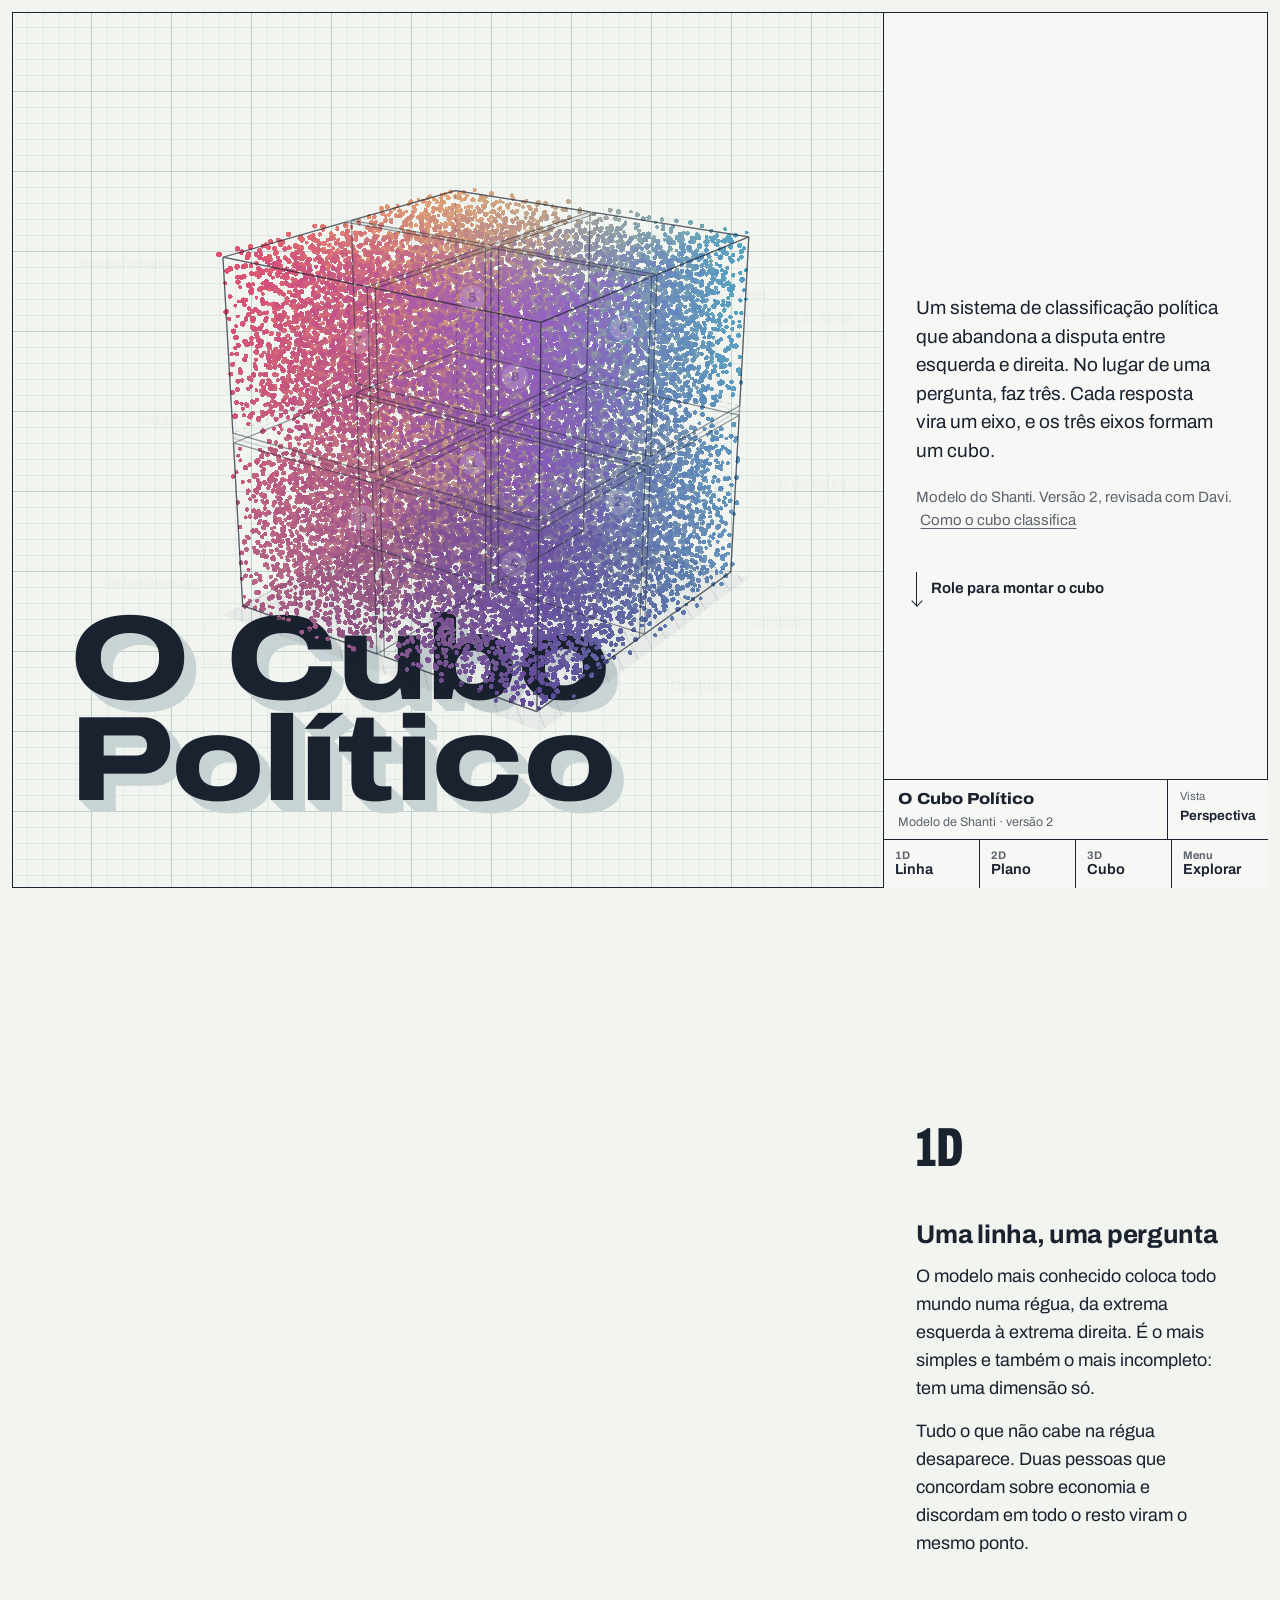
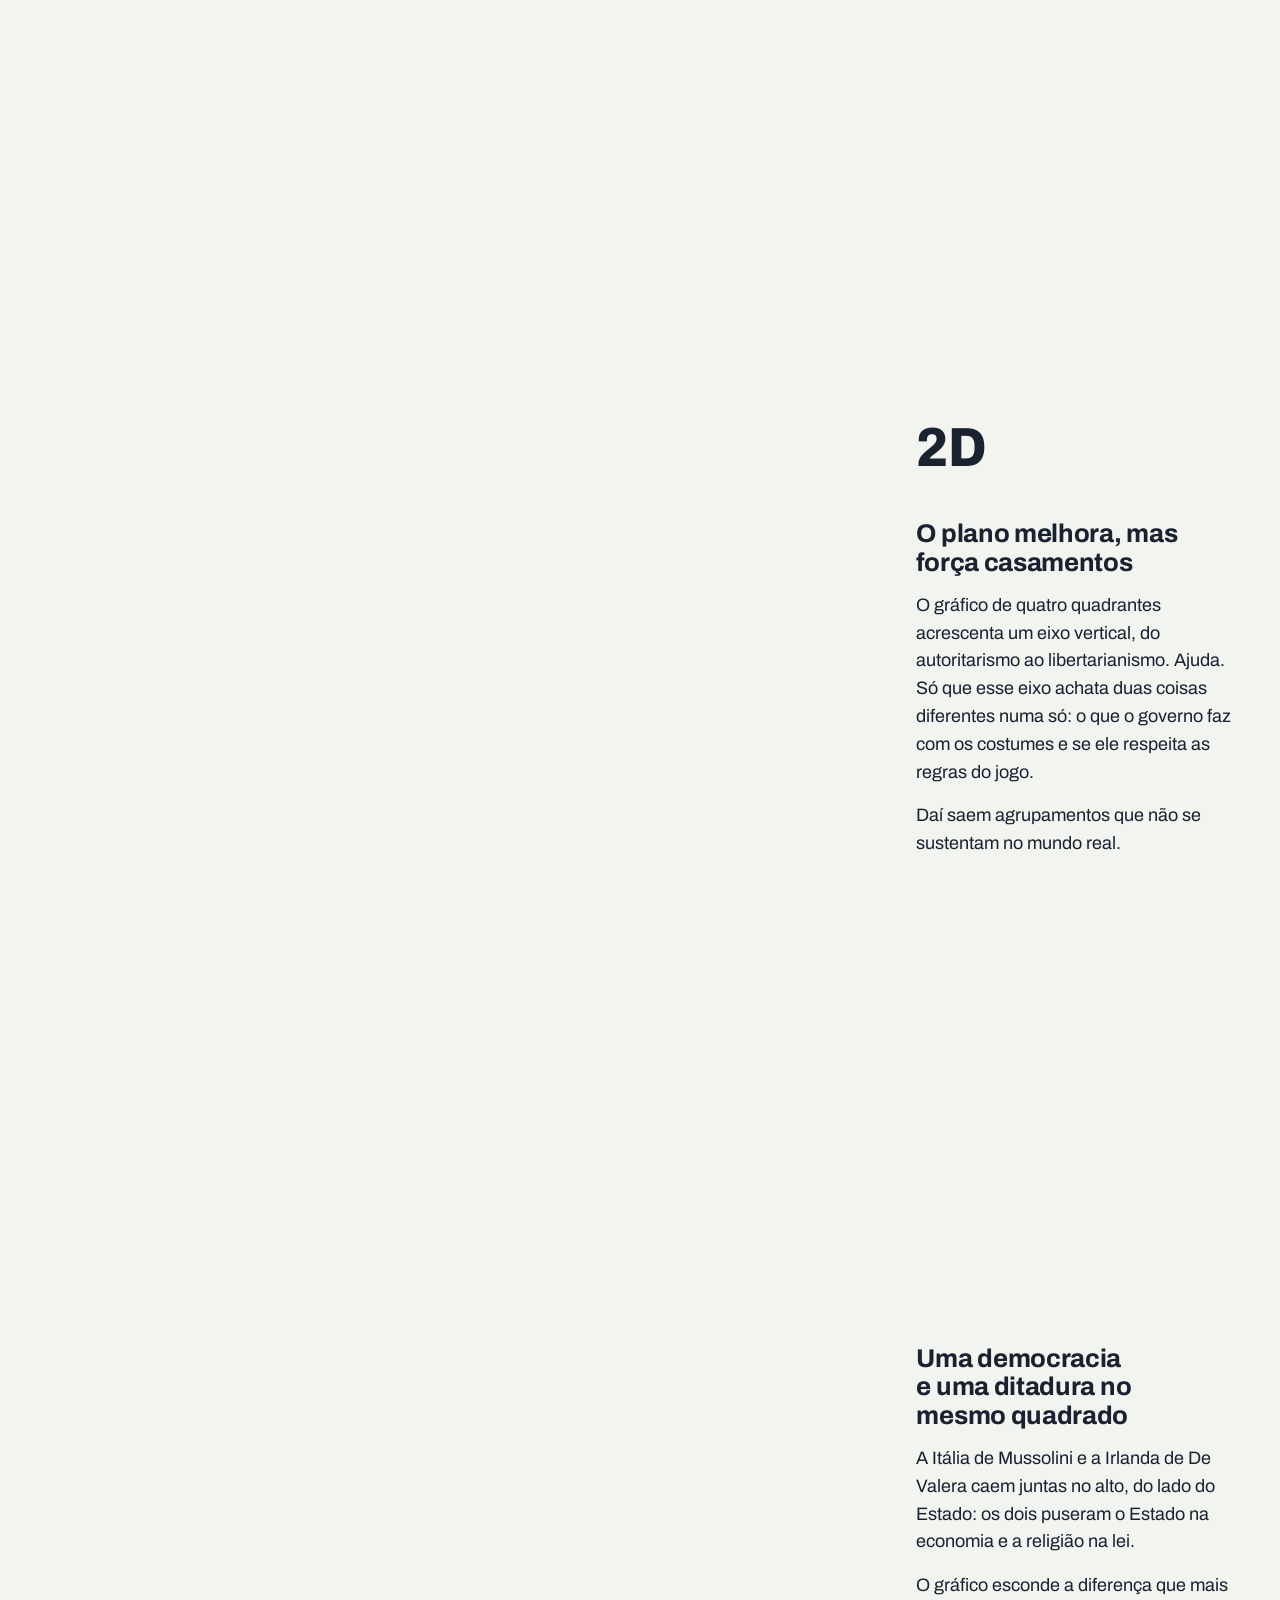
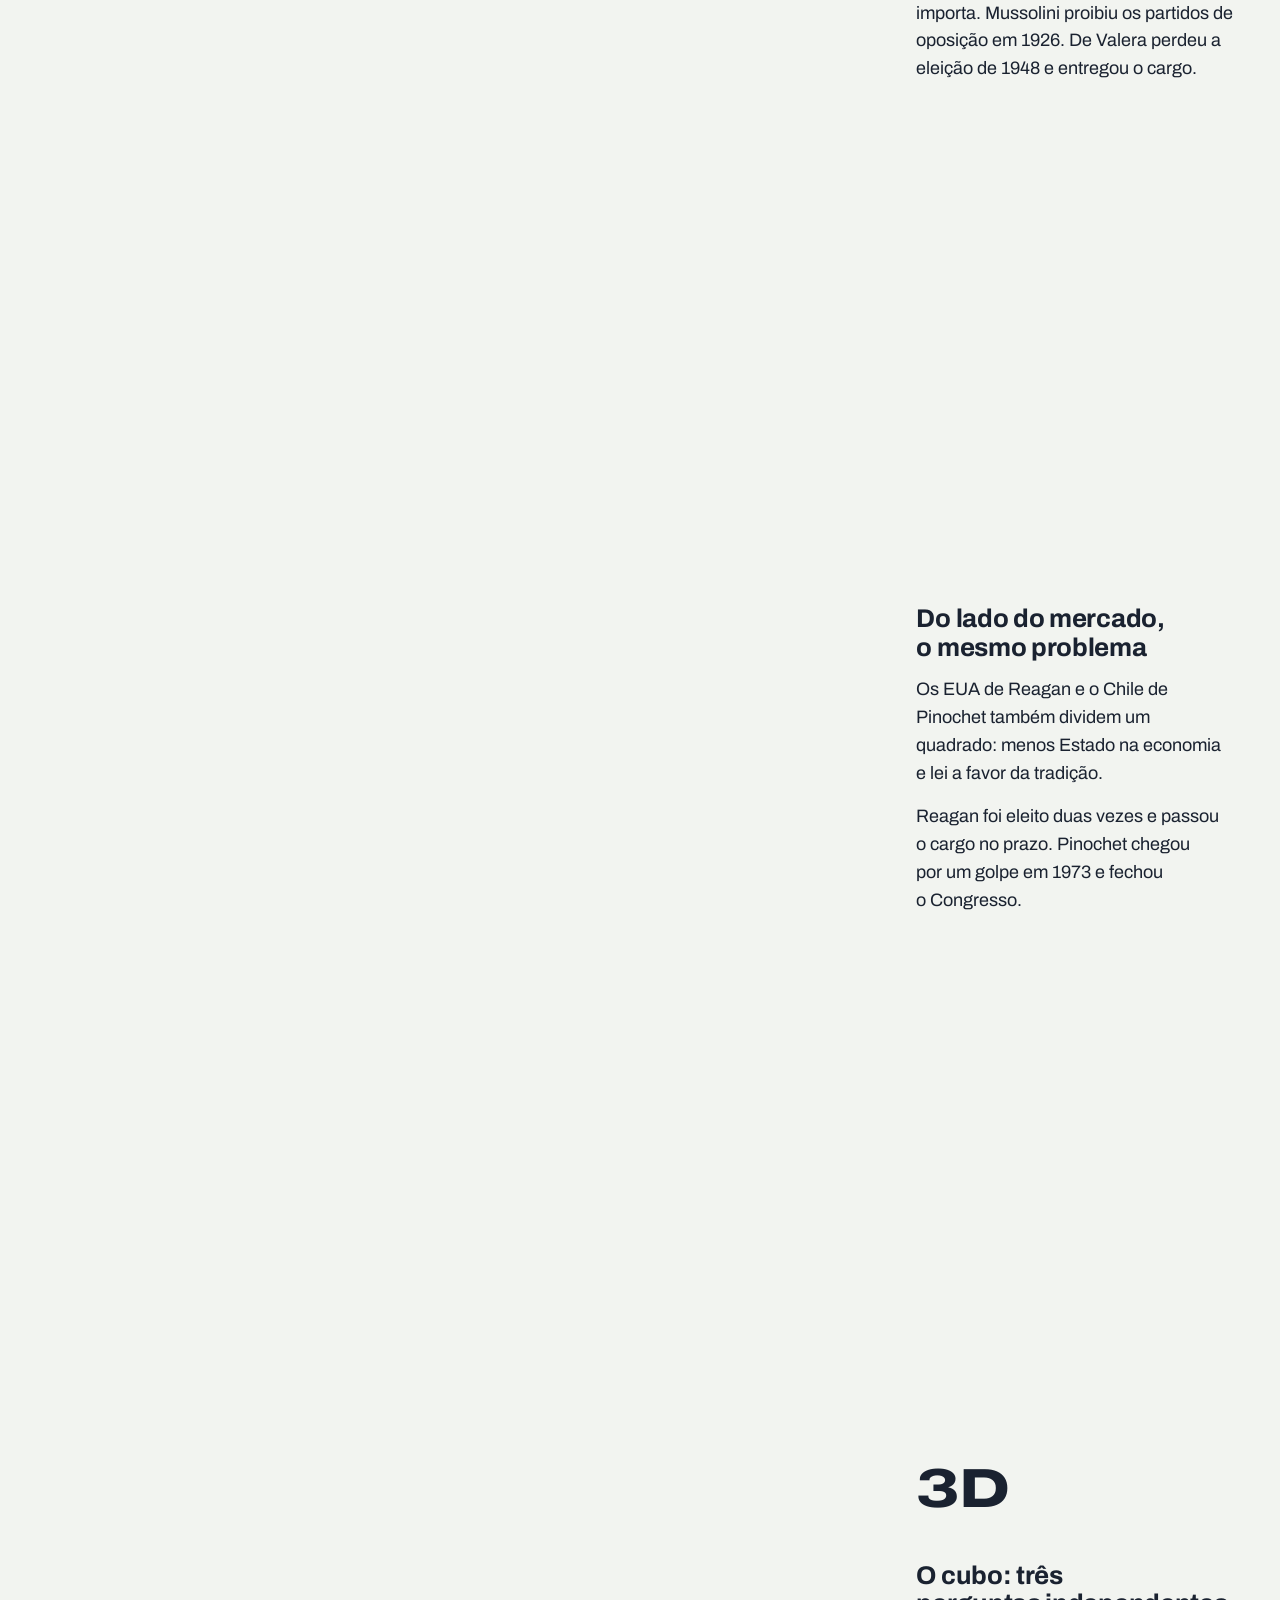
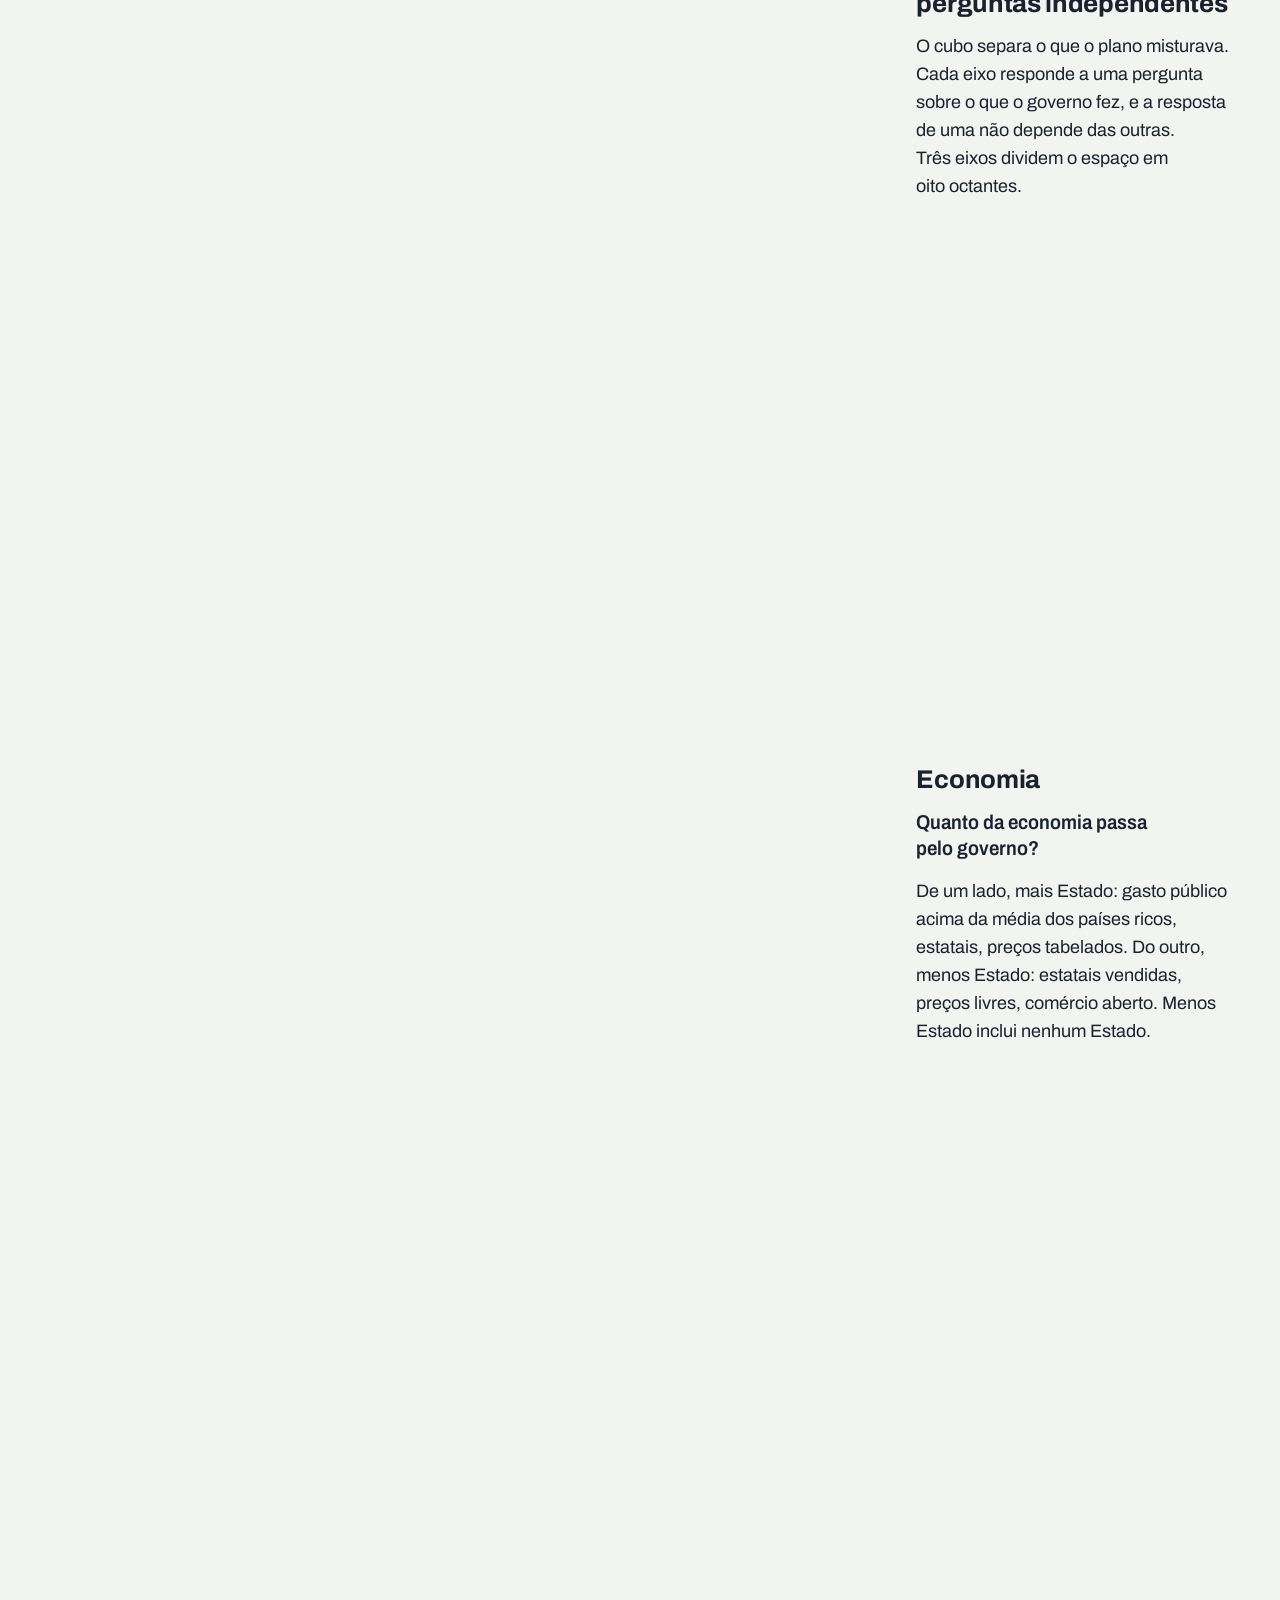
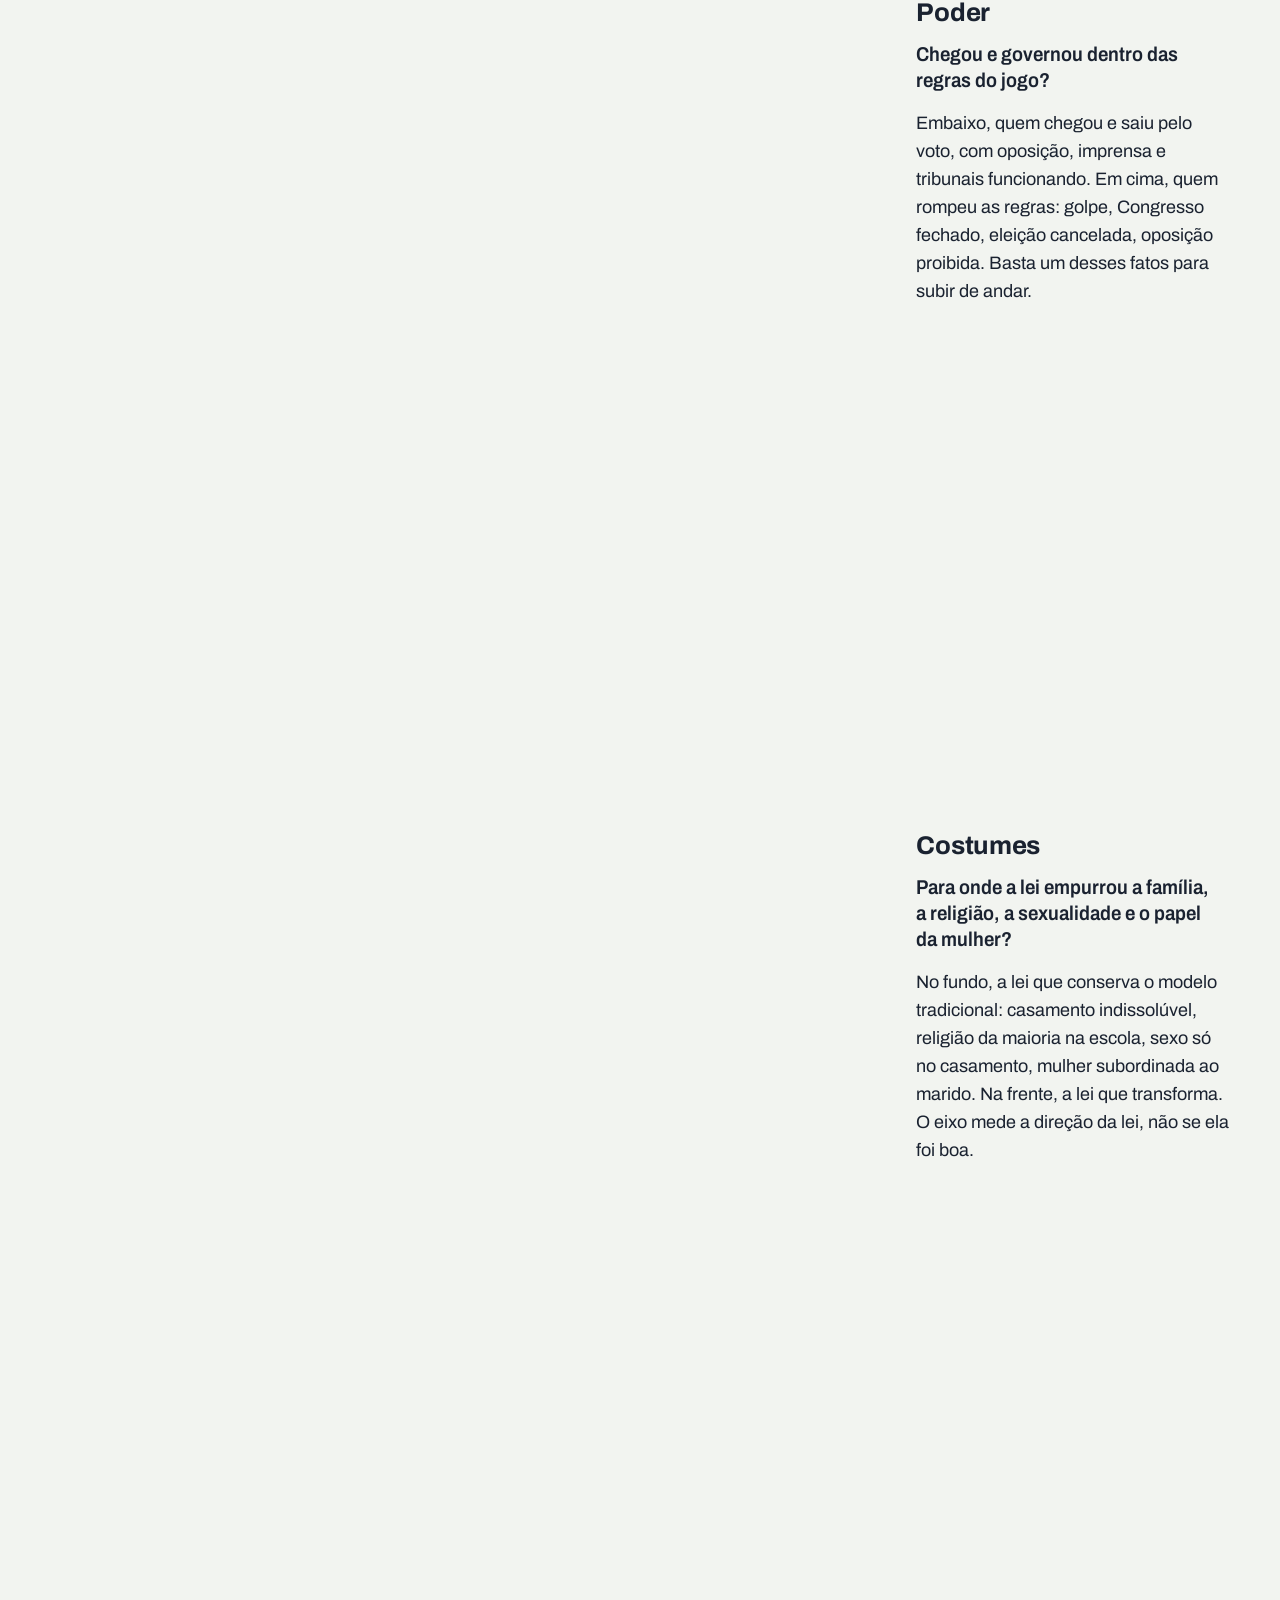
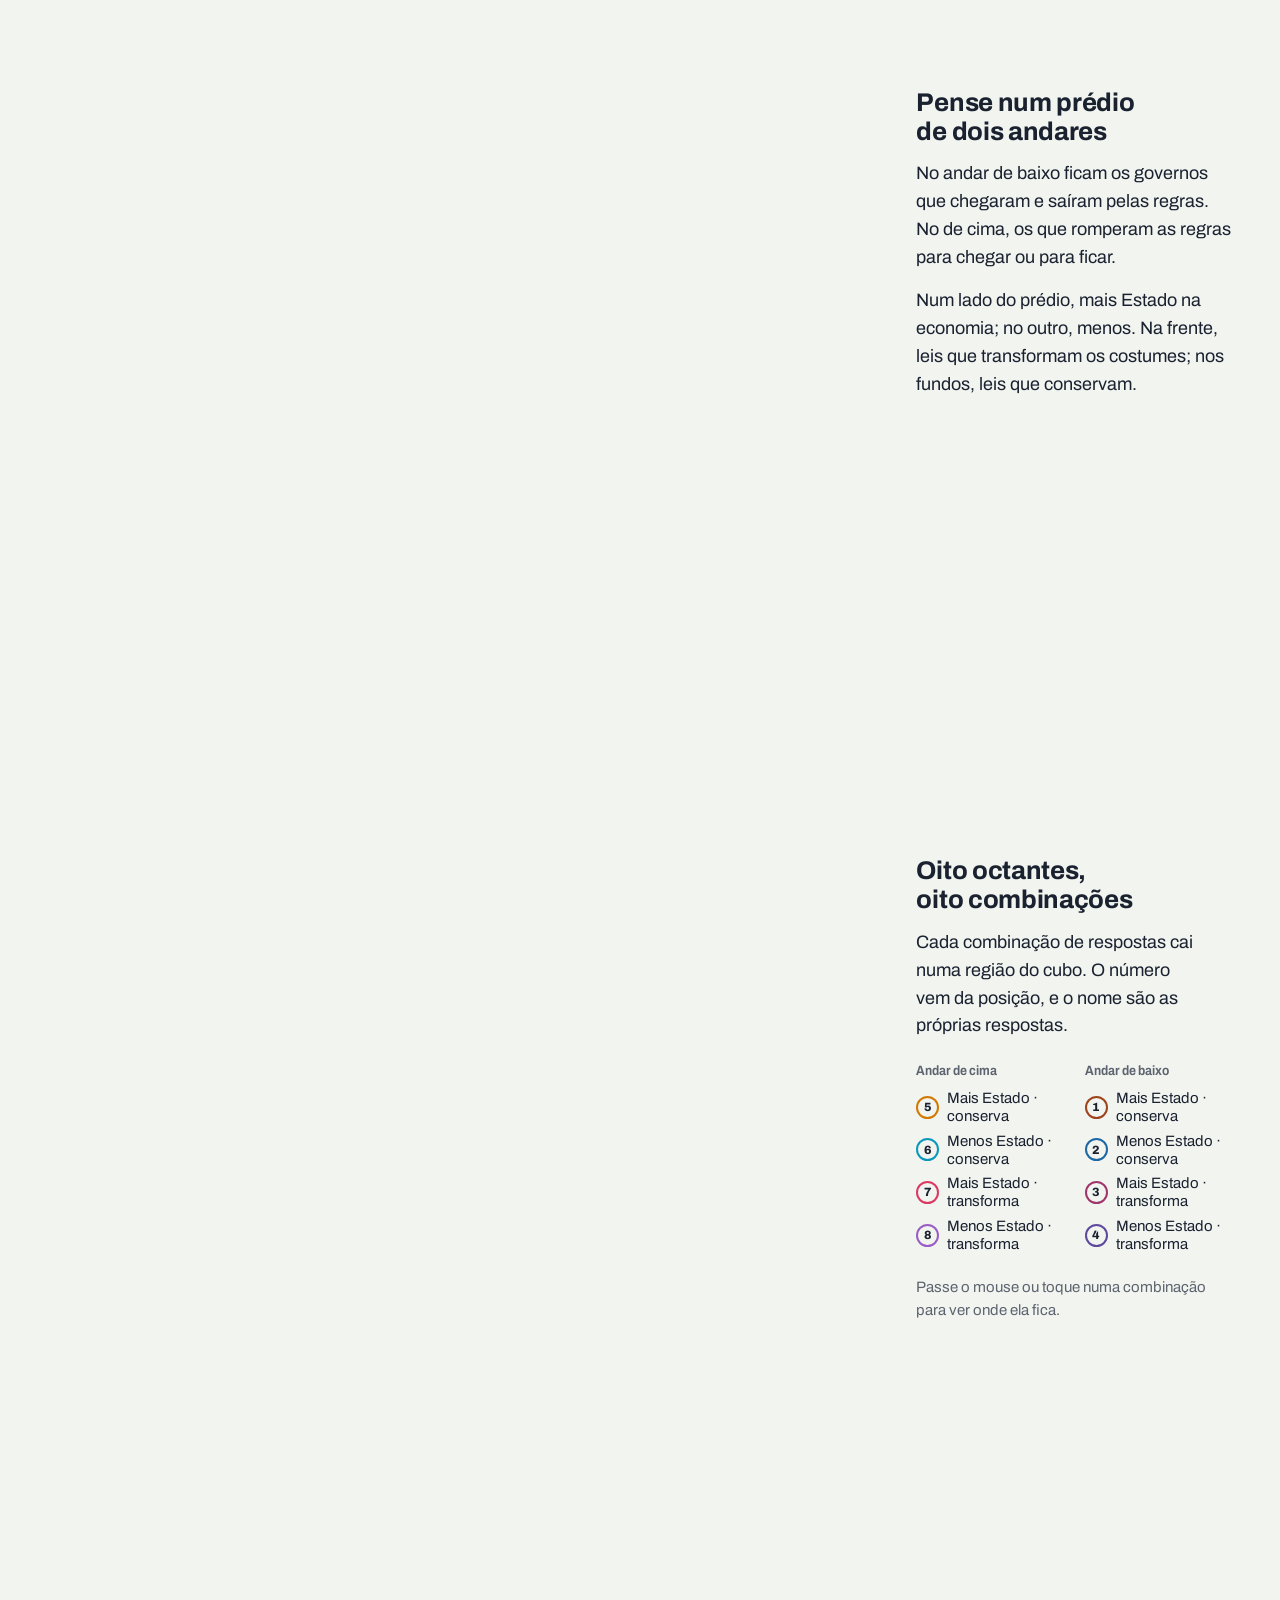
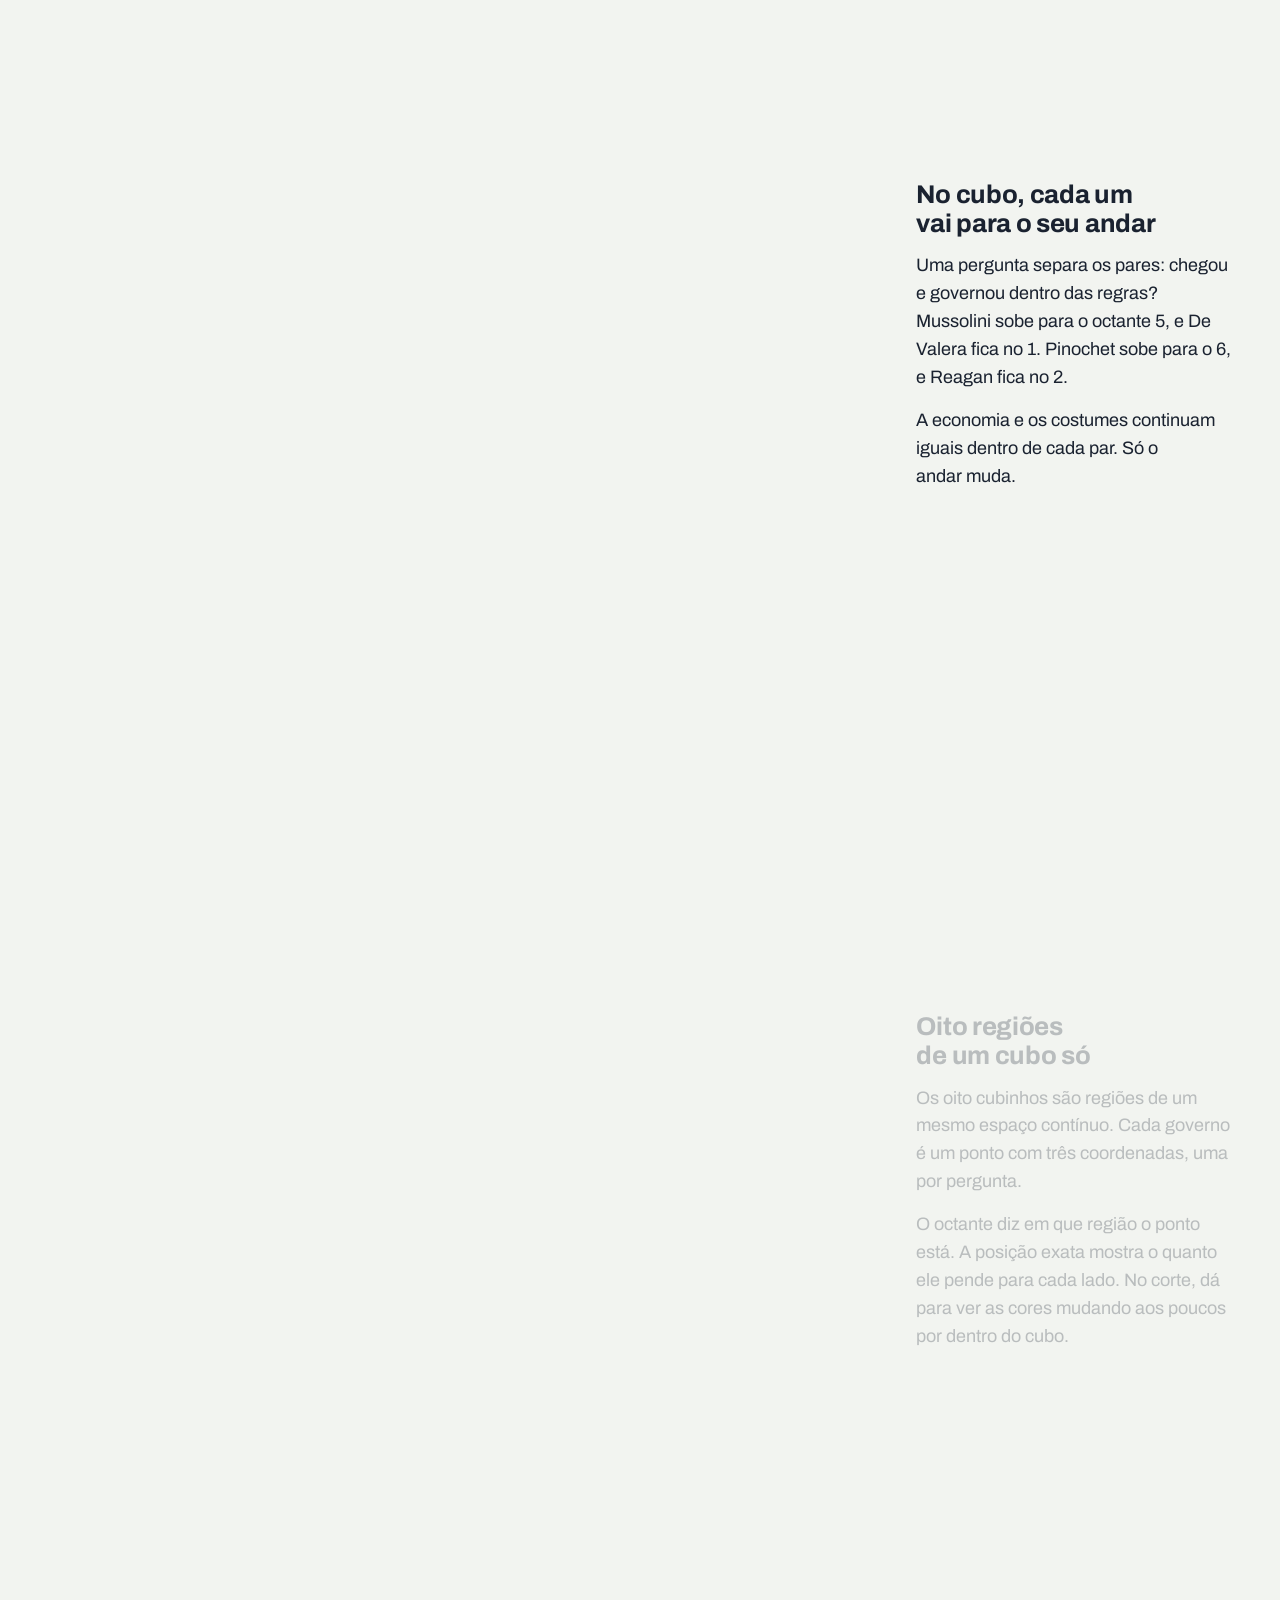
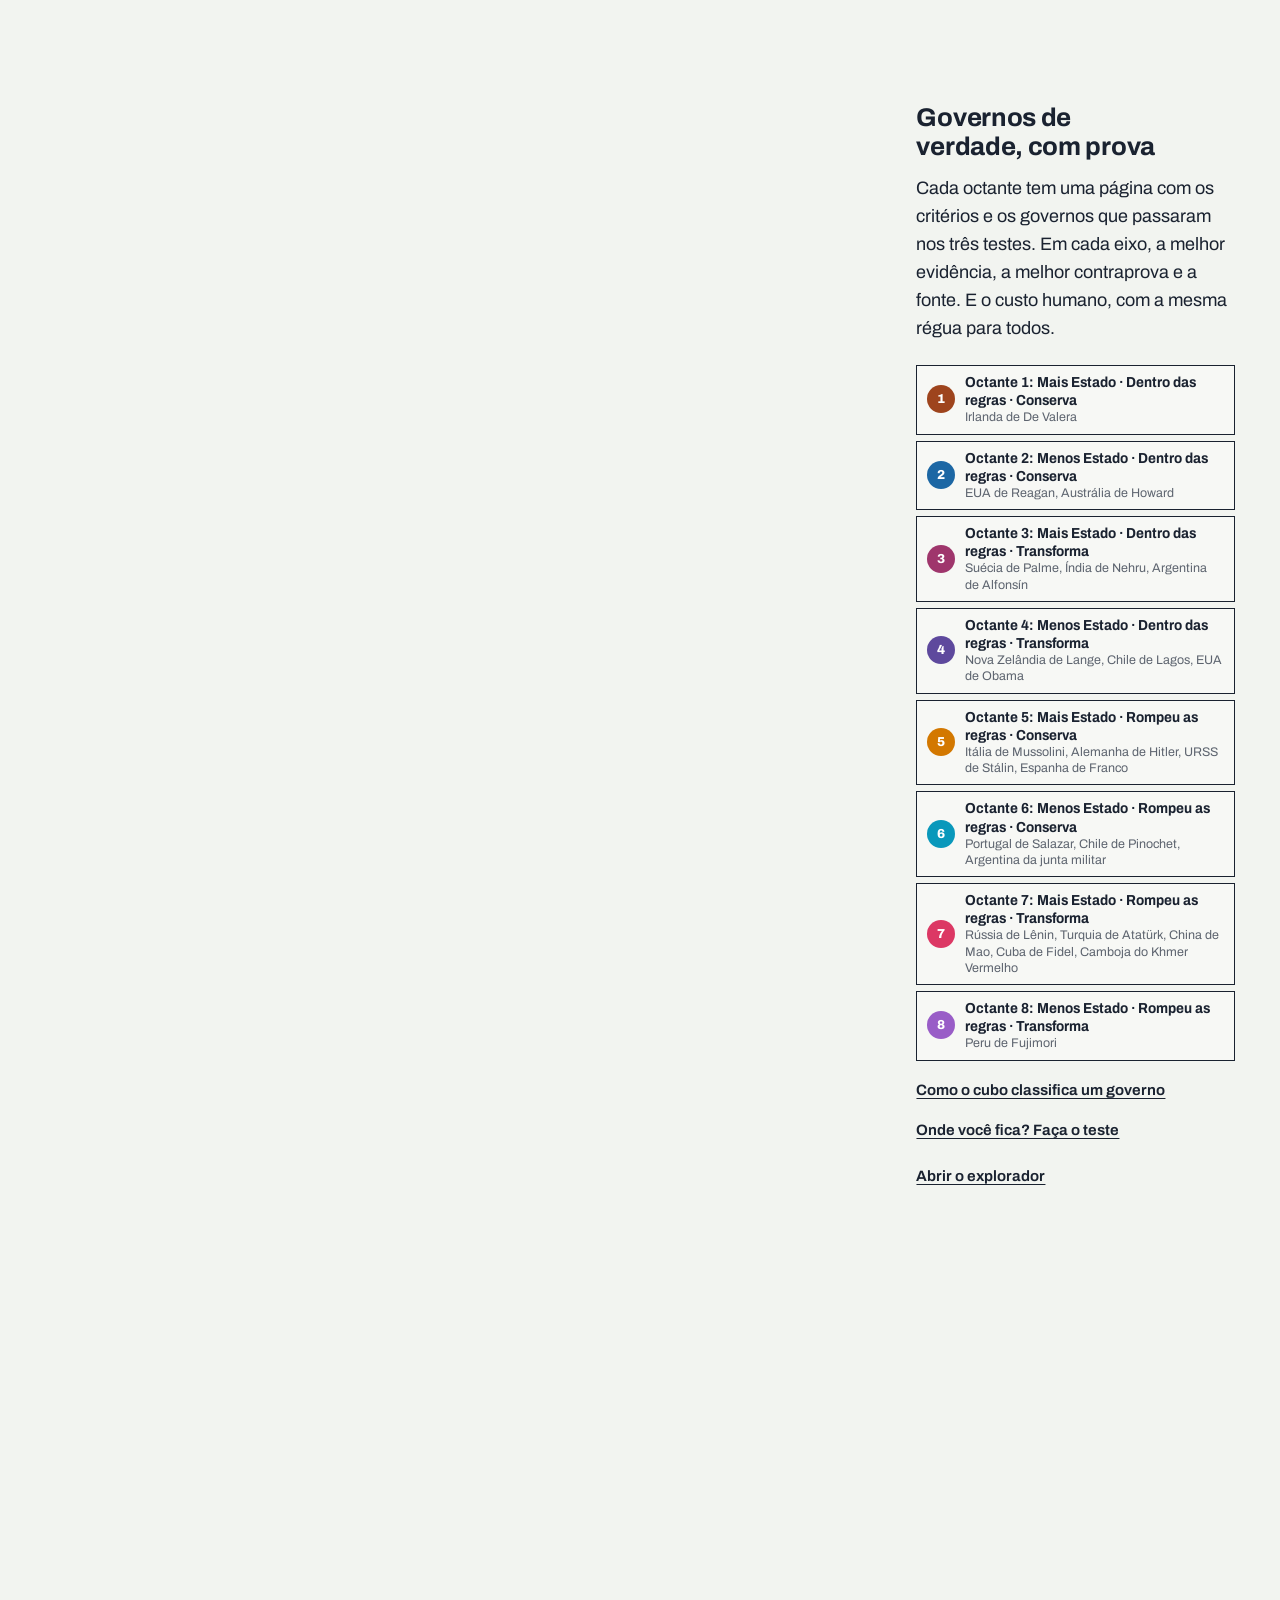
==== commit 9ef55d19: "Cubo Politico: versao 2 com paginas dos octantes, metodo, teste e contagem Co-Authored-By: Claude Op" ====
--- a/index.html
+++ b/index.html
@@ -5,15 +5,17 @@
 <meta name="viewport" content="width=device-width, initial-scale=1, viewport-fit=cover">
 <meta name="theme-color" content="#f2f4f0">
 <meta name="color-scheme" content="light">
-<meta name="description" content="O Cubo Político: um modelo de classificação política com três eixos independentes (economia, dinâmica e visão social) e oito octantes.">
+<meta name="description" content="O Cubo Político: três perguntas no lugar da régua esquerda-direita. Economia, poder e costumes formam um cubo com oito octantes, cada um com governos de verdade, critérios e fontes.">
 <title>O Cubo Político</title>
 <meta property="og:type" content="website">
 <meta property="og:locale" content="pt_BR">
+<meta property="og:site_name" content="O Cubo Político">
 <meta property="og:title" content="O Cubo Político">
-<meta property="og:description" content="Três perguntas no lugar da régua esquerda-direita: economia, dinâmica e visão social formam um cubo com oito octantes.">
-<meta property="og:image" content="/og.png">
+<meta property="og:description" content="Três perguntas no lugar da régua esquerda-direita: quanto da economia passa pelo governo, se ele respeitou as regras do jogo e para onde a lei empurrou os costumes.">
+<meta property="og:image" content="https://cubo-politico.vercel.app/og.png">
 <meta property="og:image:width" content="1200">
 <meta property="og:image:height" content="630">
+<meta property="og:url" content="https://cubo-politico.vercel.app">
 <meta name="twitter:card" content="summary_large_image">
 <link rel="icon" href="data:image/svg+xml,%3Csvg xmlns='http://www.w3.org/2000/svg' viewBox='0 0 64 64'%3E%3Cpath d='M32 6 56 19 32 32 8 19Z' fill='%23d37800'/%3E%3Cpath d='M8 19 32 32 32 58 8 45Z' fill='%23dc3864'/%3E%3Cpath d='M56 19 32 32 32 58 56 45Z' fill='%231c67a4'/%3E%3Cpath d='M32 6 56 19 56 45 32 58 8 45 8 19Z M8 19 32 32 56 19 M32 32 32 58' fill='none' stroke='%231a2230' stroke-width='3' stroke-linejoin='round'/%3E%3C/svg%3E">
 <style>
@@ -40,6 +42,7 @@
 html{background:var(--papel);-webkit-text-size-adjust:100%;text-size-adjust:100%}
 body{margin:0;font-family:var(--f);font-size:18px;line-height:1.55;font-weight:400;font-stretch:100%;color:var(--nanquim);background:var(--papel);-webkit-font-smoothing:antialiased;-moz-osx-font-smoothing:grayscale;overflow-x:hidden;overflow-x:clip}
 button{font:inherit;color:inherit;touch-action:manipulation;-webkit-tap-highlight-color:transparent}
+a{color:inherit;text-underline-offset:3px}
 :focus-visible{outline:2px solid var(--nanquim);outline-offset:2px}
 .sr{position:absolute;width:1px;height:1px;overflow:hidden;clip:rect(0 0 0 0);white-space:nowrap}
 
@@ -189,6 +192,23 @@
 .chips{display:flex;flex-wrap:wrap;gap:6px;margin:0 0 10px;padding:0;list-style:none}
 .chips li{font-size:12.5px;font-weight:650;font-stretch:88%;padding:2px 9px 3px;border:1px solid var(--nanquim);border-radius:999px}
 .ficha dl{margin:0;font-size:15.5px;line-height:1.5}
+.ficha-frase{margin:0 0 12px;font-size:15.5px;line-height:1.5}
+.ficha-rot{margin:0 0 4px;font-size:12.5px;font-weight:700;font-stretch:88%;color:var(--grafite)}
+.ficha-govs{list-style:none;margin:0 0 14px;padding:0;font-size:15px;line-height:1.35}
+.ficha-govs li{display:flex;justify-content:space-between;gap:10px;padding:6px 0;border-bottom:1px solid rgb(26 34 48 / .18)}
+.ficha-govs a{font-weight:650;text-decoration:none}
+.ficha-govs a:hover{text-decoration:underline}
+.ficha-govs span{flex:none;color:var(--grafite);font-size:13.5px;font-variant-numeric:tabular-nums}
+.ficha .btn--oct{display:flex;align-items:center;justify-content:center;width:100%;text-decoration:none;background:var(--c);border-color:var(--c);color:#fff}
+.ficha .btn--oct:hover{background:var(--nanquim);border-color:var(--nanquim);color:var(--papel-2)}
+.lista-pag{list-style:none;margin:.4em 0 1em;padding:0;display:grid;gap:6px}
+.lista-pag a{display:grid;grid-template-columns:auto 1fr;column-gap:10px;align-items:center;padding:7px 10px 8px;border:1px solid var(--nanquim);background:var(--papel-2);text-decoration:none;transition:background .2s}
+.lista-pag a:hover,.lista-pag a:focus-visible{background:#fff}
+.lista-pag .num{grid-row:1/3;display:inline-grid;place-items:center;width:28px;height:28px;border-radius:50%;background:var(--c);color:#fff;font-size:13px;font-weight:800}
+.lista-pag .nm{font-size:14.5px;font-weight:700;font-stretch:92%;line-height:1.25}
+.lista-pag small{font-size:12.5px;line-height:1.3;color:var(--grafite)}
+.links-fim{display:flex;flex-wrap:wrap;align-items:center;gap:4px 18px}
+.credito a{color:inherit;text-underline-offset:3px;margin-left:4px;white-space:nowrap}
 .ficha dt{margin-top:9px;font-size:12.5px;font-weight:700;font-stretch:88%;color:var(--grafite)}
 .ficha dd{margin:1px 0 0}
 .ficha-cab{display:flex;align-items:center;justify-content:space-between;gap:10px}
@@ -304,6 +324,8 @@
   .ficha.troca{animation:none}
   .js .passo{transition:none}
 }
+.teste-link{margin:0 0 14px;padding:10px 12px;font-size:14.5px;line-height:1.45;background:rgb(47 128 110 / .08);border-left:3px solid #2f806e}
+.teste-link a{font-weight:750}
 
 </style>
 </head>
@@ -320,7 +342,7 @@
   <h1 class="hero-titulo"><span>O Cubo</span><span>Político</span></h1>
   <div class="hero-lado">
     <p class="lede">Um sistema de classificação política que abandona a disputa entre esquerda e direita. No lugar de uma pergunta, faz três. Cada resposta vira um eixo, e os três eixos formam um cubo.</p>
-    <p class="credito">Modelo criado por Shanti.</p>
+    <p class="credito">Modelo do Shanti. Versão 2, revisada com Davi. <a href="metodo.html">Como o cubo classifica</a></p>
     <p class="deixa"><i aria-hidden="true"></i>Role para montar o cubo</p>
   </div>
 </header>
@@ -336,80 +358,86 @@
   <section class="passo passo--capitulo passo-cena" id="plano" data-cena="plano" data-cap="plano">
     <p class="dim dim--2" aria-hidden="true">2D</p>
     <h2>O plano melhora, mas força casamentos</h2>
-    <p>O gráfico de quatro quadrantes acrescenta um eixo vertical, do autoritarismo ao libertarianismo. Ajuda. Só que esse eixo achata duas coisas diferentes numa só: as pautas sociais e o método político.</p>
+    <p>O gráfico de quatro quadrantes acrescenta um eixo vertical, do autoritarismo ao libertarianismo. Ajuda. Só que esse eixo achata duas coisas diferentes numa só: o que o governo faz com os costumes e se ele respeita as regras do jogo.</p>
     <p>Daí saem agrupamentos que não se sustentam no mundo real.</p>
   </section>
 
   <section class="passo passo-cena" data-cena="planoA" data-cap="plano">
-    <h2>Fascismo e social-democracia no mesmo quadrado</h2>
-    <p>O eixo vertical mede autoridade sem separar costumes de revolução. Por isso, no quadrante de cima à esquerda, o fascismo clássico, que queria destruir a democracia pelas armas para impor uma hierarquia nacionalista rígida, fica junto da social-democracia nórdica, que opera dentro de democracias liberais consolidadas.</p>
-    <p>Pelo gráfico, a Suécia e a Alemanha nazista teriam a mesma natureza política.</p>
+    <h2>Uma democracia e uma ditadura no mesmo quadrado</h2>
+    <p>A Itália de Mussolini e a Irlanda de De Valera caem juntas no alto, do lado do Estado: os dois puseram o Estado na economia e a religião na lei.</p>
+    <p>O gráfico esconde a diferença que mais importa. Mussolini proibiu os partidos de oposição em 1926. De Valera perdeu a eleição de 1948 e entregou o cargo.</p>
   </section>
 
   <section class="passo passo-cena" data-cena="planoB" data-cap="plano">
-    <h2>O ancap e o conservador fiscal lado a lado</h2>
-    <p>Embaixo, à direita, o anarcocapitalista radical quer abolir o Estado, as leis públicas e a polícia. O conservador fiscal moderado quer um Estado forte, com leis de segurança pesadas, tribunais ativos e controle rigoroso de fronteiras.</p>
-    <p>Os dois dividem o quadrante só porque defendem o livre mercado. No mundo real, a relação deles com a lei e a ordem é oposta.</p>
+    <h2>Do lado do mercado, o mesmo problema</h2>
+    <p>Os EUA de Reagan e o Chile de Pinochet também dividem um quadrado: menos Estado na economia e lei a favor da tradição.</p>
+    <p>Reagan foi eleito duas vezes e passou o cargo no prazo. Pinochet chegou por um golpe em 1973 e fechou o Congresso.</p>
   </section>
 
   <section class="passo passo--capitulo passo-cena" id="cubo" data-cena="cubo" data-cap="cubo">
     <p class="dim dim--3" aria-hidden="true">3D</p>
     <h2>O cubo: três perguntas independentes</h2>
-    <p>O cubo separa o que o plano misturava. Cada eixo responde a uma pergunta, e a resposta de uma não depende das outras. Três eixos dividem o espaço em oito octantes.</p>
+    <p>O cubo separa o que o plano misturava. Cada eixo responde a uma pergunta sobre o que o governo fez, e a resposta de uma não depende das outras. Três eixos dividem o espaço em oito octantes.</p>
   </section>
 
   <section class="passo passo-cena" data-cena="eixoX" data-cap="cubo">
     <h2>Economia</h2>
-    <p class="pergunta">Quem deve comandar a economia?</p>
-    <p>À esquerda, o intervencionismo estatal, com o Estado mandando na economia. À direita, o livre mercado. Esquerda e direita continuam no modelo, mas aqui falam só de economia.</p>
+    <p class="pergunta">Quanto da economia passa pelo governo?</p>
+    <p>De um lado, mais Estado: gasto público acima da média dos países ricos, estatais, preços tabelados. Do outro, menos Estado: estatais vendidas, preços livres, comércio aberto. Menos Estado inclui nenhum Estado.</p>
   </section>
 
   <section class="passo passo-cena" data-cena="eixoY" data-cap="cubo">
-    <h2>Dinâmica</h2>
-    <p class="pergunta">Como as regras devem mudar?</p>
-    <p>Embaixo, a mudança gradual e lenta, dentro das regras vigentes. Em cima, a ruptura radical das estruturas e das regras. É uma pergunta sobre método: dá para querer o mesmo destino e discordar do caminho.</p>
+    <h2>Poder</h2>
+    <p class="pergunta">Chegou e governou dentro das regras do jogo?</p>
+    <p>Embaixo, quem chegou e saiu pelo voto, com oposição, imprensa e tribunais funcionando. Em cima, quem rompeu as regras: golpe, Congresso fechado, eleição cancelada, oposição proibida. Basta um desses fatos para subir de andar.</p>
   </section>
 
   <section class="passo passo-cena" data-cena="eixoZ" data-cap="cubo">
-    <h2>Visão social</h2>
-    <p class="pergunta">O foco é o indivíduo ou o grupo?</p>
-    <p>No fundo do cubo, o individualismo, que prioriza a autonomia de cada pessoa. Na frente, o identitarismo, com foco em grupos e coletivos identitários.</p>
+    <h2>Costumes</h2>
+    <p class="pergunta">Para onde a lei empurrou a família, a religião, a sexualidade e o papel da mulher?</p>
+    <p>No fundo, a lei que conserva o modelo tradicional: casamento indissolúvel, religião da maioria na escola, sexo só no casamento, mulher subordinada ao marido. Na frente, a lei que transforma. O eixo mede a direção da lei, não se ela foi boa.</p>
   </section>
 
   <section class="passo passo-cena" data-cena="predio" data-cap="cubo">
     <h2>Pense num prédio de dois andares</h2>
-    <p>No andar de cima fica o pessoal que quer mudar tudo na marra. No de baixo, quem quer manter as regras e a lei como estão.</p>
-    <p>O lado esquerdo é de quem quer o Estado mandando em tudo, e o direito, de quem prefere o livre mercado e cada um por si. A frente é de quem foca em grupos e identidade, e os fundos, de quem foca só no indivíduo.</p>
+    <p>No andar de baixo ficam os governos que chegaram e saíram pelas regras. No de cima, os que romperam as regras para chegar ou para ficar.</p>
+    <p>Num lado do prédio, mais Estado na economia; no outro, menos. Na frente, leis que transformam os costumes; nos fundos, leis que conservam.</p>
   </section>
 
   <section class="passo passo-cena" data-cena="octantes" data-cap="cubo">
-    <h2>Oito octantes, oito nomes fáceis</h2>
-    <p>Cada combinação de respostas cai numa região do cubo. O modelo deu um nome fácil para cada uma.</p>
+    <h2>Oito octantes, oito combinações</h2>
+    <p>Cada combinação de respostas cai numa região do cubo. O número vem da posição, e o nome são as próprias respostas.</p>
     <div class="lista-oct" id="lista-oct"></div>
-    <p class="nota">Passe o mouse ou toque num nome para ver onde ele fica.</p>
+    <p class="nota">Passe o mouse ou toque numa combinação para ver onde ela fica.</p>
   </section>
 
   <section class="passo passo-cena" data-cena="casais" data-cap="cubo">
     <h2>No cubo, cada um vai para o seu andar</h2>
-    <p>Os pares que o plano juntava agora ficam longe. O fascismo sobe para o andar de cima, no octante 5, e a social-democracia fica embaixo e na frente, no octante 3.</p>
-    <p>O ancap também sobe, para o octante 6. O conservador fiscal, que quer manter a lei e a ordem, fica no andar de baixo, do lado do mercado, no octante 2.</p>
+    <p>Uma pergunta separa os pares: chegou e governou dentro das regras? Mussolini sobe para o octante 5, e De Valera fica no 1. Pinochet sobe para o 6, e Reagan fica no 2.</p>
+    <p>A economia e os costumes continuam iguais dentro de cada par. Só o andar muda.</p>
   </section>
 
   <section class="passo passo-cena" data-cena="continuo" data-cap="cubo">
     <h2>Oito regiões de um cubo só</h2>
-    <p>Os oito cubinhos são regiões de um mesmo espaço contínuo. Cada pessoa é um ponto com três coordenadas, uma por pergunta.</p>
+    <p>Os oito cubinhos são regiões de um mesmo espaço contínuo. Cada governo é um ponto com três coordenadas, uma por pergunta.</p>
     <p>O octante diz em que região o ponto está. A posição exata mostra o quanto ele pende para cada lado. No corte, dá para ver as cores mudando aos poucos por dentro do cubo.</p>
-    <p><button class="link" type="button" data-ir="explorar">Abrir o explorador</button></p>
+  </section>
+
+  <section class="passo passo-cena" id="governos" data-cena="octantes" data-cap="cubo">
+    <h2>Governos de verdade, com prova</h2>
+    <p>Cada octante tem uma página com os critérios e os governos que passaram nos três testes. Em cada eixo, a melhor evidência, a melhor contraprova e a fonte. E o custo humano, com a mesma régua para todos.</p>
+    <ul class="lista-pag" id="lista-pag"><li><a href="octante-1.html" data-oct="0" style="--c:#9e441d"><span class="num" aria-hidden="true">1</span><span class="nm">Octante 1: Mais Estado · Dentro das regras · Conserva</span><small>Irlanda de De Valera</small></a></li><li><a href="octante-2.html" data-oct="1" style="--c:#1c67a4"><span class="num" aria-hidden="true">2</span><span class="nm">Octante 2: Menos Estado · Dentro das regras · Conserva</span><small>EUA de Reagan, Austrália de Howard</small></a></li><li><a href="octante-3.html" data-oct="2" style="--c:#9f366c"><span class="num" aria-hidden="true">3</span><span class="nm">Octante 3: Mais Estado · Dentro das regras · Transforma</span><small>Suécia de Palme, Índia de Nehru, Argentina de Alfonsín</small></a></li><li><a href="octante-4.html" data-oct="3" style="--c:#5e499d"><span class="num" aria-hidden="true">4</span><span class="nm">Octante 4: Menos Estado · Dentro das regras · Transforma</span><small>Nova Zelândia de Lange, Chile de Lagos, EUA de Obama</small></a></li><li><a href="octante-5.html" data-oct="4" style="--c:#d37800"><span class="num" aria-hidden="true">5</span><span class="nm">Octante 5: Mais Estado · Rompeu as regras · Conserva</span><small>Itália de Mussolini, Alemanha de Hitler, URSS de Stálin, Espanha de Franco</small></a></li><li><a href="octante-6.html" data-oct="5" style="--c:#0998bb"><span class="num" aria-hidden="true">6</span><span class="nm">Octante 6: Menos Estado · Rompeu as regras · Conserva</span><small>Portugal de Salazar, Chile de Pinochet, Argentina da junta militar</small></a></li><li><a href="octante-7.html" data-oct="6" style="--c:#dc3864"><span class="num" aria-hidden="true">7</span><span class="nm">Octante 7: Mais Estado · Rompeu as regras · Transforma</span><small>Rússia de Lênin, Turquia de Atatürk, China de Mao, Cuba de Fidel, Camboja do Khmer Vermelho</small></a></li><li><a href="octante-8.html" data-oct="7" style="--c:#995dc7"><span class="num" aria-hidden="true">8</span><span class="nm">Octante 8: Menos Estado · Rompeu as regras · Transforma</span><small>Peru de Fujimori</small></a></li></ul>
+    <p class="links-fim"><a class="link" href="metodo.html">Como o cubo classifica um governo</a><a class="link" href="teste.html">Onde você fica? Faça o teste</a><button class="link" type="button" data-ir="explorar">Abrir o explorador</button></p>
   </section>
 
   <section class="passo passo--explorar passo-cena" id="explorar" data-cena="explorar" data-cap="explorar" aria-labelledby="exp-tit">
     <div class="painel-exp" id="painel-exp">
       <div class="painel-cab">
         <h2 id="exp-tit">Explore o cubo</h2>
-        <p>Escolha um octante, mude a vista ou responda às três perguntas para marcar o seu ponto.</p>
+        <p>Escolha um octante para ver os governos que caem nele, mude a vista ou marque um ponto com as três perguntas.</p>
         <div class="abas" role="tablist" aria-label="Painel do cubo">
           <button role="tab" id="aba-oct" aria-controls="painel-oct" aria-selected="true">Octantes</button>
-          <button role="tab" id="aba-ponto" aria-controls="painel-ponto" aria-selected="false" tabindex="-1">Seu ponto</button>
+          <button role="tab" id="aba-ponto" aria-controls="painel-ponto" aria-selected="false" tabindex="-1">Marcar ponto</button>
           <button role="tab" id="aba-vista" class="aba-vista" aria-controls="painel-vista" aria-selected="false" tabindex="-1">Vista</button>
         </div>
       </div>
@@ -425,25 +453,26 @@
               <div class="planta-grade" data-andar="0"></div>
             </div>
           </div>
-          <p class="legenda">Cada andar visto de cima: Estado à esquerda, mercado à direita, fundos em cima e frente embaixo.</p>
+          <p class="legenda">Cada andar visto de cima: mais Estado à esquerda, menos Estado à direita, conserva em cima e transforma embaixo.</p>
           <article class="ficha" id="ficha" aria-live="polite"></article>
           <p class="atalhos">No teclado: 1 a 8 escolhem um octante, as setas giram o cubo e Esc limpa a escolha.</p>
         </div>
         <div role="tabpanel" id="painel-ponto" aria-labelledby="aba-ponto" hidden>
+          <p class="teste-link">Prefere responder afirmações? <a href="teste.html">Faça o teste</a>: 24 afirmações, cerca de 5 minutos, e o ponto aparece aqui.</p>
           <div class="q">
-            <label for="r-x"><span>Economia</span>Quem deve comandar a economia?</label>
+            <label for="r-x"><span>Economia</span>Quanto da economia passa pelo governo?</label>
             <input type="range" id="r-x" min="-100" max="100" step="1" value="0" data-eixo="0">
-            <div class="pontas" aria-hidden="true"><span>Estado</span><span>Mercado</span></div>
+            <div class="pontas" aria-hidden="true"><span>Mais Estado</span><span>Menos Estado</span></div>
           </div>
           <div class="q">
-            <label for="r-y"><span>Dinâmica</span>Como as regras devem mudar?</label>
+            <label for="r-y"><span>Poder</span>Chegou e governou dentro das regras do jogo?</label>
             <input type="range" id="r-y" min="-100" max="100" step="1" value="0" data-eixo="1">
-            <div class="pontas" aria-hidden="true"><span>Institucional</span><span>Ruptura</span></div>
+            <div class="pontas" aria-hidden="true"><span>Dentro das regras</span><span>Rompeu as regras</span></div>
           </div>
           <div class="q">
-            <label for="r-z"><span>Visão social</span>O foco é o indivíduo ou o grupo?</label>
+            <label for="r-z"><span>Costumes</span>Para onde a lei empurrou os costumes?</label>
             <input type="range" id="r-z" min="-100" max="100" step="1" value="0" data-eixo="2">
-            <div class="pontas" aria-hidden="true"><span>Indivíduo</span><span>Grupos</span></div>
+            <div class="pontas" aria-hidden="true"><span>Conserva</span><span>Transforma</span></div>
           </div>
           <div class="leitura" aria-live="polite">
             <p class="leitura-tit" id="leitura-tit"></p>
@@ -485,7 +514,7 @@
 <div class="dica-hover" id="dica-hover" aria-hidden="true"></div>
 
 <aside class="carimbo" aria-label="Carimbo da prancha">
-  <div class="carimbo-tit"><strong>O Cubo Político</strong><span>Modelo de Shanti</span></div>
+  <div class="carimbo-tit"><strong>O Cubo Político</strong><span>Modelo de Shanti · versão 2</span></div>
   <div class="carimbo-vista"><span>Vista</span><b id="carimbo-vista">Perspectiva</b></div>
   <nav class="carimbo-nav" aria-label="Capítulos">
     <button type="button" data-ir="linha"><small>1D</small>Linha</button>
@@ -497,6 +526,7 @@
 <noscript><p>Esta página usa JavaScript para desenhar o cubo. O texto do modelo aparece normalmente; ative o JavaScript para ver as animações e o explorador.</p></noscript>
 
 <script>
+const DADOS = {"octantes":[{"n":1,"cod":"EIC","cor":"#9e441d","palavras":["Mais Estado","Dentro das regras","Conserva os costumes"],"frase":"O Estado dono de parte da economia e guardião dos costumes, escolhido e trocado pelo voto.","govs":[{"id":"irlanda","rotulo":"Irlanda de De Valera","anos":"1932-1948"}]},{"n":2,"cod":"MIC","cor":"#1c67a4","palavras":["Menos Estado","Dentro das regras","Conserva os costumes"],"frase":"Mercado livre na economia, tradição na lei e troca de poder pelo voto.","govs":[{"id":"reagan","rotulo":"EUA de Reagan","anos":"1981-1989"},{"id":"howard","rotulo":"Austrália de Howard","anos":"1996-2007"}]},{"n":3,"cod":"EIT","cor":"#9f366c","palavras":["Mais Estado","Dentro das regras","Transforma os costumes"],"frase":"Estado grande na economia, lei mudando os costumes e poder trocado pelo voto.","govs":[{"id":"palme","rotulo":"Suécia de Palme","anos":"1969-1976"},{"id":"nehru","rotulo":"Índia de Nehru","anos":"1947-1964"},{"id":"alfonsin","rotulo":"Argentina de Alfonsín","anos":"1983-1989"}]},{"n":4,"cod":"MIT","cor":"#5e499d","palavras":["Menos Estado","Dentro das regras","Transforma os costumes"],"frase":"Mercado aberto, costumes mudando por lei e poder trocado pelo voto.","govs":[{"id":"lange","rotulo":"Nova Zelândia de Lange","anos":"1984-1989"},{"id":"lagos","rotulo":"Chile de Lagos","anos":"2000-2006"},{"id":"obama","rotulo":"EUA de Obama","anos":"2009-2017"}]},{"n":5,"cod":"ERC","cor":"#d37800","palavras":["Mais Estado","Rompeu as regras","Conserva os costumes"],"frase":"O Estado manda na economia, o governo manda sem regras e a lei puxa a família para a tradição.","govs":[{"id":"mussolini","rotulo":"Itália de Mussolini","anos":"1922-1943"},{"id":"hitler","rotulo":"Alemanha de Hitler","anos":"1933-1945"},{"id":"stalin","rotulo":"URSS de Stálin","anos":"1924-1953"},{"id":"franco","rotulo":"Espanha de Franco","anos":"1936-1975"}]},{"n":6,"cod":"MRC","cor":"#0998bb","palavras":["Menos Estado","Rompeu as regras","Conserva os costumes"],"frase":"Mercado livre, poder sem regras e lei puxando os costumes para a tradição.","govs":[{"id":"salazar","rotulo":"Portugal de Salazar","anos":"1932-1968"},{"id":"pinochet","rotulo":"Chile de Pinochet","anos":"1973-1990"},{"id":"junta","rotulo":"Argentina da junta militar","anos":"1976-1983"}]},{"n":7,"cod":"ERT","cor":"#dc3864","palavras":["Mais Estado","Rompeu as regras","Transforma os costumes"],"frase":"O Estado dono da economia, o poder tomado à força e a lei desmontando a tradição.","govs":[{"id":"lenin","rotulo":"Rússia de Lênin","anos":"1917-1924"},{"id":"ataturk","rotulo":"Turquia de Atatürk","anos":"1923-1938"},{"id":"mao","rotulo":"China de Mao","anos":"1949-1976"},{"id":"fidel","rotulo":"Cuba de Fidel","anos":"1959-2008"},{"id":"khmer","rotulo":"Camboja do Khmer Vermelho","anos":"1975-1979"}]},{"n":8,"cod":"MRT","cor":"#995dc7","palavras":["Menos Estado","Rompeu as regras","Transforma os costumes"],"frase":"Mercado livre, poder sem regras e lei puxando os costumes para longe da tradição.","govs":[{"id":"fujimori","rotulo":"Peru de Fujimori","anos":"1990-2000"}]}],"marcos":[{"nome":"Itália de Mussolini","plano":[-0.66,0.7],"cubo":[-0.74,0.78,-0.3],"par":0},{"nome":"Irlanda de De Valera","plano":[-0.34,0.36],"cubo":[-0.55,-0.6,-0.55],"par":0},{"nome":"Chile de Pinochet","plano":[0.56,0.7],"cubo":[0.72,0.7,-0.45],"par":1},{"nome":"EUA de Reagan","plano":[0.28,0.36],"cubo":[0.55,-0.62,-0.4],"par":1}]};
 (() => {
 'use strict';
 const raiz = document.documentElement;
@@ -572,51 +602,26 @@
 };
 
 /* índice = (x>0) + 2·(z>0) + 4·(y>0); o número do octante é índice + 1.
-   x: Estado (−) / Mercado (+) · y: Institucional (−) / Ruptura (+) · z: Indivíduo, fundo (−) / Grupos, frente (+) */
-const OCTANTES = [
-  { cor: '#9e441d', nome: 'O conservador estatista', onde: 'Andar de baixo, lado esquerdo, no fundo.',
-    oque: 'Quer um governo forte controlando a economia e a ordem moral, mas sem inventar moda de grupos e sem querer derrubar o governo à força.',
-    extra: ['Exemplo do modelo', 'A Rússia de Putin.'] },
-  { cor: '#1c67a4', nome: 'O capitalista liberal', onde: 'Andar de baixo, lado direito, no fundo.',
-    oque: 'O liberal clássico. Quer economia livre e o menor imposto possível, respeita as leis e a democracia e não quer revolução nenhuma.' },
-  { cor: '#9f366c', nome: 'O social-democrata', onde: 'Andar de baixo, lado esquerdo, na frente.',
-    oque: 'Aceita a democracia, quer pagar imposto para ajudar os outros e apoia pautas sociais, mas pelo voto, sem pegar em armas.',
-    extra: ['Apelido no modelo', '"Esquerdinha da Suécia".'] },
-  { cor: '#5e499d', nome: 'O direitista "woke"', onde: 'Andar de baixo, lado direito, na frente.',
-    oque: 'Defende o capitalismo e o livre mercado, mas adora fazer campanha de diversidade e inclusão para agradar a galera.',
-    extra: ['Exemplo do modelo', 'Grandes empresas, como Nike e Coca-Cola.'] },
-  { cor: '#d37800', nome: 'O ditador fascista', onde: 'Andar de cima, lado esquerdo, no fundo.',
-    oque: 'O Estado manda em absolutamente tudo, destrói a democracia, odeia identitarismo e impõe uma hierarquia militar e racial.',
-    extra: ['Exemplo do modelo', 'É aqui que o nazismo entra.'] },
-  { cor: '#0998bb', nome: 'O ancap maluco', onde: 'Andar de cima, lado direito, no fundo.',
-    oque: 'Odeia tanto o Estado que quer destruir o governo, acabar com os impostos, privatizar até a polícia e deixar o livre mercado comer solto.',
-    extra: ['Nome técnico', 'Anarcocapitalista.'] },
-  { cor: '#dc3864', nome: 'O revolucionário raiz', onde: 'Andar de cima, lado esquerdo, na frente.',
-    oque: 'Quer fazer a revolução, derrubar o sistema capitalista na marra, tomar os meios de produção e focar totalmente nas lutas de classes e das minorias.',
-    extra: ['Também chamado de', 'Comunista ou radical.'] },
-  { cor: '#995dc7', nome: 'O anarquista punk', onde: 'Andar de cima, lado direito, na frente.',
-    oque: 'O anarquista clássico das antigas. Quer destruir o Estado e acabar com os patrões, mas sem governo central, criando uma sociedade livre baseada na cooperação entre grupos e minorias.' }
-];
+   x: mais Estado (−) / menos Estado (+) · y: dentro das regras (−) / rompeu as regras (+) · z: conserva, fundo (−) / transforma, frente (+)
+   Os textos vêm de DADOS, montado pelo build a partir de dados.py. */
+const VALORES = [['Mais Estado', 'Menos Estado'], ['Dentro das regras', 'Rompeu as regras'], ['Conserva', 'Transforma']];
+const OCTANTES = DADOS.octantes.map(d => ({ cor: d.cor, cod: d.cod, frase: d.frase, govs: d.govs }));
 OCTANTES.forEach((o, i) => {
   o.n = i + 1; o.s = [i & 1 ? 1 : -1, i & 4 ? 1 : -1, i & 2 ? 1 : -1]; o.lab = hexLab(o.cor);
-  o.curto = o.nome.replace(/^O /, '').replace(/^./, c => c.toUpperCase());
+  o.nome = o.s.map((v, k) => VALORES[k][v < 0 ? 0 : 1]).join(' · ');
+  o.curto = VALORES[0][o.s[0] < 0 ? 0 : 1] + ' · ' + VALORES[2][o.s[2] < 0 ? 0 : 1].toLowerCase();
+  o.pagina = 'octante-' + o.n + '.html';
 });
-const VALORES = [['Estado', 'Mercado'], ['Institucional', 'Ruptura'], ['Indivíduo', 'Grupos']];
 const idxDe = (x, y, z) => (x >= 0 ? 1 : 0) + (z >= 0 ? 2 : 0) + (y >= 0 ? 4 : 0);
 
-/* Os pares que o plano junta e o cubo separa. */
-const MARCOS = [
-  { nome: 'Fascismo clássico', plano: [-0.66, 0.64], cubo: [-0.74, 0.78, -0.22], par: 0 },
-  { nome: 'Social-democracia nórdica', plano: [-0.3, 0.3], cubo: [-0.5, -0.55, 0.6], par: 0 },
-  { nome: 'Anarcocapitalista radical', plano: [0.64, -0.66], cubo: [0.72, 0.26, -0.7], par: 1 },
-  { nome: 'Conservador fiscal moderado', plano: [0.3, -0.3], cubo: [0.55, -0.62, -0.4], par: 1 }
-];
+/* Os pares que o plano junta e o cubo separa: um governo que rompeu as regras e outro que não, com a mesma economia e os mesmos costumes. */
+const MARCOS = DADOS.marcos;
 
 const VISTAS = {
   perspectiva: { cam: [34, 22, 1.95], nome: 'Perspectiva', nota: '' },
   fachada: { cam: [0, 0, 1.5], nome: 'Fachada', nota: 'Fachada: vista de frente, sem profundidade. Os octantes da frente cobrem os do fundo, e o cubo volta a parecer o plano.' },
-  lateral: { cam: [90, 0, 1.5], nome: 'Lateral', nota: 'Lateral: vista de lado. Estado e mercado ficam um atrás do outro, e a economia some da vista.' },
-  planta: { cam: [0, 89.5, 1.5], nome: 'Planta', nota: 'Planta: vista de cima. Os dois andares se sobrepõem, e a dinâmica some da vista.' }
+  lateral: { cam: [90, 0, 1.5], nome: 'Lateral', nota: 'Lateral: vista de lado. Mais e menos Estado ficam um atrás do outro, e o eixo da economia some da vista.' },
+  planta: { cam: [0, 89.5, 1.5], nome: 'Planta', nota: 'Planta: vista de cima. Os dois andares se sobrepõem, e o eixo do poder some da vista.' }
 };
 
 /* =========================================================
@@ -635,14 +640,14 @@
   linha: { sy: 0.075, sz: 0.075, cL: 1, cC: 0, wArame: 0, wMeio: 0, wSombra: 0, wEspec: 1, nevoa: 0, cam: [0, 0, 1.2], vista: 'Fachada' },
   plano: CENA_PLANO,
   planoA: Object.assign({}, CENA_PLANO, { wQuad: 0, wMarcos: 1, marcos: 'plano', parFoco: 0, circulo: 0, wCirculo: 1, fantasma: [0.8, 0.8, 0.8, 0.8, 0, 0.8, 0, 0.8] }),
-  planoB: Object.assign({}, CENA_PLANO, { wQuad: 0, wMarcos: 1, marcos: 'plano', parFoco: 1, circulo: 1, wCirculo: 1, fantasma: [0.8, 0, 0.8, 0, 0.8, 0.8, 0.8, 0.8] }),
+  planoB: Object.assign({}, CENA_PLANO, { wQuad: 0, wMarcos: 1, marcos: 'plano', parFoco: 1, circulo: 1, wCirculo: 1, fantasma: [0.8, 0.8, 0.8, 0.8, 0.8, 0, 0.8, 0] }),
   cubo: { cam: [34, 20, 1.95], wCotas: 1, wX: 1, wY: 1, wZ: 1, wMeio: 0.55 },
   eixoX: { cam: [16, 14, 1.95], wCotas: 1, wX: 1, varre: 1, eixo: 0 },
   eixoY: { cam: [38, 8, 1.95], wCotas: 1, wY: 1, varre: 1, eixo: 1 },
   eixoZ: { cam: [66, 20, 1.95], wCotas: 1, wZ: 1, varre: 1, eixo: 2 },
   predio: { cam: [30, 12, 2.15], lift: 0.42, wAndares: 1, wCotas: 1, wX: 1, wZ: 1, wMeio: 0.4 },
   octantes: { cam: [38, 24, 2.3], gap: 0.15, cC: 0.3, cO: 0.7, wTags: 1, wMeio: 0 },
-  casais: { cam: [44, 18, 2.15], gap: 0.05, wMarcos: 1, marcos: 'cubo', wMeio: 0.3, wTags: 0.9, fantasma: [0.72, 0, 0, 0.72, 0, 0, 0.72, 0.72] },
+  casais: { cam: [44, 18, 2.15], gap: 0.05, wMarcos: 1, marcos: 'cubo', wMeio: 0.3, wTags: 0.9, fantasma: [0, 0, 0.72, 0.72, 0, 0, 0.72, 0.72] },
   continuo: { cam: [36, 22, 1.95], corte: 1, wPonto: 1, passeio: true }
 };
 const CAPITULOS = { topo: null, linha: 'linha', plano: 'plano', cubo: 'cubo', explorar: 'explorar' };
@@ -1290,7 +1295,8 @@
   }
   if (r.a === 0) r.el.style.visibility = 'visible';
   if (!r.w) { r.w = r.el.offsetWidth; r.h = r.el.offsetHeight; }
-  const tx = Math.round(x + (ax === undefined ? -0.5 : ax) * r.w), ty = Math.round(y + (ay === undefined ? -0.5 : ay) * r.h);
+  // nenhum rótulo sai da tela: perto da borda, ele encosta na margem
+  const tx = clamp(Math.round(x + (ax === undefined ? -0.5 : ax) * r.w), 4, Math.max(4, W - r.w - 4)), ty = Math.round(y + (ay === undefined ? -0.5 : ay) * r.h);
   if (tx !== r.x || ty !== r.y) { r.el.style.transform = 'translate3d(' + tx + 'px,' + ty + 'px,0)'; r.x = tx; r.y = ty; }
   const aa = Math.round(a * 50) / 50;
   if (aa !== r.a) { r.el.style.opacity = String(aa); r.a = aa; }
@@ -1304,9 +1310,9 @@
   cota: [0, 1, 2].map(k => ({
     neg: rotulo(VALORES[k][0], 'tag--fim'),
     pos: rotulo(VALORES[k][1], 'tag--fim'),
-    nome: rotulo(['Economia', 'Dinâmica', 'Visão social'][k], 'tag--nome')
+    nome: rotulo(['Economia', 'Poder', 'Costumes'][k], 'tag--nome')
   })),
-  andar: [rotulo('Andar de baixo<small>institucional</small>', 'tag--andar'), rotulo('Andar de cima<small>ruptura</small>', 'tag--andar')],
+  andar: [rotulo('Andar de baixo<small>dentro das regras</small>', 'tag--andar'), rotulo('Andar de cima<small>rompeu as regras</small>', 'tag--andar')],
   oct: OCTANTES.map(o => rotulo(String(o.n), 'tag--oct', o.cor)),
   marco: MARCOS.map(m => rotulo('<i></i><span>' + m.nome + '</span>', 'tag--marco')),
   ponto: rotulo('', 'tag--ponto')
@@ -1345,6 +1351,24 @@
   }
 }
 
+/* "Menos Estado" e "Transforma" moram no mesmo canto do cubo (frente, embaixo, à direita).
+   Se os dois rótulos se encostarem, cada um recua pela própria linha até se separarem. */
+function separarPontas() {
+  const a = RT.cota[0].pos, b = RT.cota[2].pos, ta = telaCota[0], tb = telaCota[2];
+  if (!ta || !tb || !(a.a > 0.01) || !(b.a > 0.01)) return;
+  const folga = 4;
+  const sobre = (r, q) => !(r.x + r.w + folga < q.x || q.x + q.w + folga < r.x || r.y + r.h + folga < q.y || q.y + q.h + folga < r.y);
+  let mudou = false;
+  for (let passo = 0; passo < 12 && sobre(a, b); passo++) {
+    mudou = true;
+    [[a, ta], [b, tb]].forEach(([r, t]) => {
+      const dx = t.b[0] - t.a[0], dy = t.b[1] - t.a[1], L = Math.hypot(dx, dy) || 1;
+      r.x = Math.round(r.x - dx / L * 5); r.y = Math.round(r.y - dy / L * 5);
+    });
+  }
+  if (mudou) [a, b].forEach(r => { r.el.style.transform = 'translate3d(' + r.x + 'px,' + r.y + 'px,0)'; });
+}
+
 function atualizarRotulos() {
   // espectro
   const wE = S.wEspec.x;
@@ -1369,6 +1393,7 @@
   });
   // cotas
   [0, 1, 2].forEach(k => rotularCota(k, RT.cota[k]));
+  separarPontas();
   // andares
   const wN = S.wAndares.x;
   RT.andar.forEach((r, i) => {
@@ -1529,7 +1554,7 @@
   [['Andar de cima', [4, 5, 6, 7]], ['Andar de baixo', [0, 1, 2, 3]]].forEach(([titulo, ids]) => {
     const bloco = document.createElement('div');
     bloco.innerHTML = '<h3>' + titulo + '</h3><ul>' + ids.map(i =>
-      '<li><button type="button" data-oct="' + i + '" aria-pressed="false" style="--c:' + OCTANTES[i].cor + '"><span class="num" aria-hidden="true">' + (i + 1) + '</span>' + OCTANTES[i].nome + '</button></li>').join('') + '</ul>';
+      '<li><button type="button" data-oct="' + i + '" aria-pressed="false" aria-label="Octante ' + (i + 1) + ': ' + OCTANTES[i].nome + '" style="--c:' + OCTANTES[i].cor + '"><span class="num" aria-hidden="true">' + (i + 1) + '</span>' + OCTANTES[i].curto + '</button></li>').join('') + '</ul>';
     lista.appendChild(bloco);
   });
   $$('button[data-oct]', lista).forEach(b => {
@@ -1543,6 +1568,14 @@
       $$('button[data-oct]', lista).forEach(o => o.setAttribute('aria-pressed', String(+o.dataset.oct === fixoLista)));
       focarLista(fixoLista);
     });
+  });
+  // a lista de páginas no fim da história também acende o octante
+  $$('#lista-pag a[data-oct]').forEach(a => {
+    const i = +a.dataset.oct;
+    a.addEventListener('mouseenter', () => focarLista(i));
+    a.addEventListener('mouseleave', () => focarLista(fixoLista));
+    a.addEventListener('focus', () => focarLista(i));
+    a.addEventListener('blur', () => focarLista(fixoLista));
   });
 }
 function focarLista(i) {
@@ -1591,15 +1624,16 @@
   } else {
     const o = OCTANTES[ex.sel];
     f.style.setProperty('--c', o.cor);
-    const chips = o.s.map((v, k) => '<li>' + VALORES[k][v < 0 ? 0 : 1] + '</li>').join('');
+    const govs = o.govs.map(g => '<li><a href="' + o.pagina + '#' + g.id + '">' + g.rotulo + '</a> <span>' + g.anos + '</span></li>').join('');
     f.innerHTML =
       '<div class="ficha-cab"><p class="ficha-topo"><i aria-hidden="true"></i>Octante ' + o.n + ' de 8</p>' +
       '<div class="ficha-nav"><button class="btn btn--mini" type="button" data-passo="-1" aria-label="Octante anterior">Anterior</button>' +
       '<button class="btn btn--mini" type="button" data-passo="1" aria-label="Próximo octante">Próximo</button></div></div>' +
       '<h3>' + o.nome + '</h3>' +
-      '<ul class="chips" aria-label="Posição nos três eixos">' + chips + '</ul>' +
-      '<dl><dt>Onde fica</dt><dd>' + o.onde + '</dd><dt>O que é</dt><dd>' + o.oque + '</dd>' +
-      (o.extra ? '<dt>' + o.extra[0] + '</dt><dd>' + o.extra[1] + '</dd>' : '') + '</dl>';
+      '<p class="ficha-frase">' + o.frase + '</p>' +
+      '<p class="ficha-rot">' + (o.govs.length === 1 ? 'O governo que passou nos três testes' : 'Os governos que passaram nos três testes') + '</p>' +
+      '<ul class="ficha-govs">' + govs + '</ul>' +
+      '<a class="btn btn--oct" href="' + o.pagina + '">Abrir a página do octante ' + o.n + '</a>';
     $$('[data-passo]', f).forEach(b => b.addEventListener('click', () => selecionar((ex.sel + +b.dataset.passo + 8) % 8)));
   }
   if (animar && !reduz) { f.classList.remove('troca'); void f.offsetWidth; f.classList.add('troca'); }
@@ -1652,15 +1686,16 @@
 });
 
 /* Seu ponto: três perguntas, três barras */
-const LADOS = [['o Estado', 'o mercado'], ['o lado institucional', 'a ruptura'], ['o indivíduo', 'os grupos']];
-const NOMES_EIXO = ['na economia', 'na dinâmica', 'na visão social'];
+const LADOS = [['mais Estado', 'menos Estado'], ['dentro das regras', 'romper as regras'], ['conservar os costumes', 'transformar os costumes']];
+const NOMES_EIXO = ['na economia', 'no poder', 'nos costumes'];
 const juntar = l => (l.length < 2 ? l[0] || '' : l.slice(0, -1).join(', ') + ' e ' + l[l.length - 1]);
 function descrever(p) {
   const partes = [], muro = [];
   p.forEach((v, k) => {
     const a = Math.abs(v);
     if (a < 0.1) { muro.push(NOMES_EIXO[k]); return; }
-    partes.push((a < 0.4 ? 'um pouco' : a < 0.75 ? 'bastante' : 'totalmente') + ' para ' + LADOS[k][v < 0 ? 0 : 1]);
+    const pc = Math.round(50 + 50 * a);
+    partes.push((pc <= 62 ? 'um pouco' : pc <= 80 ? 'bastante' : 'muito') + ' para ' + LADOS[k][v < 0 ? 0 : 1]);
   });
   if (!partes.length) return 'Fica em cima do muro nas três perguntas.';
   let t = 'Pende ' + juntar(partes);
@@ -1908,10 +1943,33 @@
   document.body.appendChild(aviso);
 }
 
+/* Endereços vindos das outras páginas:
+   #octante-N abre o explorador com o octante escolhido;
+   #ponto=x,y,z (do teste) marca o ponto, com cada coordenada entre -1 e 1. */
+function abrirHash() {
+  const m = /^#octante-([1-8])$/.exec(location.hash);
+  if (m) {
+    selecionar(+m[1] - 1);
+    mostrarAba('aba-oct');
+    requestAnimationFrame(() => irPara('explorar'));
+    return true;
+  }
+  const q = /^#ponto=(-?[01](?:\.\d+)?),(-?[01](?:\.\d+)?),(-?[01](?:\.\d+)?)$/.exec(location.hash);
+  if (!q) return false;
+  const p = [q[1], q[2], q[3]].map(v => Math.max(-1, Math.min(1, parseFloat(v))));
+  if (p.some(v => !isFinite(v))) return false;
+  definirPonto(p);
+  mostrarAba('aba-ponto');
+  requestAnimationFrame(() => irPara('explorar'));
+  return true;
+}
+addEventListener('hashchange', abrirHash);
+
 aplicarCena('topo');
 for (const k in S) { S[k].x = S[k].t; S[k].v = 0; }
 cam.yaw.x = cam.yaw.t; cam.pitch.x = cam.pitch.t; cam.R.x = cam.R.t; cam.ox.x = cam.ox.t; cam.oy.x = cam.oy.t;
 observar();
+abrirHash();
 requestAnimationFrame(t => { ultimo = t; requestAnimationFrame(quadro); });
 })();
 
